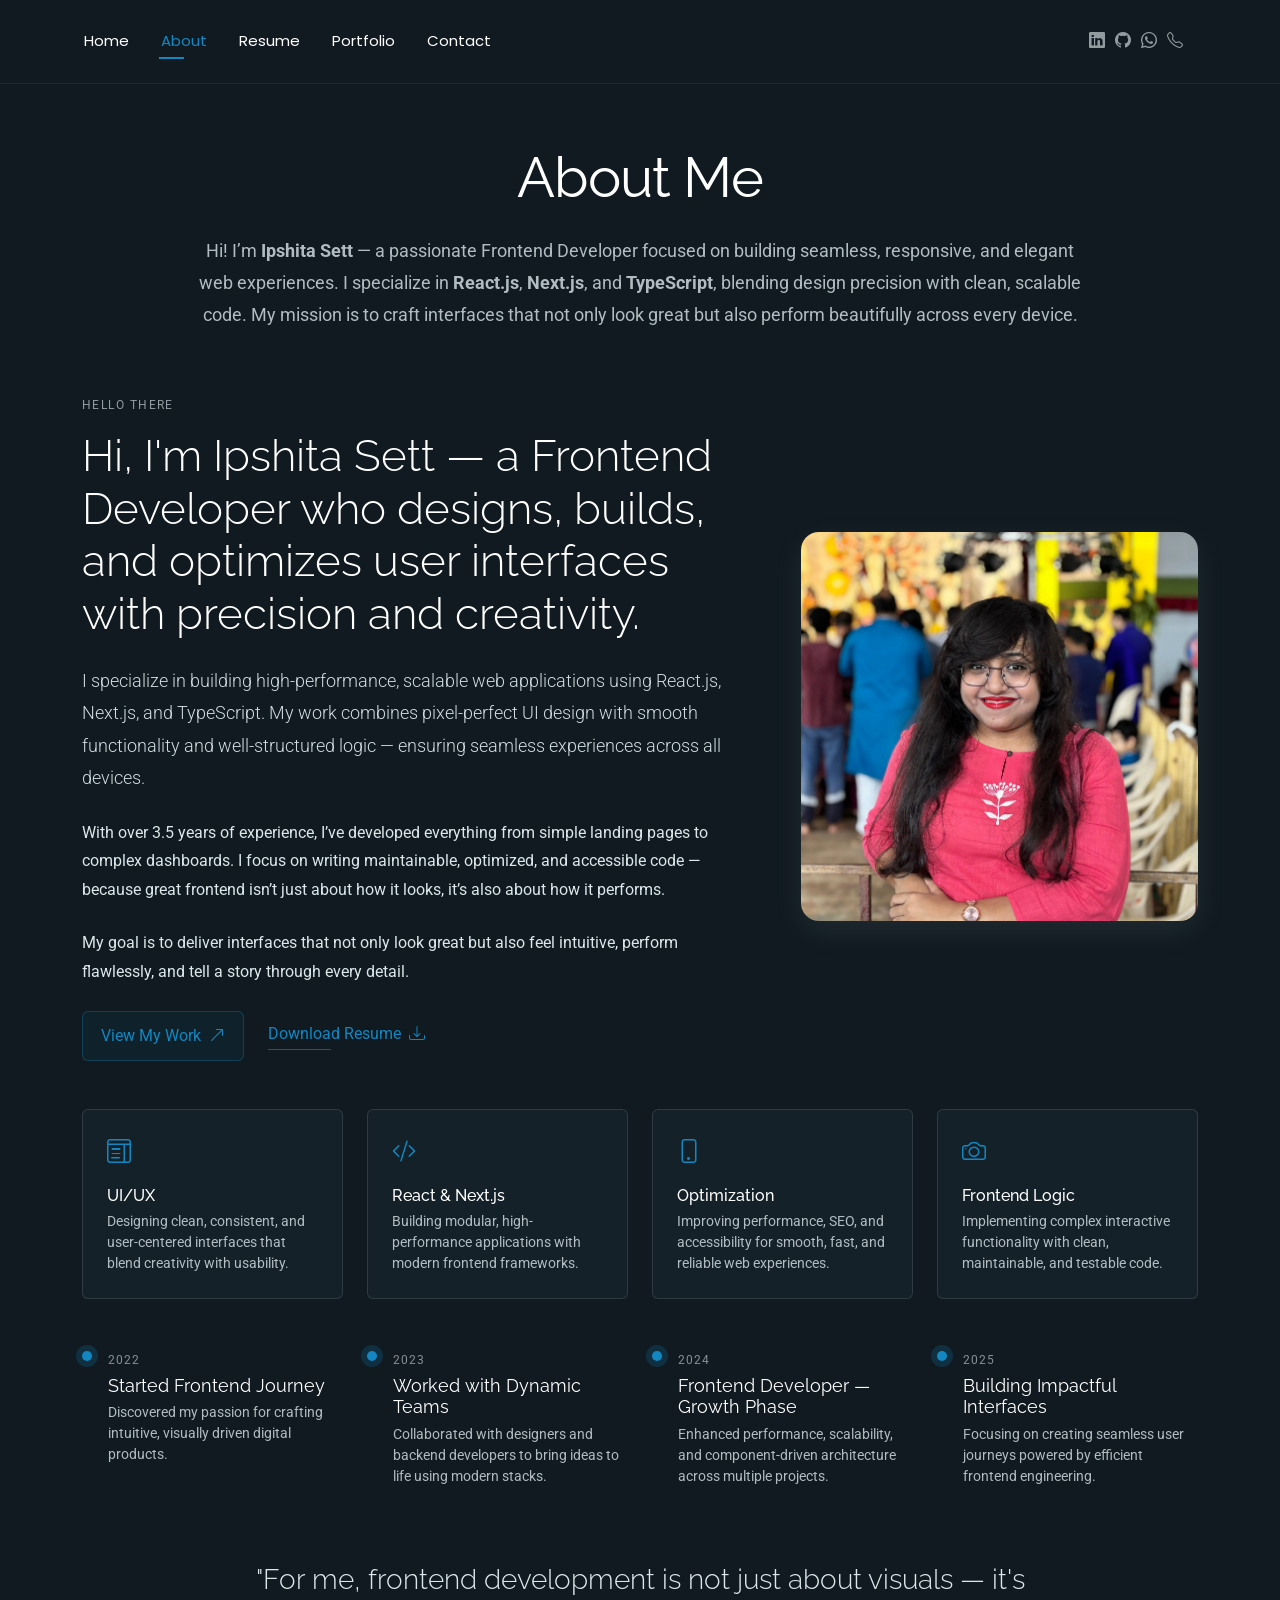
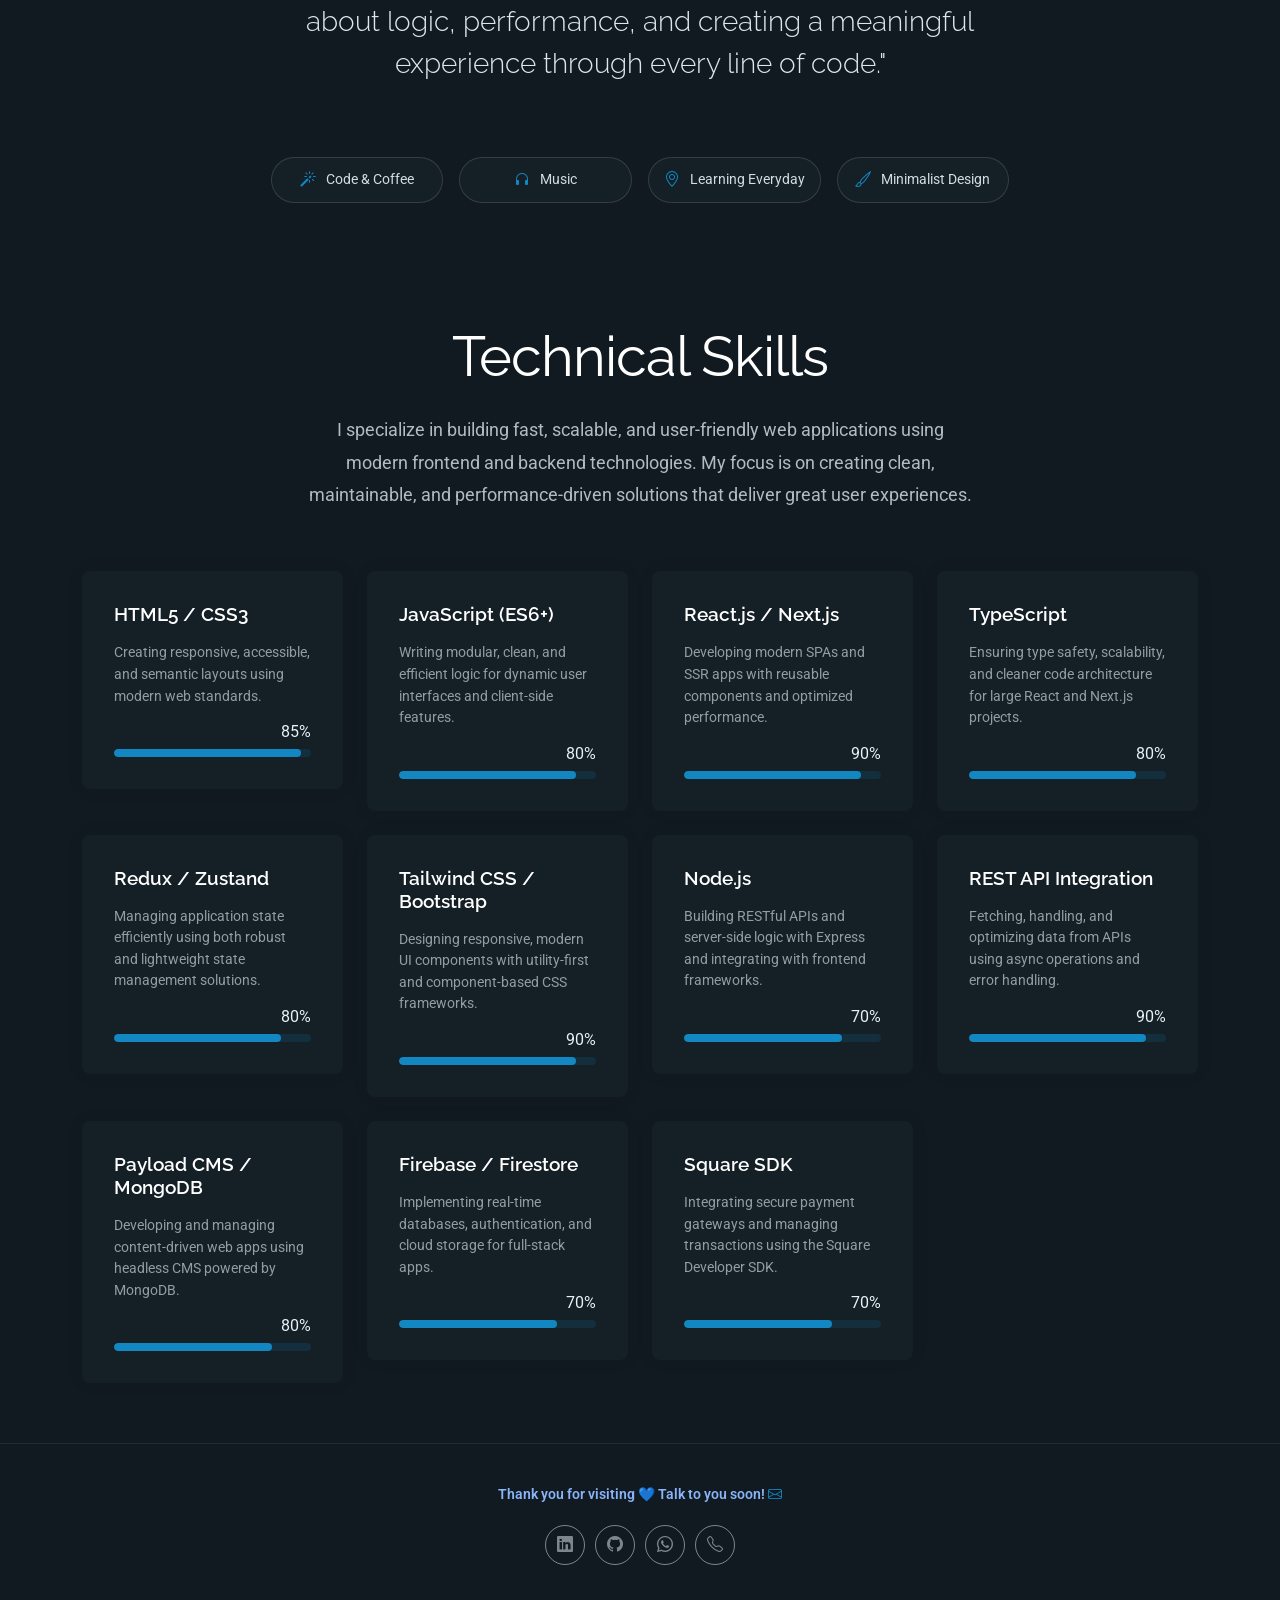
==== about.html @ 5881a830 "Initial commit" ====
<!DOCTYPE html>
<html lang="en">

<head>
  <meta charset="utf-8">
  <meta content="width=device-width, initial-scale=1.0" name="viewport">
  <title>About - Ipshita Sett | Frontend Developer</title>
  <meta name="description" content="I'm Ipshita Sett — a passionate Frontend Developer specializing in React, Next.js, and modern UI design. I build fast, accessible, and visually engaging web experiences.">
<meta name="keywords" content="Frontend Developer, React Developer, Next.js, Web Developer, UI Engineer, Ipshita Sett">
<meta name="author" content="Ipshita Sett">


  <!-- Favicons -->
  <link href="assets/img/favicon.ico" rel="icon">
  <link href="assets/img/apple-touch-icon.png" rel="apple-touch-icon">

  <!-- Fonts -->
  <link href="https://fonts.googleapis.com" rel="preconnect">
  <link href="https://fonts.gstatic.com" rel="preconnect" crossorigin>
  <link href="https://fonts.googleapis.com/css2?family=Roboto:ital,wght@0,100;0,300;0,400;0,500;0,700;0,900;1,100;1,300;1,400;1,500;1,700;1,900&family=Poppins:ital,wght@0,100;0,200;0,300;0,400;0,500;0,600;0,700;0,800;0,900;1,100;1,200;1,300;1,400;1,500;1,600;1,700;1,800;1,900&family=Raleway:ital,wght@0,100;0,200;0,300;0,400;0,500;0,600;0,700;0,800;0,900;1,100;1,200;1,300;1,400;1,500;1,600;1,700;1,800;1,900&display=swap" rel="stylesheet">

  <!-- Vendor CSS Files -->
  <link href="assets/vendor/bootstrap/css/bootstrap.min.css" rel="stylesheet">
  <link href="assets/vendor/bootstrap-icons/bootstrap-icons.css" rel="stylesheet">
  <link href="assets/vendor/aos/aos.css" rel="stylesheet">
  <link href="assets/vendor/swiper/swiper-bundle.min.css" rel="stylesheet">
  <link href="assets/vendor/glightbox/css/glightbox.min.css" rel="stylesheet">

  <!-- Main CSS File -->
  <link href="assets/css/main.css" rel="stylesheet">

  <!-- =======================================================
  * Template Name: FolioOne
  * Template URL: https://bootstrapmade.com/folioone-bootstrap-portfolio-website-template/
  * Updated: Aug 23 2025 with Bootstrap v5.3.7
  * Author: BootstrapMade.com
  * License: https://bootstrapmade.com/license/
  ======================================================== -->
</head>

<body class="about-page">

  <header id="header" class="header d-flex align-items-center light-background sticky-top">
    <div class="container position-relative d-flex align-items-center justify-content-between">

      <!-- <a href="index.html" class="logo d-flex align-items-center me-auto me-xl-0">
      <img src="assets/img/logo.webp" alt="">
      <h1 class="sitename">FolioOne</h1> 
    </a> -->

      <nav id="navmenu" class="navmenu">
        <ul>
          <li><a href="index.html">Home</a></li>
          <li><a href="about.html" class="active">About</a></li>
          <li><a href="resume.html">Resume</a></li>
          <!-- <li><a href="services.html">Services</a></li> -->
          <li><a href="portfolio.html">Portfolio</a></li>
          <!-- <li class="dropdown"><a href="#"><span>Dropdown</span> <i class="bi bi-chevron-down toggle-dropdown"></i></a>
            <ul>
              <li><a href="#">Dropdown 1</a></li>
              <li class="dropdown"><a href="#"><span>Deep Dropdown</span> <i class="bi bi-chevron-down toggle-dropdown"></i></a>
                <ul>
                  <li><a href="#">Deep Dropdown 1</a></li>
                  <li><a href="#">Deep Dropdown 2</a></li>
                  <li><a href="#">Deep Dropdown 3</a></li>
                  <li><a href="#">Deep Dropdown 4</a></li>
                  <li><a href="#">Deep Dropdown 5</a></li>
                </ul>
              </li>
              <li><a href="#">Dropdown 2</a></li>
              <li><a href="#">Dropdown 3</a></li>
              <li><a href="#">Dropdown 4</a></li>
            </ul>
          </li> -->
          <li><a href="contact.html">Contact</a></li>
        </ul>
        <i class="mobile-nav-toggle d-xl-none bi bi-list"></i>
      </nav>

      <div class="header-social-links">
        <a href="https://www.linkedin.com/in/ipshita-sett/" class="linkedin"><i class="bi bi-linkedin"></i></a>
        <a href="https://github.com/IPSHITASETT"><i class="bi bi-github"></i></a>
        <a href="https://wa.me/918961194757" target="_blank" aria-label="WhatsApp"><i class="bi bi-whatsapp"></i></a>
  <a href="tel:+918961194757" aria-label="Phone"><i class="bi bi-telephone"></i></a>
      </div>

    </div>
  </header>

  <main class="main">

    <!-- About Section -->
    <section id="about" class="about section">

      <!-- Section Title -->
      <div class="container section-title" data-aos="fade-up">
        <h2>About Me</h2>
       <p>
Hi! I’m <strong>Ipshita Sett</strong> — a passionate Frontend Developer focused on building seamless, responsive, and elegant web experiences. I specialize in <strong>React.js</strong>, <strong>Next.js</strong>, and <strong>TypeScript</strong>, blending design precision with clean, scalable code. My mission is to craft interfaces that not only look great but also perform beautifully across every device.
</p>

</div>
      </div><!-- End Section Title -->

      <div class="container" data-aos="fade-up" data-aos-delay="100">

        <!-- Intro + Photo -->
        <div class="row align-items-center justify-content-between gy-5 mb-5">
          <div class="col-lg-7" data-aos="fade-right" data-aos-delay="150">
            <div class="intro-content">
              <span class="eyebrow">Hello there</span>
             <h2 class="headline">
          Hi, I'm <span class="highlight">Ipshita Sett</span> — a Frontend Developer who designs, builds, and optimizes user interfaces with precision and creativity.
        </h2>
             <p class="lead">
          I specialize in building high-performance, scalable web applications using React.js, Next.js, and TypeScript. My work combines pixel-perfect UI design with smooth functionality and well-structured logic — ensuring seamless experiences across all devices.
        </p>

        <p>
          With over 3.5 years of experience, I’ve developed everything from simple landing pages to complex dashboards. I focus on writing maintainable, optimized, and accessible code — because great frontend isn’t just about how it looks, it’s also about how it performs.
        </p>

        <p>
          My goal is to deliver interfaces that not only look great but also feel intuitive, perform flawlessly, and tell a story through every detail.
        </p>

              <div class="cta-group">
                <a href="portfolio.html" class="btn-ghost">
                  View My Work <i class="bi bi-arrow-up-right"></i>
                </a>
                <a href="assets/docs/Ipshita_Sett_Resume.pdf" class="link-underline">
                  Download Resume <i class="bi bi-download"></i>
                </a>
              </div>
            </div>
          </div>

          <div class="col-lg-5" data-aos="zoom-in" data-aos-delay="250">
            <figure class="profile-figure text-center text-lg-end">
              <img src="assets/img/profile/Ipshita_sett.webp" alt="Portrait of Ipshita Sett, Frontend Developer" class="img-fluid profile-photo">
            </figure>
          </div>
        </div>
        <!-- End Intro + Photo -->

        <!-- Skills Grid -->
        <div class="mb-5">
          <div class="row g-4">
            <div class="col-6 col-md-4 col-lg-3" data-aos="fade-up" data-aos-delay="120">
              <div class="skill-item">
                <i class="bi bi-layout-text-window"></i>
                <h3>UI/UX</h3>
                <p>Designing clean, consistent, and user-centered interfaces that blend creativity with usability.</p>
              </div>
            </div>
            <div class="col-6 col-md-4 col-lg-3" data-aos="fade-up" data-aos-delay="180">
              <div class="skill-item">
                <i class="bi bi-code-slash"></i>
                <h3>React & Next.js</h3>
                <p>Building modular, high-performance applications with modern frontend frameworks.</p>
              </div>
            </div>
            <div class="col-6 col-md-4 col-lg-3" data-aos="fade-up" data-aos-delay="240">
              <div class="skill-item">
                <i class="bi bi-phone"></i>
                <h3>Optimization</h3>
          <p>Improving performance, SEO, and accessibility for smooth, fast, and reliable web experiences.</p>
              </div>
            </div>
            <div class="col-6 col-md-4 col-lg-3" data-aos="fade-up" data-aos-delay="300">
              <div class="skill-item">
                <i class="bi bi-camera"></i>
                <h3>Frontend Logic</h3>
          <p>Implementing complex interactive functionality with clean, maintainable, and testable code.</p>
              </div>
            </div>
          </div>
        </div>
        <!-- End Skills Grid -->

        <!-- Journey Timeline -->
        <div class="mb-5">
          <div class="row g-4">
            <div class="col-md-6 col-lg-3" data-aos="fade-up" data-aos-delay="120">
              <article class="timeline-item">
                <span class="dot"></span>
                <time>2022</time>
                <h4>Started Frontend Journey</h4>
          <p>Discovered my passion for crafting intuitive, visually driven digital products.</p>
              </article>
            </div>
            <div class="col-md-6 col-lg-3" data-aos="fade-up" data-aos-delay="180">
              <article class="timeline-item">
                <span class="dot"></span>
                <time>2023</time>
                <h4>Worked with Dynamic Teams</h4>
          <p>Collaborated with designers and backend developers to bring ideas to life using modern stacks.</p>
              </article>
            </div>
            <div class="col-md-6 col-lg-3" data-aos="fade-up" data-aos-delay="240">
              <article class="timeline-item">
                <span class="dot"></span>
                <time>2024</time>
          <h4>Frontend Developer — Growth Phase</h4>
          <p>Enhanced performance, scalability, and component-driven architecture across multiple projects.</p>
        </article>
              </article>
            </div>
            <div class="col-md-6 col-lg-3" data-aos="fade-up" data-aos-delay="300">
              <article class="timeline-item">
                <span class="dot"></span>
                <time>2025</time>
          <h4>Building Impactful Interfaces</h4>
          <p>Focusing on creating seamless user journeys powered by efficient frontend engineering.</p>
              </article>
            </div>
          </div>
        </div>
        <!-- End Journey Timeline -->

        <!-- Quote -->
        <blockquote class="personal-quote text-center mb-5" data-aos="fade-down" data-aos-delay="200">
           <p>"For me, frontend development is not just about visuals — it's about logic, performance, and creating a meaningful experience through every line of code."</p>
        </blockquote>
        <!-- End Quote -->

        <!-- Fun Facts -->
        <div class="row g-3 justify-content-center">
          <div class="col-6 col-md-3 col-lg-2" data-aos="zoom-in" data-aos-delay="120">
            <div class="fact-pill">
              <i class="bi bi-magic"></i>
              <span>Code & Coffee</span>
            </div>
          </div>
          <div class="col-6 col-md-3 col-lg-2" data-aos="zoom-in" data-aos-delay="160">
            <div class="fact-pill">
              <i class="bi bi-headphones"></i>
              <span>Music</span>
            </div>
          </div>
          <div class="col-6 col-md-3 col-lg-2" data-aos="zoom-in" data-aos-delay="200">
            <div class="fact-pill">
              <i class="bi bi-geo-alt"></i>
              <span>Learning Everyday</span>
            </div>
          </div>
          <div class="col-6 col-md-3 col-lg-2" data-aos="zoom-in" data-aos-delay="240">
            <div class="fact-pill">
              <i class="bi bi-brush"></i>
              <span>Minimalist Design</span>
            </div>
          </div>
        </div>
        <!-- End Fun Facts -->

      </div>

    </section><!-- /About Section -->

    <!-- Skills Section -->
<section id="skills" class="skills section">

  <div class="container section-title" data-aos="fade-up">
    <h2>Technical Skills</h2>
    <p>
      I specialize in building fast, scalable, and user-friendly web applications using modern frontend and backend technologies. 
      My focus is on creating clean, maintainable, and performance-driven solutions that deliver great user experiences.
    </p>
  </div>

  <div class="container" data-aos="fade-up" data-aos-delay="100">

    <div class="row g-4 skills-animation">

      <!-- Frontend Core -->
      <div class="col-md-6 col-lg-3" data-aos="fade-up" data-aos-delay="100">
        <div class="skill-box">
          <h3>HTML5 / CSS3</h3>
          <p>Creating responsive, accessible, and semantic layouts using modern web standards.</p>
          <span class="text-end d-block">85%</span>
          <div class="progress">
            <div class="progress-bar" role="progressbar" aria-valuenow="95" aria-valuemin="0" aria-valuemax="100"></div>
          </div>
        </div>
      </div>

      <div class="col-md-6 col-lg-3" data-aos="fade-up" data-aos-delay="200">
        <div class="skill-box">
          <h3>JavaScript (ES6+)</h3>
          <p>Writing modular, clean, and efficient logic for dynamic user interfaces and client-side features.</p>
          <span class="text-end d-block">80%</span>
          <div class="progress">
            <div class="progress-bar" role="progressbar" aria-valuenow="90" aria-valuemin="0" aria-valuemax="100"></div>
          </div>
        </div>
      </div>

      <div class="col-md-6 col-lg-3" data-aos="fade-up" data-aos-delay="300">
        <div class="skill-box">
          <h3>React.js / Next.js</h3>
          <p>Developing modern SPAs and SSR apps with reusable components and optimized performance.</p>
          <span class="text-end d-block">90%</span>
          <div class="progress">
            <div class="progress-bar" role="progressbar" aria-valuenow="90" aria-valuemin="0" aria-valuemax="100"></div>
          </div>
        </div>
      </div>

      <div class="col-md-6 col-lg-3" data-aos="fade-up" data-aos-delay="400">
        <div class="skill-box">
          <h3>TypeScript</h3>
          <p>Ensuring type safety, scalability, and cleaner code architecture for large React and Next.js projects.</p>
          <span class="text-end d-block">80%</span>
          <div class="progress">
            <div class="progress-bar" role="progressbar" aria-valuenow="85" aria-valuemin="0" aria-valuemax="100"></div>
          </div>
        </div>
      </div>

      <!-- State Management -->
      <div class="col-md-6 col-lg-3" data-aos="fade-up" data-aos-delay="500">
        <div class="skill-box">
          <h3>Redux / Zustand</h3>
          <p>Managing application state efficiently using both robust and lightweight state management solutions.</p>
          <span class="text-end d-block">80%</span>
          <div class="progress">
            <div class="progress-bar" role="progressbar" aria-valuenow="85" aria-valuemin="0" aria-valuemax="100"></div>
          </div>
        </div>
      </div>

      <!-- Styling -->
      <div class="col-md-6 col-lg-3" data-aos="fade-up" data-aos-delay="600">
        <div class="skill-box">
          <h3>Tailwind CSS / Bootstrap</h3>
          <p>Designing responsive, modern UI components with utility-first and component-based CSS frameworks.</p>
          <span class="text-end d-block">90%</span>
          <div class="progress">
            <div class="progress-bar" role="progressbar" aria-valuenow="90" aria-valuemin="0" aria-valuemax="100"></div>
          </div>
        </div>
      </div>

      <!-- Backend & API -->
      <div class="col-md-6 col-lg-3" data-aos="fade-up" data-aos-delay="700">
        <div class="skill-box">
          <h3>Node.js</h3>
          <p>Building RESTful APIs and server-side logic with Express and integrating with frontend frameworks.</p>
          <span class="text-end d-block">70%</span>
          <div class="progress">
            <div class="progress-bar" role="progressbar" aria-valuenow="80" aria-valuemin="0" aria-valuemax="100"></div>
          </div>
        </div>
      </div>

      <div class="col-md-6 col-lg-3" data-aos="fade-up" data-aos-delay="800">
        <div class="skill-box">
          <h3>REST API Integration</h3>
          <p>Fetching, handling, and optimizing data from APIs using async operations and error handling.</p>
          <span class="text-end d-block">90%</span>
          <div class="progress">
            <div class="progress-bar" role="progressbar" aria-valuenow="90" aria-valuemin="0" aria-valuemax="100"></div>
          </div>
        </div>
      </div>

      <!-- CMS & Database -->
      <div class="col-md-6 col-lg-3" data-aos="fade-up" data-aos-delay="900">
        <div class="skill-box">
          <h3>Payload CMS / MongoDB</h3>
          <p>Developing and managing content-driven web apps using headless CMS powered by MongoDB.</p>
          <span class="text-end d-block">80%</span>
          <div class="progress">
            <div class="progress-bar" role="progressbar" aria-valuenow="80" aria-valuemin="0" aria-valuemax="100"></div>
          </div>
        </div>
      </div>

      <!-- Firebase -->
      <div class="col-md-6 col-lg-3" data-aos="fade-up" data-aos-delay="950">
        <div class="skill-box">
          <h3>Firebase / Firestore</h3>
          <p>Implementing real-time databases, authentication, and cloud storage for full-stack apps.</p>
          <span class="text-end d-block">70%</span>
          <div class="progress"><div class="progress-bar" role="progressbar" aria-valuenow="80"></div></div>
        </div>
      </div>

      <!-- Integrations -->
      <div class="col-md-6 col-lg-3" data-aos="fade-up" data-aos-delay="1000">
        <div class="skill-box">
          <h3>Square SDK</h3>
          <p>Integrating secure payment gateways and managing transactions using the Square Developer SDK.</p>
          <span class="text-end d-block">70%</span>
          <div class="progress">
            <div class="progress-bar" role="progressbar" aria-valuenow="75" aria-valuemin="0" aria-valuemax="100"></div>
          </div>
        </div>
      </div>

    </div>
  </div>
</section>
    <!-- /Skills Section -->

    <!-- Stats Section -->
    <!-- <section id="stats" class="stats section dark-background">

      <div class="container" data-aos="fade-up" data-aos-delay="100">

        <div class="row align-items-center">
          <div class="col-lg-4" data-aos="fade-up" data-aos-delay="200">
            <div class="avatars d-flex align-items-center">
              <img src="assets/img/person/person-m-2.webp" alt="Avatar 1" class="rounded-circle" loading="lazy">
              <img src="assets/img/person/person-m-3.webp" alt="Avatar 2" class="rounded-circle" loading="lazy">
              <img src="assets/img/person/person-f-5.webp" alt="Avatar 3" class="rounded-circle" loading="lazy">
              <img src="assets/img/person/person-m-5.webp" alt="Avatar 4" class="rounded-circle" loading="lazy">
            </div>
          </div>

          <div class="col-lg-8">
            <div class="row counters">
              <div class="col-md-4" data-aos="fade-up" data-aos-delay="300">
                <h2><span data-purecounter-start="0" data-purecounter-end="185" data-purecounter-duration="1" class="purecounter"></span>+</h2>
                <p>Nemo enim ipsam</p>
              </div>

              <div class="col-md-4" data-aos="fade-up" data-aos-delay="400">
                <h2><span data-purecounter-start="0" data-purecounter-end="32" data-purecounter-duration="1" class="purecounter"></span>K</h2>
                <p>Voluptatem sequi</p>
              </div>

              <div class="col-md-4" data-aos="fade-up" data-aos-delay="500">
                <h2><span data-purecounter-start="0" data-purecounter-end="128" data-purecounter-duration="1" class="purecounter"></span>+</h2>
                <p>Dolor sit consectetur</p>
              </div>
            </div>
          </div>
        </div>
      </div>

    </section>/Stats Section -->

    <!-- Testimonials Section -->
    <!-- <section id="testimonials" class="testimonials section"> -->

      <!-- Section Title -->
      <!-- <div class="container section-title" data-aos="fade-up">
        <h2>Testimonials</h2>
        <p>Necessitatibus eius consequatur ex aliquid fuga eum quidem sint consectetur velit</p>
      </div> -->

      <!-- <div class="container" data-aos="fade-up" data-aos-delay="100">

        <div class="swiper init-swiper">
          <script type="application/json" class="swiper-config">
            {
              "loop": true,
              "speed": 600,
              "autoplay": {
                "delay": 5000
              },
              "slidesPerView": "auto",
              "pagination": {
                "el": ".swiper-pagination",
                "type": "bullets",
                "clickable": true
              }
            }
          </script>
          <div class="swiper-wrapper">

            <div class="swiper-slide">
              <div class="testimonial-item">
                <div class="row gy-4 justify-content-center">
                  <div class="col-lg-6">
                    <div class="testimonial-content">
                      <p>
                        <i class="bi bi-quote quote-icon-left"></i>
                        <span>Proin iaculis purus consequat sem cure digni ssim donec porttitora entum suscipit rhoncus. Accusantium quam, ultricies eget id, aliquam eget nibh et. Maecen aliquam, risus at semper.</span>
                        <i class="bi bi-quote quote-icon-right"></i>
                      </p>
                      <h3>Saul Goodman</h3>
                      <h4>Ceo &amp; Founder</h4>
                      <div class="stars">
                        <i class="bi bi-star-fill"></i><i class="bi bi-star-fill"></i><i class="bi bi-star-fill"></i><i class="bi bi-star-fill"></i><i class="bi bi-star-fill"></i>
                      </div>
                    </div>
                  </div>
                  <div class="col-lg-2 text-center">
                    <img src="assets/img/person/person-m-9.webp" class="img-fluid testimonial-img" alt="">
                  </div>
                </div>
              </div>
            </div>
            <div class="swiper-slide">
              <div class="testimonial-item">
                <div class="row gy-4 justify-content-center">
                  <div class="col-lg-6">
                    <div class="testimonial-content">
                      <p>
                        <i class="bi bi-quote quote-icon-left"></i>
                        <span>Export tempor illum tamen malis malis eram quae irure esse labore quem cillum quid cillum eram malis quorum velit fore eram velit sunt aliqua noster fugiat irure amet legam anim culpa.</span>
                        <i class="bi bi-quote quote-icon-right"></i>
                      </p>
                      <h3>Sara Wilsson</h3>
                      <h4>Designer</h4>
                      <div class="stars">
                        <i class="bi bi-star-fill"></i><i class="bi bi-star-fill"></i><i class="bi bi-star-fill"></i><i class="bi bi-star-fill"></i><i class="bi bi-star-fill"></i>
                      </div>
                    </div>
                  </div>
                  <div class="col-lg-2 text-center">
                    <img src="assets/img/person/person-f-5.webp" class="img-fluid testimonial-img" alt="">
                  </div>
                </div>
              </div>
            </div>

            <div class="swiper-slide">
              <div class="testimonial-item">
                <div class="row gy-4 justify-content-center">
                  <div class="col-lg-6">
                    <div class="testimonial-content">
                      <p>
                        <i class="bi bi-quote quote-icon-left"></i>
                        <span>Enim nisi quem export duis labore cillum quae magna enim sint quorum nulla quem veniam duis minim tempor labore quem eram duis noster aute amet eram fore quis sint minim.</span>
                        <i class="bi bi-quote quote-icon-right"></i>
                      </p>
                      <h3>Jena Karlis</h3>
                      <h4>Store Owner</h4>
                      <div class="stars">
                        <i class="bi bi-star-fill"></i><i class="bi bi-star-fill"></i><i class="bi bi-star-fill"></i><i class="bi bi-star-fill"></i><i class="bi bi-star-fill"></i>
                      </div>
                    </div>
                  </div>
                  <div class="col-lg-2 text-center">
                    <img src="assets/img/person/person-f-12.webp" class="img-fluid testimonial-img" alt="">
                  </div>
                </div>
              </div>
            </div>

            <div class="swiper-slide">
              <div class="testimonial-item">
                <div class="row gy-4 justify-content-center">
                  <div class="col-lg-6">
                    <div class="testimonial-content">
                      <p>
                        <i class="bi bi-quote quote-icon-left"></i>
                        <span>Fugiat enim eram quae cillum dolore dolor amet nulla culpa multos export minim fugiat minim velit minim dolor enim duis veniam ipsum anim magna sunt elit fore quem dolore labore illum veniam.</span>
                        <i class="bi bi-quote quote-icon-right"></i>
                      </p>
                      <h3>John Larson</h3>
                      <h4>Entrepreneur</h4>
                      <div class="stars">
                        <i class="bi bi-star-fill"></i><i class="bi bi-star-fill"></i><i class="bi bi-star-fill"></i><i class="bi bi-star-fill"></i><i class="bi bi-star-fill"></i>
                      </div>
                    </div>
                  </div>
                  <div class="col-lg-2 text-center">
                    <img src="assets/img/person/person-m-12.webp" class="img-fluid testimonial-img" alt="">
                  </div>
                </div>
              </div>
            </div>

          </div>
          <div class="swiper-pagination"></div>
        </div>

      </div> -->

    <!-- </section> -->
    <!-- /Testimonials Section -->

  </main>

  <footer id="footer" class="footer">

    <div class="container">
      <div class="copyright text-center ">
        <!-- <p>© <span>Copyright</span> <strong class="px-1 sitename">FolioOne</strong> <span>All Rights Reserved<br></span></p> -->
        <span style="color: #8ab4f8; font-weight: 600;">Thank you for visiting 💙 Talk to you soon!</span>
        <a href="settipshita28@gmail.com"><i class="bi bi-envelope"></i></a>
      </div>
      <div class="social-links d-flex justify-content-center">
       <a href="https://www.linkedin.com/in/ipshita-sett/" class="linkedin"><i class="bi bi-linkedin"></i></a>
        <a href="https://github.com/IPSHITASETT"><i class="bi bi-github"></i></a>
        <a href="https://wa.me/918961194757" target="_blank" aria-label="WhatsApp"><i class="bi bi-whatsapp"></i></a>
  <a href="tel:+918961194757" aria-label="Phone"><i class="bi bi-telephone"></i></a>
      </div>
      <div class="credits">
        <!-- All the links in the footer should remain intact. -->
        <!-- You can delete the links only if you've purchased the pro version. -->
        <!-- Licensing information: https://bootstrapmade.com/license/ -->
        <!-- Purchase the pro version with working PHP/AJAX contact form: [buy-url] -->
        <!-- Designed by <a href="https://bootstrapmade.com/">BootstrapMade</a> -->
      </div>
    </div>

  </footer>

  <!-- Scroll Top -->
  <a href="#" id="scroll-top" class="scroll-top d-flex align-items-center justify-content-center"><i class="bi bi-arrow-up-short"></i></a>

  <!-- Preloader -->
  <div id="preloader"></div>

  <!-- Vendor JS Files -->
  <script src="assets/vendor/bootstrap/js/bootstrap.bundle.min.js"></script>
  <script src="assets/vendor/php-email-form/validate.js"></script>
  <script src="assets/vendor/aos/aos.js"></script>
  <script src="assets/vendor/typed.js/typed.umd.js"></script>
  <script src="assets/vendor/waypoints/noframework.waypoints.js"></script>
  <script src="assets/vendor/purecounter/purecounter_vanilla.js"></script>
  <script src="assets/vendor/swiper/swiper-bundle.min.js"></script>
  <script src="assets/vendor/imagesloaded/imagesloaded.pkgd.min.js"></script>
  <script src="assets/vendor/isotope-layout/isotope.pkgd.min.js"></script>
  <script src="assets/vendor/glightbox/js/glightbox.min.js"></script>

  <!-- Main JS File -->
  <script src="assets/js/main.js"></script>

</body>

</html>
---- assets/css/main.css ----
/**
* Template Name: FolioOne
* Template URL: https://bootstrapmade.com/folioone-bootstrap-portfolio-website-template/
* Updated: Aug 23 2025 with Bootstrap v5.3.7
* Author: BootstrapMade.com
* License: https://bootstrapmade.com/license/
*/

/*--------------------------------------------------------------
# Font & Color Variables
# Help: https://bootstrapmade.com/color-system/
--------------------------------------------------------------*/
/* Fonts */
:root {
  --default-font: "Roboto",  system-ui, -apple-system, "Segoe UI", Roboto, "Helvetica Neue", Arial, "Noto Sans", "Liberation Sans", sans-serif, "Apple Color Emoji", "Segoe UI Emoji", "Segoe UI Symbol", "Noto Color Emoji";
  --heading-font: "Raleway",  sans-serif;
  --nav-font: "Poppins",  sans-serif;
}

/* Global Colors - The following color variables are used throughout the website. Updating them here will change the color scheme of the entire website */
:root { 
  --background-color: #101a20; /* Background color for the entire website, including individual sections */
  --default-color: #e7f2f7; /* Default color used for the majority of the text content across the entire website */
  --heading-color: #ffffff; /* Color for headings, subheadings and title throughout the website */
  --accent-color: #1387c1; /* Accent color that represents your brand on the website. It's used for buttons, links, and other elements that need to stand out */
  --surface-color: #141f26; /* The surface color is used as a background of boxed elements within sections, such as cards, icon boxes, or other elements that require a visual separation from the global background. */
  --contrast-color: #ffffff; /* Contrast color for text, ensuring readability against backgrounds of accent, heading, or default colors. */
}

/* Nav Menu Colors - The following color variables are used specifically for the navigation menu. They are separate from the global colors to allow for more customization options */
:root {
  --nav-color: #ffffff;  /* The default color of the main navmenu links */
  --nav-hover-color: #1387c1; /* Applied to main navmenu links when they are hovered over or active */
  --nav-mobile-background-color: #213642; /* Used as the background color for mobile navigation menu */
  --nav-dropdown-background-color: #051117; /* Used as the background color for dropdown items that appear when hovering over primary navigation items */
  --nav-dropdown-color: #e7f2f7; /* Used for navigation links of the dropdown items in the navigation menu. */
  --nav-dropdown-hover-color: #1387c1; /* Similar to --nav-hover-color, this color is applied to dropdown navigation links when they are hovered over. */
}

/* Color Presets - These classes override global colors when applied to any section or element, providing reuse of the sam color scheme. */

.light-background {
  --background-color: #142027;
  --surface-color: #325264;
}

.dark-background {
  --background-color: #0b1419;
  --default-color: #ffffff;
  --heading-color: #ffffff;
  --surface-color: #252525;
  --contrast-color: #ffffff;
}

/* Smooth scroll */
:root {
  scroll-behavior: smooth;
}

/*--------------------------------------------------------------
# General Styling & Shared Classes
--------------------------------------------------------------*/
body {
  color: var(--default-color);
  background-color: var(--background-color);
  font-family: var(--default-font);
}

a {
  color: var(--accent-color);
  text-decoration: none;
  transition: 0.3s;
}

a:hover {
  color: color-mix(in srgb, var(--accent-color), transparent 25%);
  text-decoration: none;
}

h1,
h2,
h3,
h4,
h5,
h6 {
  color: var(--heading-color);
  font-family: var(--heading-font);
}

/* PHP Email Form Messages
------------------------------*/
.php-email-form .error-message {
  display: none;
  background: #df1529;
  color: #ffffff;
  text-align: left;
  padding: 15px;
  margin-bottom: 24px;
  font-weight: 600;
}

.php-email-form .sent-message {
  display: none;
  color: #ffffff;
  background: #059652;
  text-align: center;
  padding: 15px;
  margin-bottom: 24px;
  font-weight: 600;
}

.php-email-form .loading {
  display: none;
  background: var(--surface-color);
  text-align: center;
  padding: 15px;
  margin-bottom: 24px;
}

.php-email-form .loading:before {
  content: "";
  display: inline-block;
  border-radius: 50%;
  width: 24px;
  height: 24px;
  margin: 0 10px -6px 0;
  border: 3px solid var(--accent-color);
  border-top-color: var(--surface-color);
  animation: php-email-form-loading 1s linear infinite;
}

@keyframes php-email-form-loading {
  0% {
    transform: rotate(0deg);
  }

  100% {
    transform: rotate(360deg);
  }
}

/*--------------------------------------------------------------
# Global Header
--------------------------------------------------------------*/
.header {
  --background-color: rgba(255, 255, 255, 0);
  color: var(--default-color);
  background-color: var(--background-color);
  padding: 15px 0;
  transition: all 0.5s;
  z-index: 997;
  border-bottom: 1px solid color-mix(in srgb, var(--default-color), transparent 92%);
}

.header .logo {
  line-height: 1;
}

.header .logo img {
  max-height: 36px;
  margin-right: 8px;
}

.header .logo h1 {
  font-size: 32px;
  margin: 0;
  font-weight: 400;
  color: var(--heading-color);
}

.header .header-social-links {
  padding-right: 15px;
}

.header .header-social-links a {
  color: color-mix(in srgb, var(--default-color), transparent 40%);
  padding-left: 6px;
  display: inline-block;
  transition: 0.3s;
  font-size: 16px;
}

.header .header-social-links a:hover {
  color: var(--default-color);
}

.header .header-social-links a i {
  line-height: 0px;
}

@media (max-width: 1200px) {
  .header .logo {
    order: 1;
  }

  .header .header-social-links {
    order: 2;
  }

  .header .navmenu {
    order: 3;
  }
}

/* Global Header on Scroll
------------------------------*/
.scrolled .header {
  --background-color: rgba(16, 26, 32, 0.9);
}

/*--------------------------------------------------------------
# Navigation Menu
--------------------------------------------------------------*/
/* Desktop Navigation */
@media (min-width: 1200px) {
  .navmenu {
    padding: 0;
  }

  .navmenu ul {
    margin: 0;
    padding: 0;
    display: flex;
    list-style: none;
    align-items: center;
  }

  .navmenu li {
    position: relative;
  }

  .navmenu>ul>li {
    white-space: nowrap;
    padding: 15px 28px 15px 0;
  }

  .navmenu>ul>li:last-child {
    padding-right: 0;
  }

  .navmenu a,
  .navmenu a:focus {
    color: var(--nav-color);
    font-size: 15px;
    padding: 0 2px;
    font-family: var(--nav-font);
    font-weight: 400;
    display: flex;
    align-items: center;
    justify-content: space-between;
    white-space: nowrap;
    transition: 0.3s;
    position: relative;
  }

  .navmenu a i,
  .navmenu a:focus i {
    font-size: 12px;
    line-height: 0;
    margin-left: 5px;
    transition: 0.3s;
  }

  .navmenu>ul>li>a:before {
    content: "";
    position: absolute;
    height: 2px;
    bottom: -6px;
    left: 0;
    background-color: var(--nav-hover-color);
    visibility: hidden;
    width: 0px;
    transition: all 0.3s ease-in-out 0s;
  }

  .navmenu a:hover:before,
  .navmenu li:hover>a:before,
  .navmenu .active:before {
    visibility: visible;
    width: 25px;
  }

  .navmenu li:hover>a,
  .navmenu .active,
  .navmenu .active:focus {
    color: var(--nav-hover-color);
  }

  .navmenu .dropdown ul {
    margin: 0;
    padding: 10px 0;
    background: var(--nav-dropdown-background-color);
    display: block;
    position: absolute;
    visibility: hidden;
    left: -5px;
    top: 130%;
    opacity: 0;
    transition: 0.3s;
    border-radius: 4px;
    z-index: 99;
    box-shadow: 0px 0px 30px rgba(0, 0, 0, 0.1);
  }

  .navmenu .dropdown ul li {
    min-width: 200px;
  }

  .navmenu .dropdown ul a {
    padding: 10px 20px;
    font-size: 15px;
    text-transform: none;
    color: var(--nav-dropdown-color);
  }

  .navmenu .dropdown ul a i {
    font-size: 12px;
  }

  .navmenu .dropdown ul a:hover,
  .navmenu .dropdown ul .active:hover,
  .navmenu .dropdown ul li:hover>a {
    color: var(--nav-dropdown-hover-color);
  }

  .navmenu .dropdown:hover>ul {
    opacity: 1;
    top: 100%;
    visibility: visible;
  }

  .navmenu .dropdown .dropdown ul {
    top: 0;
    left: -90%;
    visibility: hidden;
  }

  .navmenu .dropdown .dropdown:hover>ul {
    opacity: 1;
    top: 0;
    left: -100%;
    visibility: visible;
  }
}

/* Mobile Navigation */
@media (max-width: 1199px) {
  .mobile-nav-toggle {
    color: var(--nav-color);
    font-size: 28px;
    line-height: 0;
    margin-right: 10px;
    cursor: pointer;
    transition: color 0.3s;
  }

  .navmenu {
    padding: 0;
    z-index: 9997;
  }

  .navmenu ul {
    display: none;
    list-style: none;
    position: absolute;
    inset: 60px 20px 20px 20px;
    padding: 10px 0;
    margin: 0;
    border-radius: 6px;
    background-color: var(--nav-mobile-background-color);
    border: 1px solid color-mix(in srgb, var(--default-color), transparent 90%);
    box-shadow: none;
    overflow-y: auto;
    transition: 0.3s;
    z-index: 9998;
  }

  .navmenu a,
  .navmenu a:focus {
    color: var(--nav-dropdown-color);
    padding: 10px 20px;
    font-family: var(--nav-font);
    font-size: 17px;
    font-weight: 500;
    display: flex;
    align-items: center;
    justify-content: space-between;
    white-space: nowrap;
    transition: 0.3s;
  }

  .navmenu a i,
  .navmenu a:focus i {
    font-size: 12px;
    line-height: 0;
    margin-left: 5px;
    width: 30px;
    height: 30px;
    display: flex;
    align-items: center;
    justify-content: center;
    border-radius: 50%;
    transition: 0.3s;
    background-color: color-mix(in srgb, var(--accent-color), transparent 90%);
  }

  .navmenu a i:hover,
  .navmenu a:focus i:hover {
    background-color: var(--accent-color);
    color: var(--contrast-color);
  }

  .navmenu a:hover,
  .navmenu .active,
  .navmenu .active:focus {
    color: var(--nav-dropdown-hover-color);
  }

  .navmenu .active i,
  .navmenu .active:focus i {
    background-color: var(--accent-color);
    color: var(--contrast-color);
    transform: rotate(180deg);
  }

  .navmenu .dropdown ul {
    position: static;
    display: none;
    z-index: 99;
    padding: 10px 0;
    margin: 10px 20px;
    background-color: var(--nav-dropdown-background-color);
    transition: all 0.5s ease-in-out;
  }

  .navmenu .dropdown ul ul {
    background-color: rgba(33, 37, 41, 0.1);
  }

  .navmenu .dropdown>.dropdown-active {
    display: block;
    background-color: rgba(33, 37, 41, 0.03);
  }

  .mobile-nav-active {
    overflow: hidden;
  }

  .mobile-nav-active .mobile-nav-toggle {
    color: #fff;
    position: absolute;
    font-size: 32px;
    top: 15px;
    right: 15px;
    margin-right: 0;
    z-index: 9999;
  }

  .mobile-nav-active .navmenu {
    position: fixed;
    overflow: hidden;
    inset: 0;
    background: rgba(33, 37, 41, 0.8);
    transition: 0.3s;
  }

  .mobile-nav-active .navmenu>ul {
    display: block;
  }
}

/*--------------------------------------------------------------
# Global Footer
--------------------------------------------------------------*/
.footer {
  color: var(--default-color);
  background-color: var(--background-color);
  font-size: 14px;
  padding: 40px 0;
  position: relative;
  border-top: 1px solid color-mix(in srgb, var(--default-color), transparent 92%);
}

.footer .copyright p {
  margin-bottom: 0;
}

.footer .social-links {
  margin-top: 20px;
}

.footer .social-links a {
  display: flex;
  align-items: center;
  justify-content: center;
  width: 40px;
  height: 40px;
  border-radius: 50%;
  border: 1px solid color-mix(in srgb, var(--default-color), transparent 50%);
  font-size: 16px;
  color: color-mix(in srgb, var(--default-color), transparent 50%);
  margin: 0 5px;
  transition: 0.3s;
}

.footer .social-links a:hover {
  color: var(--accent-color);
  border-color: var(--accent-color);
}

.footer .credits {
  margin-top: 10px;
  font-size: 13px;
  text-align: center;
}

/*--------------------------------------------------------------
# Preloader
--------------------------------------------------------------*/
#preloader {
  position: fixed;
  inset: 0;
  z-index: 9999;
  overflow: hidden;
  background-color: var(--background-color);
  transition: all 0.6s ease-out;
  width: 100%;
  height: 100vh;
}

#preloader:before,
#preloader:after {
  content: "";
  position: absolute;
  border: 4px solid var(--accent-color);
  border-radius: 50%;
  animation: animate-preloader 2s cubic-bezier(0, 0.2, 0.8, 1) infinite;
}

#preloader:after {
  animation-delay: -0.5s;
}

@keyframes animate-preloader {
  0% {
    width: 10px;
    height: 10px;
    top: calc(50% - 5px);
    left: calc(50% - 5px);
    opacity: 1;
  }

  100% {
    width: 72px;
    height: 72px;
    top: calc(50% - 36px);
    left: calc(50% - 36px);
    opacity: 0;
  }
}

/*--------------------------------------------------------------
# Scroll Top Button
--------------------------------------------------------------*/
.scroll-top {
  position: fixed;
  visibility: hidden;
  opacity: 0;
  right: 15px;
  bottom: -15px;
  z-index: 99999;
  background-color: var(--accent-color);
  width: 44px;
  height: 44px;
  border-radius: 50px;
  transition: all 0.4s;
}

.scroll-top i {
  font-size: 24px;
  color: var(--contrast-color);
  line-height: 0;
}

.scroll-top:hover {
  background-color: color-mix(in srgb, var(--accent-color), transparent 20%);
  color: var(--contrast-color);
}

.scroll-top.active {
  visibility: visible;
  opacity: 1;
  bottom: 15px;
}

/*--------------------------------------------------------------
# Disable aos animation delay on mobile devices
--------------------------------------------------------------*/
@media screen and (max-width: 768px) {
  [data-aos-delay] {
    transition-delay: 0 !important;
  }
}

/*--------------------------------------------------------------
# Global Page Titles & Breadcrumbs
--------------------------------------------------------------*/
.page-title {
  color: var(--default-color);
  background-color: var(--background-color);
  position: relative;
}

.page-title .heading {
  padding: 80px 0;
  border-top: 1px solid color-mix(in srgb, var(--default-color), transparent 90%);
}

.page-title .heading h1 {
  font-size: 38px;
  font-weight: 700;
}

.page-title nav {
  background-color: color-mix(in srgb, var(--default-color), transparent 96%);
  padding: 20px 0;
}

.page-title nav ol {
  display: flex;
  flex-wrap: wrap;
  list-style: none;
  padding: 0;
  margin: 0;
  font-size: 16px;
  font-weight: 400;
}

.page-title nav ol li+li {
  padding-left: 10px;
}

.page-title nav ol li+li::before {
  content: "/";
  display: inline-block;
  padding-right: 10px;
  color: color-mix(in srgb, var(--default-color), transparent 70%);
}

/*--------------------------------------------------------------
# Global Sections
--------------------------------------------------------------*/
section,
.section {
  color: var(--default-color);
  background-color: var(--background-color);
  padding: 60px 0;
  scroll-margin-top: 100px;
  overflow: clip;
}

@media (max-width: 1199px) {

  section,
  .section {
    scroll-margin-top: 66px;
  }
}

/*--------------------------------------------------------------
# Global Section Titles
--------------------------------------------------------------*/
.section-title {
  text-align: center;
  padding-bottom: 60px;
  position: relative;
}

.section-title h2 {
  font-size: 3.5rem;
  font-weight: 400;
  line-height: 1.2;
  color: var(--heading-color);
  margin-bottom: 1.5rem;
  letter-spacing: -1px;
}

@media (max-width: 768px) {
  .section-title h2 {
    font-size: 2.5rem;
  }
}

.section-title p {
  font-size: 1.125rem;
  line-height: 1.8;
  color: color-mix(in srgb, var(--default-color), transparent 25%);
  max-width: 900px;
  margin: 0 auto;
  text-wrap: balance;
}

/*--------------------------------------------------------------
# Hero Section
--------------------------------------------------------------*/
.hero {
  padding: 80px 0;
  min-height: 100vh;
  display: flex;
  align-items: center;
}

.hero .hero-content h1 {
  font-size: 3.5rem;
  font-weight: 700;
  margin-bottom: 1rem;
  line-height: 1.2;
}

.hero .hero-content h1 .highlight {
  color: var(--accent-color);
  position: relative;
}

.hero .hero-content h1 .highlight::after {
  content: "";
  position: absolute;
  bottom: 0;
  left: 0;
  width: 100%;
  height: 3px;
  background: linear-gradient(90deg, var(--accent-color), color-mix(in srgb, var(--accent-color), transparent 50%));
  border-radius: 2px;
}

@media (max-width: 768px) {
  .hero .hero-content h1 {
    font-size: 2.5rem;
  }
}

.hero .hero-content h2 {
  font-size: 1.5rem;
  font-weight: 400;
  margin-bottom: 2rem;
  color: color-mix(in srgb, var(--default-color), transparent 20%);
}

.hero .hero-content h2 .typed {
  color: var(--accent-color);
  font-weight: 600;
}

@media (max-width: 768px) {
  .hero .hero-content h2 {
    font-size: 1.25rem;
  }
}

.hero .hero-content p {
  font-size: 1.1rem;
  line-height: 1.6;
  margin-bottom: 2.5rem;
  color: color-mix(in srgb, var(--default-color), transparent 30%);
}

.hero .hero-actions {
  display: flex;
  gap: 1rem;
  margin-bottom: 3rem;
}

.hero .hero-actions .btn {
  padding: 12px 30px;
  border-radius: 50px;
  font-weight: 600;
  text-decoration: none;
  transition: all 0.3s ease;
  border: 2px solid;
}

.hero .hero-actions .btn.btn-primary {
  background: var(--accent-color);
  color: var(--contrast-color);
  border-color: var(--accent-color);
}

.hero .hero-actions .btn.btn-primary:hover {
  background: color-mix(in srgb, var(--accent-color), black 15%);
  border-color: color-mix(in srgb, var(--accent-color), black 15%);
  transform: translateY(-2px);
}

.hero .hero-actions .btn.btn-outline {
  background: transparent;
  color: var(--accent-color);
  border-color: var(--accent-color);
}

.hero .hero-actions .btn.btn-outline:hover {
  transform: translateY(-2px);
}

@media (max-width: 576px) {
  .hero .hero-actions {
    flex-direction: column;
  }

  .hero .hero-actions .btn {
    text-align: center;
  }
}

.hero .social-links {
  display: flex;
  gap: 1rem;
}

.hero .social-links a {
  width: 45px;
  height: 45px;
  background: var(--surface-color);
  border-radius: 50%;
  display: flex;
  align-items: center;
  justify-content: center;
  color: var(--default-color);
  font-size: 1.2rem;
  transition: all 0.3s ease;
}

.hero .social-links a:hover {
  background: var(--accent-color);
  color: var(--contrast-color);
  transform: translateY(-3px);
  box-shadow: 0 8px 25px color-mix(in srgb, var(--accent-color), transparent 70%);
}

.hero .hero-image {
  position: relative;
}

.hero .hero-image .image-wrapper {
  position: relative;
  max-width: 450px;
  margin: 0 auto;
}

.hero .hero-image .image-wrapper img {
  border-radius: 20px;
  box-shadow: 0 5px 15px color-mix(in srgb, var(--default-color), transparent 95%);
  transition: transform 0.3s ease;
}

.hero .hero-image .image-wrapper img:hover {
  transform: scale(1.02);
}

.hero .hero-image .floating-elements {
  position: absolute;
  top: 0;
  left: 0;
  right: 0;
  bottom: 0;
  pointer-events: none;
}

.hero .hero-image .floating-elements .floating-card {
  position: absolute;
  background: var(--surface-color);
  padding: 15px 20px;
  border-radius: 15px;
  box-shadow: 0 10px 30px color-mix(in srgb, var(--default-color), transparent 90%);
  display: flex;
  align-items: center;
  gap: 10px;
  font-weight: 600;
  animation: float 3s ease-in-out infinite;
}

.hero .hero-image .floating-elements .floating-card i {
  font-size: 1.5rem;
  color: var(--accent-color);
}

.hero .hero-image .floating-elements .floating-card.design {
  top: 10%;
  right: -10%;
  animation-delay: 0s;
}

.hero .hero-image .floating-elements .floating-card.code {
  bottom: 30%;
  left: -15%;
  animation-delay: 1s;
}

.hero .hero-image .floating-elements .floating-card.creativity {
  top: 60%;
  right: -5%;
  animation-delay: 2s;
}

@media (max-width: 992px) {
  .hero .hero-image .floating-elements .floating-card {
    display: none;
  }
}

@keyframes float {

  0%,
  100% {
    transform: translateY(0px);
  }

  50% {
    transform: translateY(-10px);
  }
}

@media (max-width: 992px) {
  .hero .hero-content {
    text-align: center;
    margin-bottom: 3rem;
  }
}

/*--------------------------------------------------------------
# About Section
--------------------------------------------------------------*/
.about .intro-content .eyebrow {
  display: inline-block;
  letter-spacing: 0.12em;
  text-transform: uppercase;
  font-size: 12px;
  color: color-mix(in srgb, var(--default-color), transparent 40%);
  margin-bottom: 16px;
}

.about .intro-content .headline {
  font-family: var(--heading-font);
  font-weight: 300;
  line-height: 1.2;
  font-size: clamp(28px, 4vw, 44px);
  margin: 0 0 24px 0;
}

.about .intro-content .lead {
  font-size: 18px;
  line-height: 1.8;
  color: color-mix(in srgb, var(--default-color), transparent 10%);
  margin-bottom: 24px;
}

.about .intro-content p {
  line-height: 1.8;
  margin-bottom: 24px;
  color: color-mix(in srgb, var(--default-color), transparent 5%);
}

.about .intro-content .cta-group {
  display: flex;
  gap: 24px;
  align-items: center;
  margin-top: 24px;
}

.about .intro-content .cta-group .btn-ghost {
  display: inline-flex;
  align-items: center;
  gap: 8px;
  padding: 12px 18px;
  border-radius: 6px;
  color: var(--accent-color);
  background: color-mix(in srgb, var(--accent-color), transparent 92%);
  border: 1px solid color-mix(in srgb, var(--accent-color), transparent 70%);
  transition: 0.3s ease-in-out;
}

.about .intro-content .cta-group .btn-ghost:hover,
.about .intro-content .cta-group .btn-ghost:focus {
  color: var(--contrast-color);
  background: var(--accent-color);
  border-color: var(--accent-color);
  outline: none;
  box-shadow: 0 0 0 3px color-mix(in srgb, var(--accent-color), transparent 70%);
}

.about .intro-content .cta-group .link-underline {
  display: inline-flex;
  align-items: center;
  gap: 8px;
  position: relative;
  color: var(--accent-color);
  padding-bottom: 4px;
  transition: 0.3s ease-in-out;
}

.about .intro-content .cta-group .link-underline::after {
  content: "";
  position: absolute;
  left: 0;
  right: 0;
  bottom: 0;
  height: 1px;
  background: color-mix(in srgb, var(--accent-color), transparent 40%);
  transform: scaleX(0.4);
  transform-origin: left;
  transition: 0.3s ease-in-out;
}

.about .intro-content .cta-group .link-underline:hover,
.about .intro-content .cta-group .link-underline:focus {
  color: color-mix(in srgb, var(--accent-color), transparent 10%);
  outline: none;
}

.about .intro-content .cta-group .link-underline:hover::after,
.about .intro-content .cta-group .link-underline:focus::after {
  transform: scaleX(1);
}

.about .profile-figure {
  margin: 0;
}

.about .profile-figure .profile-photo {
  width: 88%;
  max-width: 440px;
  border-radius: 18px;
  box-shadow: 0 10px 30px color-mix(in srgb, var(--default-color), transparent 92%);
  transform: translateY(0);
  transition: transform 0.3s ease-in-out;
}

.about .profile-figure .profile-caption {
  margin-top: 24px;
  display: flex;
  align-items: center;
  justify-content: center;
}

.about .profile-figure .profile-caption .meta {
  font-size: 14px;
  color: color-mix(in srgb, var(--default-color), transparent 20%);
}

.about .profile-figure .profile-caption .meta .funfact {
  font-size: 13px;
  margin-top: 4px;
  color: color-mix(in srgb, var(--default-color), transparent 35%);
}

.about .profile-figure:hover .profile-photo {
  transform: translateY(-4px);
}

.about .skill-item {
  padding: 24px;
  border-radius: 6px;
  transition: 0.3s ease-in-out;
  background: color-mix(in srgb, var(--surface-color), var(--accent-color) 2%);
  border: 1px solid color-mix(in srgb, var(--default-color), transparent 88%);
  height: 100%;
}

.about .skill-item i {
  font-size: 24px;
  color: var(--accent-color);
  margin-bottom: 16px;
  display: inline-block;
}

.about .skill-item h3 {
  font-size: 16px;
  margin-bottom: 6px;
  font-weight: 500;
}

.about .skill-item p {
  margin: 0;
  font-size: 14px;
  color: color-mix(in srgb, var(--default-color), transparent 25%);
}

.about .skill-item:hover {
  transform: translateY(-3px);
  border-color: color-mix(in srgb, var(--accent-color), transparent 60%);
  box-shadow: 0 10px 30px color-mix(in srgb, var(--default-color), transparent 92%);
}

.about .timeline-item {
  position: relative;
  padding-left: 26px;
}

.about .timeline-item time {
  display: inline-block;
  font-size: 12px;
  letter-spacing: 0.08em;
  text-transform: uppercase;
  color: color-mix(in srgb, var(--default-color), transparent 45%);
  margin-bottom: 6px;
}

.about .timeline-item h4 {
  font-size: 18px;
  font-weight: 400;
  margin: 0 0 6px;
}

.about .timeline-item p {
  font-size: 14px;
  color: color-mix(in srgb, var(--default-color), transparent 25%);
  margin: 0;
}

.about .timeline-item .dot {
  position: absolute;
  left: 0;
  top: 4px;
  width: 10px;
  height: 10px;
  border-radius: 50%;
  background: var(--accent-color);
  box-shadow: 0 0 0 6px color-mix(in srgb, var(--accent-color), transparent 80%);
}

.about .personal-quote {
  padding: 24px 0;
}

.about .personal-quote p {
  font-family: var(--heading-font);
  font-weight: 300;
  font-size: clamp(20px, 3vw, 28px);
  line-height: 1.5;
  color: color-mix(in srgb, var(--default-color), transparent 5%);
  margin: 0 auto;
  max-width: 800px;
}

.about .fact-pill {
  display: flex;
  align-items: center;
  justify-content: center;
  gap: 10px;
  padding: 10px 14px;
  border-radius: 999px;
  border: 1px solid color-mix(in srgb, var(--default-color), transparent 85%);
  background: var(--surface-color);
  color: color-mix(in srgb, var(--default-color), transparent 10%);
  transition: 0.3s ease-in-out;
}

.about .fact-pill i {
  color: var(--accent-color);
}

.about .fact-pill span {
  font-size: 14px;
}

.about .fact-pill:hover {
  transform: translateY(-2px);
  border-color: color-mix(in srgb, var(--accent-color), transparent 60%);
  box-shadow: 0 10px 30px color-mix(in srgb, var(--default-color), transparent 92%);
}

.about .fact-pill:focus-within {
  box-shadow: 0 0 0 3px color-mix(in srgb, var(--accent-color), transparent 70%);
}

@media (max-width: 992px) {
  .about .profile-figure {
    text-align: center !important;
  }

  .about .profile-figure .profile-photo {
    width: 72%;
  }

  .about .intro-content .cta-group {
    flex-wrap: wrap;
  }
}

@media (max-width: 576px) {
  .about .profile-figure .profile-photo {
    width: 100%;
  }
}

/*--------------------------------------------------------------
# Skills Section
--------------------------------------------------------------*/
.skills .skill-box {
  background-color: var(--surface-color);
  padding: 2rem;
  border-radius: 8px;
  box-shadow: 0 0 20px rgba(0, 0, 0, 0.05);
}

.skills .skill-box h3 {
  font-size: 1.2rem;
  margin-bottom: 1rem;
  font-weight: 600;
}

.skills .skill-box p {
  font-size: 0.9rem;
  margin-bottom: 0.8rem;
  opacity: 0.6;
}

.skills .skill-box .progress {
  background-color: color-mix(in srgb, var(--accent-color), transparent 85%);
  border-radius: 50px;
  height: 8px;
  margin-top: 5px;
  overflow: hidden;
}

.skills .skill-box .progress .progress-bar {
  background-color: var(--accent-color);
  height: 100%;
  position: relative;
  border-radius: 50px;
  transition: 0.9s;
  width: 1px;
}

/*--------------------------------------------------------------
# Stats Section
--------------------------------------------------------------*/
.stats .avatars {
  position: relative;
}

.stats .avatars img {
  width: 60px;
  height: 60px;
  border: 3px solid var(--accent-color);
  margin-right: -15px;
  transition: transform 0.3s ease;
}

.stats .avatars img:hover {
  transform: translateY(-5px);
  z-index: 2;
}

.stats .counters h2 {
  color: var(--heading-color);
  font-size: 48px;
  font-weight: 700;
  margin-bottom: 10px;
}

.stats .counters h2 span {
  display: inline-block;
}

.stats .counters p {
  color: var(--default-color);
  font-size: 18px;
  margin: 0;
  opacity: 0.9;
}

@media (max-width: 991px) {
  .stats .row {
    text-align: center;
  }

  .stats .avatars {
    justify-content: center;
    margin-bottom: 40px;
  }

  .stats .counters h2 {
    font-size: 36px;
  }

  .stats .counters p {
    font-size: 16px;
  }

  .stats .counters .col-md-4 {
    margin-bottom: 30px;
  }

  .stats .counters .col-md-4:last-child {
    margin-bottom: 0;
  }
}

@media (max-width: 576px) {
  .stats {
    padding: 60px 0;
  }

  .stats .avatars {
    flex-wrap: wrap;
    justify-content: center;
  }

  .stats .avatars img {
    margin: 0 -8px;
  }
}

/*--------------------------------------------------------------
# Testimonials Section
--------------------------------------------------------------*/
.testimonials .testimonials-carousel,
.testimonials .testimonials-slider {
  overflow: hidden;
}

.testimonials .testimonial-item .testimonial-content {
  border-left: 3px solid var(--accent-color);
  padding-left: 30px;
}

.testimonials .testimonial-item .testimonial-img {
  border-radius: 50%;
  border: 4px solid var(--background-color);
  margin: 0 auto;
}

.testimonials .testimonial-item h3 {
  font-size: 20px;
  font-weight: bold;
  margin: 10px 0 5px 0;
}

.testimonials .testimonial-item h4 {
  font-size: 14px;
  color: color-mix(in srgb, var(--default-color), transparent 40%);
  margin: 0 0 10px 0;
}

.testimonials .testimonial-item .stars i {
  color: #ffc107;
  margin: 0 1px;
}

.testimonials .testimonial-item .quote-icon-left,
.testimonials .testimonial-item .quote-icon-right {
  color: color-mix(in srgb, var(--accent-color), transparent 50%);
  font-size: 26px;
  line-height: 0;
}

.testimonials .testimonial-item .quote-icon-left {
  display: inline-block;
  left: -5px;
  position: relative;
}

.testimonials .testimonial-item .quote-icon-right {
  display: inline-block;
  right: -5px;
  position: relative;
  top: 10px;
  transform: scale(-1, -1);
}

.testimonials .testimonial-item p {
  font-style: italic;
}

.testimonials .swiper-wrapper {
  height: auto;
}

.testimonials .swiper-pagination {
  margin-top: 30px;
  position: relative;
}

.testimonials .swiper-pagination .swiper-pagination-bullet {
  width: 12px;
  height: 12px;
  background-color: color-mix(in srgb, var(--default-color), transparent 85%);
  opacity: 1;
}

.testimonials .swiper-pagination .swiper-pagination-bullet-active {
  background-color: var(--accent-color);
}

/*--------------------------------------------------------------
# Resume Section
--------------------------------------------------------------*/
.resume .resume-item {
  margin-bottom: 3rem;
}

.resume .resume-item .resume-title {
  font-size: 1.75rem;
  font-weight: 700;
  margin-bottom: 1.5rem;
  padding-bottom: 1.5rem;
  position: relative;
  color: var(--heading-color);
}

.resume .resume-item .resume-title::after {
  content: "";
  position: absolute;
  display: block;
  width: 50px;
  height: 3px;
  background: var(--accent-color);
  bottom: 0;
  left: 0;
}

.resume .resume-item .resume-content {
  padding-left: 1.25rem;
  border-left: 2px solid color-mix(in srgb, var(--accent-color), transparent 85%);
}

.resume .resume-item article {
  position: relative;
  margin-bottom: 2.5rem;
}

.resume .resume-item article::before {
  content: "";
  position: absolute;
  width: 16px;
  height: 16px;
  border-radius: 50%;
  left: -1.8rem;
  top: 0.25rem;
  background: var(--background-color);
  border: 2px solid var(--accent-color);
}

.resume .resume-item article h4 {
  font-size: 1.25rem;
  font-weight: 600;
  margin-bottom: 0.5rem;
  color: var(--heading-color);
}

.resume .resume-item article h5 {
  font-size: 1rem;
  background: color-mix(in srgb, var(--accent-color), transparent 92%);
  padding: 0.375rem 0.75rem;
  display: inline-block;
  font-weight: 600;
  margin: 0.5rem 0;
  color: var(--accent-color);
  border-radius: 4px;
}

.resume .resume-item article .institution,
.resume .resume-item article .company {
  font-size: 1rem;
  margin-bottom: 1rem;
  color: color-mix(in srgb, var(--default-color), transparent 25%);
}

.resume .resume-item article p {
  margin-bottom: 1rem;
}

.resume .resume-item article ul {
  padding-left: 1.25rem;
  margin-bottom: 0;
}

.resume .resume-item article ul li {
  padding-bottom: 0.75rem;
  position: relative;
}

.resume .resume-item article ul li:last-child {
  padding-bottom: 0;
}

.resume .skill-item {
  margin-bottom: 2rem;
}

.resume .skill-item h4 {
  font-size: 1rem;
  font-weight: 600;
  margin-bottom: 0.75rem;
  color: var(--heading-color);
}

.resume .skill-item .progress {
  height: 0.75rem;
  background-color: color-mix(in srgb, var(--accent-color), transparent 92%);
  border-radius: 1rem;
  overflow: visible;
}

.resume .skill-item .progress .progress-bar {
  background-color: var(--accent-color);
  position: relative;
  border-radius: 1rem;
  width: 0;
  transition: width 1s ease;
}

.resume .skill-item .progress .progress-bar::after {
  content: attr(aria-valuenow) "%";
  position: absolute;
  right: 0;
  top: -1.75rem;
  font-size: 0.875rem;
  font-weight: 600;
  color: var(--accent-color);
}

@media (max-width: 991.98px) {
  .resume .resume-item {
    margin-bottom: 2rem;
  }
}

@media (max-width: 767.98px) {
  .resume .resume-content {
    padding-left: 1rem !important;
  }

  .resume article::before {
    left: -2rem !important;
  }
}

/*--------------------------------------------------------------
# Services Section
--------------------------------------------------------------*/
.services .service-item {
  display: flex;
  background-color: var(--surface-color);
  border-radius: 12px;
  padding: 2rem;
  height: 100%;
  position: relative;
  overflow: hidden;
  box-shadow: 0 5px 20px rgba(0, 0, 0, 0.03);
  transition: all 0.4s ease;
}

.services .service-item::before {
  content: "";
  position: absolute;
  left: 0;
  top: 0;
  height: 100%;
  width: 4px;
  background-color: var(--accent-color);
  transform: scaleY(0);
  transform-origin: bottom;
  transition: transform 0.4s cubic-bezier(0.65, 0, 0.35, 1);
}

.services .service-item:hover {
  box-shadow: 0 10px 30px rgba(0, 0, 0, 0.08);
  transform: translateY(-5px);
}

.services .service-item:hover::before {
  transform: scaleY(1);
}

.services .service-item:hover .service-icon {
  background-color: var(--accent-color);
  color: var(--contrast-color);
  transform: rotateY(180deg);
}

.services .service-item:hover .service-icon i {
  transform: rotateY(180deg);
}

.services .service-item:hover .service-link i {
  transform: translateX(5px);
}

.services .service-icon {
  flex-shrink: 0;
  width: 70px;
  height: 70px;
  border-radius: 12px;
  background-color: color-mix(in srgb, var(--accent-color), transparent 90%);
  color: var(--accent-color);
  display: flex;
  align-items: center;
  justify-content: center;
  margin-right: 1.5rem;
  transition: all 0.5s ease;
}

.services .service-icon i {
  font-size: 2rem;
  transition: transform 0.5s ease;
}

.services .service-content {
  flex-grow: 1;
}

.services .service-content h3 {
  font-size: 1.4rem;
  margin-bottom: 1rem;
  font-weight: 700;
  color: var(--heading-color);
}

.services .service-content p {
  margin-bottom: 1.25rem;
  color: color-mix(in srgb, var(--default-color), transparent 20%);
}

.services .service-link {
  display: inline-flex;
  align-items: center;
  color: var(--accent-color);
  font-weight: 600;
  text-decoration: none;
  transition: color 0.3s ease;
}

.services .service-link span {
  margin-right: 0.5rem;
}

.services .service-link i {
  transition: transform 0.3s ease;
}

.services .service-link:hover {
  color: color-mix(in srgb, var(--accent-color), transparent 25%);
}

@media (max-width: 767.98px) {
  .services .service-item {
    padding: 1.5rem;
    margin-bottom: 1rem;
  }

  .services .service-icon {
    width: 60px;
    height: 60px;
    margin-right: 1rem;
  }

  .services .service-icon i {
    font-size: 1.5rem;
  }

  .services .service-content h3 {
    font-size: 1.2rem;
    margin-bottom: 0.75rem;
  }

  .services .service-content p {
    margin-bottom: 1rem;
    font-size: 0.95rem;
  }
}

@media (max-width: 575.98px) {
  .services .service-item {
    flex-direction: column;
    text-align: center;
  }

  .services .service-item::before {
    width: 100%;
    height: 4px;
    transform: scaleX(0);
    transform-origin: left;
  }

  .services .service-item:hover::before {
    transform: scaleX(1);
  }

  .services .service-icon {
    margin-right: 0;
    margin-bottom: 1.25rem;
  }

  .services .service-link {
    justify-content: center;
  }
}

/*--------------------------------------------------------------
# Service Details Section
--------------------------------------------------------------*/
.service-details .service-hero {
  margin-bottom: 4rem;
}

.service-details .service-hero .service-meta {
  display: flex;
  align-items: center;
  gap: 1rem;
  margin-bottom: 1.5rem;
}

.service-details .service-hero .service-meta .service-category {
  background: color-mix(in srgb, var(--accent-color), transparent 85%);
  color: var(--accent-color);
  padding: 0.5rem 1rem;
  border-radius: 20px;
  font-size: 0.85rem;
  font-weight: 500;
  letter-spacing: 0.5px;
}

.service-details .service-hero .service-meta .reading-time {
  color: color-mix(in srgb, var(--default-color), transparent 50%);
  font-size: 0.9rem;
  font-weight: 300;
}

.service-details .service-hero h1 {
  font-size: 3.5rem;
  font-weight: 300;
  line-height: 1.2;
  margin-bottom: 1.5rem;
  color: var(--heading-color);
  letter-spacing: -0.02em;
}

.service-details .service-hero .service-description {
  font-size: 1.25rem;
  line-height: 1.7;
  color: color-mix(in srgb, var(--default-color), transparent 25%);
  font-weight: 300;
  margin: 0;
}

.service-details .service-visual {
  margin-bottom: 4rem;
  overflow: hidden;
  border-radius: 4px;
}

.service-details .service-visual img {
  width: 100%;
  height: 400px;
  object-fit: cover;
  transition: transform 0.5s ease;
}

.service-details .service-visual img:hover {
  transform: scale(1.02);
}

.service-details .service-narrative {
  margin-bottom: 5rem;
}

.service-details .service-narrative h3 {
  font-size: 2rem;
  font-weight: 300;
  margin-bottom: 2rem;
  color: var(--heading-color);
  letter-spacing: -0.01em;
}

.service-details .service-narrative p {
  font-size: 1.1rem;
  line-height: 1.8;
  margin-bottom: 2rem;
  color: var(--default-color);
  font-weight: 300;
}

.service-details .benefits-grid {
  display: grid;
  grid-template-columns: repeat(auto-fit, minmax(280px, 1fr));
  gap: 2.5rem;
  margin-top: 3rem;
}

.service-details .benefits-grid .benefit-card {
  text-align: center;
  padding: 0;
}

.service-details .benefits-grid .benefit-card .benefit-icon {
  width: 60px;
  height: 60px;
  background: color-mix(in srgb, var(--accent-color), transparent 90%);
  border-radius: 50%;
  display: flex;
  align-items: center;
  justify-content: center;
  margin: 0 auto 1.5rem;
  transition: all 0.3s ease;
}

.service-details .benefits-grid .benefit-card .benefit-icon i {
  font-size: 1.5rem;
  color: var(--accent-color);
}

.service-details .benefits-grid .benefit-card:hover .benefit-icon {
  background: var(--accent-color);
  transform: translateY(-2px);
}

.service-details .benefits-grid .benefit-card:hover .benefit-icon i {
  color: var(--contrast-color);
}

.service-details .benefits-grid .benefit-card h4 {
  font-size: 1.2rem;
  font-weight: 400;
  margin-bottom: 1rem;
  color: var(--heading-color);
}

.service-details .benefits-grid .benefit-card p {
  font-size: 1rem;
  line-height: 1.6;
  color: color-mix(in srgb, var(--default-color), transparent 30%);
  margin: 0;
}

.service-details .timeline-section {
  margin-bottom: 4rem;
}

.service-details .timeline-section h3 {
  font-size: 2rem;
  font-weight: 300;
  margin-bottom: 3rem;
  color: var(--heading-color);
  letter-spacing: -0.01em;
}

.service-details .timeline-section .timeline {
  position: relative;
}

.service-details .timeline-section .timeline::before {
  content: "";
  position: absolute;
  left: 30px;
  top: 0;
  bottom: 0;
  width: 1px;
  background: color-mix(in srgb, var(--default-color), transparent 85%);
}

.service-details .timeline-section .timeline .timeline-item {
  position: relative;
  padding-left: 80px;
  margin-bottom: 3rem;
}

.service-details .timeline-section .timeline .timeline-item:last-child {
  margin-bottom: 0;
}

.service-details .timeline-section .timeline .timeline-item .timeline-marker {
  position: absolute;
  left: 0;
  top: 0;
  width: 60px;
  height: 60px;
  background: var(--surface-color);
  border: 2px solid color-mix(in srgb, var(--accent-color), transparent 70%);
  border-radius: 50%;
  display: flex;
  align-items: center;
  justify-content: center;
  z-index: 1;
}

.service-details .timeline-section .timeline .timeline-item .timeline-marker span {
  font-size: 1.2rem;
  font-weight: 500;
  color: var(--accent-color);
}

.service-details .timeline-section .timeline .timeline-item .timeline-content h4 {
  font-size: 1.3rem;
  font-weight: 400;
  margin-bottom: 0.75rem;
  color: var(--heading-color);
}

.service-details .timeline-section .timeline .timeline-item .timeline-content p {
  font-size: 1rem;
  line-height: 1.6;
  margin-bottom: 0.5rem;
  color: var(--default-color);
}

.service-details .timeline-section .timeline .timeline-item .timeline-content small {
  color: color-mix(in srgb, var(--default-color), transparent 40%);
  font-size: 0.9rem;
  font-weight: 500;
}

.service-details .service-sidebar {
  padding-left: 2rem;
}

@media (max-width: 992px) {
  .service-details .service-sidebar {
    padding-left: 0;
    margin-top: 4rem;
  }
}

.service-details .overview-card,
.service-details .success-story,
.service-details .consultation-form {
  background: var(--surface-color);
  border-radius: 8px;
  padding: 2.5rem;
  margin-bottom: 2.5rem;
  border: 1px solid color-mix(in srgb, var(--default-color), transparent 93%);
  transition: all 0.3s ease;
}

.service-details .overview-card:hover,
.service-details .success-story:hover,
.service-details .consultation-form:hover {
  border-color: color-mix(in srgb, var(--accent-color), transparent 80%);
}

.service-details .overview-card .overview-header h4 {
  font-size: 1.4rem;
  font-weight: 400;
  margin-bottom: 2rem;
  color: var(--heading-color);
}

.service-details .overview-card .overview-stats {
  display: grid;
  grid-template-columns: repeat(3, 1fr);
  gap: 1.5rem;
  margin-bottom: 2rem;
}

.service-details .overview-card .overview-stats .stat-item {
  text-align: center;
}

.service-details .overview-card .overview-stats .stat-item .stat-number {
  font-size: 2rem;
  font-weight: 300;
  color: var(--accent-color);
  line-height: 1;
  margin-bottom: 0.5rem;
}

.service-details .overview-card .overview-stats .stat-item .stat-label {
  font-size: 0.85rem;
  color: color-mix(in srgb, var(--default-color), transparent 40%);
  font-weight: 500;
  text-transform: uppercase;
  letter-spacing: 0.5px;
}

.service-details .overview-card .overview-details {
  border-top: 1px solid color-mix(in srgb, var(--default-color), transparent 90%);
  padding-top: 1.5rem;
}

.service-details .overview-card .overview-details .detail-row {
  display: flex;
  justify-content: space-between;
  align-items: center;
  margin-bottom: 1rem;
}

.service-details .overview-card .overview-details .detail-row:last-child {
  margin-bottom: 0;
}

.service-details .overview-card .overview-details .detail-row .detail-label {
  font-size: 0.95rem;
  color: color-mix(in srgb, var(--default-color), transparent 30%);
  font-weight: 400;
}

.service-details .overview-card .overview-details .detail-row .detail-value {
  font-size: 0.95rem;
  color: var(--heading-color);
  font-weight: 500;
}

.service-details .success-story .story-quote p {
  font-size: 1.1rem;
  line-height: 1.7;
  color: color-mix(in srgb, var(--default-color), transparent 20%);
  font-style: italic;
  margin-bottom: 2rem;
}

.service-details .success-story .story-author {
  display: flex;
  align-items: center;
  gap: 1rem;
  margin-bottom: 1.5rem;
}

.service-details .success-story .story-author .author-avatar {
  width: 50px;
  height: 50px;
  border-radius: 50%;
  object-fit: cover;
}

.service-details .success-story .story-author .author-details h5 {
  font-size: 1rem;
  font-weight: 500;
  margin-bottom: 0.25rem;
  color: var(--heading-color);
}

.service-details .success-story .story-author .author-details span {
  display: block;
  font-size: 0.9rem;
  color: color-mix(in srgb, var(--default-color), transparent 40%);
  margin-bottom: 0.25rem;
}

.service-details .success-story .story-author .author-details small {
  font-size: 0.8rem;
  color: color-mix(in srgb, var(--default-color), transparent 50%);
}

.service-details .success-story .story-metrics {
  display: grid;
  grid-template-columns: repeat(2, 1fr);
  gap: 1rem;
  padding-top: 1.5rem;
  border-top: 1px solid color-mix(in srgb, var(--default-color), transparent 90%);
}

.service-details .success-story .story-metrics .metric {
  text-align: center;
}

.service-details .success-story .story-metrics .metric .metric-value {
  font-size: 1.5rem;
  font-weight: 500;
  color: var(--accent-color);
  display: block;
  margin-bottom: 0.25rem;
}

.service-details .success-story .story-metrics .metric .metric-label {
  font-size: 0.8rem;
  color: color-mix(in srgb, var(--default-color), transparent 40%);
  text-transform: uppercase;
  letter-spacing: 0.5px;
}

.service-details .consultation-form .form-header {
  margin-bottom: 2rem;
}

.service-details .consultation-form .form-header h4 {
  font-size: 1.4rem;
  font-weight: 400;
  margin-bottom: 0.75rem;
  color: var(--heading-color);
}

.service-details .consultation-form .form-header p {
  font-size: 0.95rem;
  line-height: 1.6;
  color: color-mix(in srgb, var(--default-color), transparent 30%);
  margin: 0;
}

.service-details .consultation-form .form-group {
  margin-bottom: 1.5rem;
}

.service-details .consultation-form .form-input {
  width: 100%;
  padding: 1rem;
  border: 1px solid color-mix(in srgb, var(--default-color), transparent 85%);
  border-radius: 4px;
  font-size: 0.95rem;
  transition: all 0.3s ease;
  background: transparent;
}

.service-details .consultation-form .form-input:focus {
  outline: none;
  border-color: var(--accent-color);
  box-shadow: 0 0 0 3px color-mix(in srgb, var(--accent-color), transparent 90%);
}

.service-details .consultation-form input[type=text],
.service-details .consultation-form input[type=email],
.service-details .consultation-form input[type=tel],
.service-details .consultation-form select,
.service-details .consultation-form textarea {
  color: var(--default-color);
  background-color: var(--surface-color);
  font-size: 14px;
  border-color: color-mix(in srgb, var(--default-color), transparent 80%);
}

.service-details .consultation-form input[type=text]:focus,
.service-details .consultation-form input[type=email]:focus,
.service-details .consultation-form input[type=tel]:focus,
.service-details .consultation-form select:focus,
.service-details .consultation-form textarea:focus {
  border-color: var(--accent-color);
}

.service-details .consultation-form input[type=text]::placeholder,
.service-details .consultation-form input[type=email]::placeholder,
.service-details .consultation-form input[type=tel]::placeholder,
.service-details .consultation-form select::placeholder,
.service-details .consultation-form textarea::placeholder {
  color: color-mix(in srgb, var(--default-color), transparent 70%);
}

.service-details .consultation-form .btn-consultation {
  background: var(--accent-color);
  color: var(--contrast-color);
  border: none;
  padding: 1rem 2rem;
  border-radius: 4px;
  font-size: 0.95rem;
  font-weight: 500;
  width: 100%;
  display: flex;
  align-items: center;
  justify-content: center;
  gap: 0.5rem;
  transition: all 0.3s ease;
  text-transform: none;
}

.service-details .consultation-form .btn-consultation:hover {
  background: color-mix(in srgb, var(--accent-color), transparent 10%);
  transform: translateY(-1px);
}

.service-details .consultation-form .btn-consultation i {
  font-size: 0.9rem;
}

@media (max-width: 768px) {
  .service-details .service-hero h1 {
    font-size: 2.5rem;
  }

  .service-details .service-hero .service-description {
    font-size: 1.1rem;
  }

  .service-details .service-visual img {
    height: 250px;
  }

  .service-details .benefits-grid {
    grid-template-columns: 1fr;
    gap: 2rem;
  }

  .service-details .timeline-section .timeline::before {
    left: 20px;
  }

  .service-details .timeline-section .timeline .timeline-item {
    padding-left: 60px;
  }

  .service-details .timeline-section .timeline .timeline-item .timeline-marker {
    width: 40px;
    height: 40px;
  }

  .service-details .timeline-section .timeline .timeline-item .timeline-marker span {
    font-size: 1rem;
  }

  .service-details .overview-card .overview-stats {
    grid-template-columns: 1fr;
    gap: 1rem;
  }
}

/*--------------------------------------------------------------
# Portfolio Section
--------------------------------------------------------------*/
.portfolio .portfolio-filters {
  display: flex;
  justify-content: center;
  flex-wrap: wrap;
  gap: 10px;
  margin-bottom: 30px;
  padding: 0;
  list-style: none;
}

.portfolio .portfolio-filters li {
  padding: 8px 20px;
  font-size: 0.95rem;
  font-weight: 500;
  border-radius: 30px;
  cursor: pointer;
  transition: all 0.3s ease;
  background-color: color-mix(in srgb, var(--accent-color), transparent 90%);
  color: var(--accent-color);
}

.portfolio .portfolio-filters li:hover {
  background-color: color-mix(in srgb, var(--accent-color), transparent 80%);
}

.portfolio .portfolio-filters li.filter-active {
  background-color: var(--accent-color);
  color: var(--contrast-color);
}

.portfolio .portfolio-card {
  background-color: var(--surface-color);
  border-radius: 10px;
  overflow: hidden;
  box-shadow: 0 5px 15px rgba(0, 0, 0, 0.05);
  margin-bottom: 30px;
  transition: all 0.3s ease;
}

.portfolio .portfolio-card:hover {
  transform: translateY(-10px);
  box-shadow: 0 10px 30px rgba(0, 0, 0, 0.1);
}

.portfolio .portfolio-card:hover .portfolio-img .portfolio-overlay {
  opacity: 1;
}

.portfolio .portfolio-card:hover .portfolio-img img {
  transform: scale(1.1);
}

.portfolio .portfolio-card .portfolio-img {
  position: relative;
  overflow: hidden;
  /* Make all image boxes a consistent height so thumbnails align.
     Adjust the height value below to your preferred thumbnail height. */
  height: 220px;
  display: flex;
  align-items: center;
  justify-content: center;
  background-color: color-mix(in srgb, var(--default-color), transparent 96%);
}

.portfolio .portfolio-card .portfolio-img img {
  /* Keep image aspect ratio, center it, and avoid cropping */
  width: auto;
  max-width: 100%;
  max-height: 100%;
  object-fit: contain;
  display: block;
  transition: transform 0.45s ease;
}

.portfolio .portfolio-card .portfolio-img .portfolio-overlay {
  position: absolute;
  top: 0;
  left: 0;
  width: 100%;
  height: 100%;
  background: rgba(0, 0, 0, 0.6);
  display: flex;
  align-items: center;
  justify-content: center;
  gap: 15px;
  opacity: 0;
  transition: all 0.3s ease;
}

.portfolio .portfolio-card .portfolio-img .portfolio-overlay a {
  width: 45px;
  height: 45px;
  background-color: var(--accent-color);
  color: var(--contrast-color);
  border-radius: 50%;
  display: flex;
  align-items: center;
  justify-content: center;
  font-size: 1.2rem;
  transition: all 0.3s ease;
}

.portfolio .portfolio-card .portfolio-img .portfolio-overlay a:hover {
  background-color: color-mix(in srgb, var(--accent-color), #fff 20%);
  transform: translateY(-5px);
}

.portfolio .portfolio-card .portfolio-info {
  padding: 20px;
}

.portfolio .portfolio-card .portfolio-info h4 {
  font-size: 1.2rem;
  font-weight: 700;
  margin-bottom: 5px;
  color: var(--heading-color);
}

.portfolio .portfolio-card .portfolio-info p {
  font-size: 0.9rem;
  color: var(--default-color);
  margin-bottom: 10px;
}

.portfolio .portfolio-card .portfolio-info .portfolio-tags {
  display: flex;
  flex-wrap: wrap;
  gap: 8px;
}

.portfolio .portfolio-card .portfolio-info .portfolio-tags span {
  font-size: 0.8rem;
  padding: 4px 12px;
  border-radius: 20px;
  background-color: color-mix(in srgb, var(--accent-color), transparent 90%);
  color: var(--accent-color);
}

.portfolio .btn-primary {
  background-color: var(--accent-color);
  border-color: var(--accent-color);
  color: var(--contrast-color);
  padding: 12px 30px;
  font-weight: 600;
  border-radius: 5px;
  transition: all 0.3s ease;
}

.portfolio .btn-primary:hover {
  background-color: color-mix(in srgb, var(--accent-color), #000 10%);
  border-color: color-mix(in srgb, var(--accent-color), #000 10%);
  transform: translateY(-3px);
  box-shadow: 0 5px 15px rgba(0, 0, 0, 0.1);
}

/*--------------------------------------------------------------
# Portfolio Details Section
--------------------------------------------------------------*/
.portfolio-details {
  --section-spacing: 2.5rem;
}

.portfolio-details .portfolio-details-media {
  position: relative;
}

.portfolio-details .portfolio-details-media .main-image {
  margin-bottom: 1rem;
  border-radius: 20px;
  overflow: hidden;
  box-shadow: 0 10px 30px rgba(0, 0, 0, 0.08);
}

.portfolio-details .portfolio-details-media .main-image .portfolio-details-slider {
  position: relative;
}

.portfolio-details .portfolio-details-media .main-image .portfolio-details-slider .swiper-wrapper {
  height: auto !important;
}

.portfolio-details .portfolio-details-media .main-image .portfolio-details-slider .swiper-slide img {
  aspect-ratio: 16/9;
  object-fit: contain;
  width: 100%;
}

.portfolio-details .portfolio-details-media .main-image .portfolio-details-slider .swiper-button-next,
.portfolio-details .portfolio-details-media .main-image .portfolio-details-slider .swiper-button-prev {
  background-color: var(--contrast-color);
  width: 40px;
  height: 40px;
  border-radius: 50%;
  transition: all 0.3s ease;
}

.portfolio-details .portfolio-details-media .main-image .portfolio-details-slider .swiper-button-next:after,
.portfolio-details .portfolio-details-media .main-image .portfolio-details-slider .swiper-button-prev:after {
  font-size: 16px;
  color: var(--accent-color);
  font-weight: bold;
}

.portfolio-details .portfolio-details-media .main-image .portfolio-details-slider .swiper-button-next:hover,
.portfolio-details .portfolio-details-media .main-image .portfolio-details-slider .swiper-button-prev:hover {
  background-color: var(--accent-color);
}

.portfolio-details .portfolio-details-media .main-image .portfolio-details-slider .swiper-button-next:hover:after,
.portfolio-details .portfolio-details-media .main-image .portfolio-details-slider .swiper-button-prev:hover:after {
  color: var(--contrast-color);
}

.portfolio-details .portfolio-details-media .thumbnail-grid img {
  height: 80px;
  object-fit: cover;
  border-radius: 8px;
  cursor: pointer;
  transition: all 0.3s ease;
  box-shadow: 0 4px 10px rgba(0, 0, 0, 0.05);
}

.portfolio-details .portfolio-details-media .thumbnail-grid img:hover {
  transform: translateY(-5px);
  box-shadow: 0 8px 15px rgba(0, 0, 0, 0.1);
}

.portfolio-details .portfolio-details-media .tech-stack-badges {
  display: flex;
  flex-wrap: wrap;
  gap: 10px;
  margin-top: 1.5rem;
}

.portfolio-details .portfolio-details-media .tech-stack-badges span {
  display: inline-block;
  padding: 6px 12px;
  font-size: 13px;
  font-weight: 500;
  border-radius: 20px;
  background-color: color-mix(in srgb, var(--heading-color), transparent 85%);
  color: var(--heading-color);
  transition: all 0.3s ease;
}

.portfolio-details .portfolio-details-media .tech-stack-badges span:hover {
  background-color: color-mix(in srgb, var(--heading-color), transparent 70%);
  transform: translateY(-2px);
}

.portfolio-details .portfolio-details-content {
  padding: 0 0 0 2rem;
  height: 100%;
  display: flex;
  flex-direction: column;
}

.portfolio-details .portfolio-details-content .project-meta {
  display: flex;
  flex-wrap: wrap;
  justify-content: space-between;
  margin-bottom: 1.5rem;
}

.portfolio-details .portfolio-details-content .project-meta .badge-wrapper .project-badge {
  display: inline-block;
  padding: 8px 16px;
  background-color: color-mix(in srgb, var(--accent-color), transparent 90%);
  color: var(--accent-color);
  border-radius: 30px;
  font-weight: 600;
  font-size: 14px;
}

.portfolio-details .portfolio-details-content .project-meta .date-client {
  display: flex;
  gap: 1.5rem;
}

.portfolio-details .portfolio-details-content .project-meta .date-client .meta-item {
  display: flex;
  align-items: center;
  font-size: 14px;
  color: color-mix(in srgb, var(--default-color), transparent 30%);
}

.portfolio-details .portfolio-details-content .project-meta .date-client .meta-item i {
  margin-right: 6px;
  color: var(--accent-color);
}

.portfolio-details .portfolio-details-content .project-title {
  font-size: 2.2rem;
  margin-bottom: 1rem;
  font-weight: 700;
  line-height: 1.2;
  color: var(--heading-color);
}

.portfolio-details .portfolio-details-content .project-website {
  display: flex;
  align-items: center;
  margin-bottom: 1.5rem;
}

.portfolio-details .portfolio-details-content .project-website i {
  font-size: 22px;
  color: var(--accent-color);
  margin-right: 8px;
}

.portfolio-details .portfolio-details-content .project-website a {
  font-weight: 500;
  transition: all 0.3s;
}

.portfolio-details .portfolio-details-content .project-website a:hover {
  letter-spacing: 0.5px;
}

.portfolio-details .portfolio-details-content .project-overview {
  margin-bottom: var(--section-spacing);
}

.portfolio-details .portfolio-details-content .project-overview .lead {
  font-size: 1.1rem;
  line-height: 1.7;
  color: color-mix(in srgb, var(--default-color), transparent 15%);
  margin-bottom: 1.5rem;
}

.portfolio-details .portfolio-details-content .project-overview .project-accordion .accordion-item {
  border: none;
  background: none;
  margin-bottom: 10px;
}

.portfolio-details .portfolio-details-content .project-overview .project-accordion .accordion-item .accordion-header .accordion-button {
  padding: 1rem;
  font-weight: 600;
  font-size: 1rem;
  color: var(--heading-color);
  background-color: color-mix(in srgb, var(--surface-color), transparent 70%);
  border-radius: 8px !important;
  box-shadow: none;
}

.portfolio-details .portfolio-details-content .project-overview .project-accordion .accordion-item .accordion-header .accordion-button:not(.collapsed) {
  background-color: var(--surface-color);
  color: var(--accent-color);
  border-bottom-left-radius: 0 !important;
  border-bottom-right-radius: 0 !important;
  box-shadow: 0 4px 10px rgba(0, 0, 0, 0.03);
}

.portfolio-details .portfolio-details-content .project-overview .project-accordion .accordion-item .accordion-header .accordion-button:not(.collapsed) i {
  color: var(--accent-color);
}

.portfolio-details .portfolio-details-content .project-overview .project-accordion .accordion-item .accordion-header .accordion-button::after {
  background-size: 14px;
  width: 14px;
  height: 14px;
}

.portfolio-details .portfolio-details-content .project-overview .project-accordion .accordion-item .accordion-header .accordion-button i {
  font-size: 1.1rem;
}

.portfolio-details .portfolio-details-content .project-overview .project-accordion .accordion-item .accordion-body {
  padding: 1rem;
  background-color: var(--surface-color);
  border-bottom-left-radius: 8px;
  border-bottom-right-radius: 8px;
}

.portfolio-details .portfolio-details-content .project-overview .project-accordion .accordion-item .accordion-body p {
  margin-bottom: 0;
  color: color-mix(in srgb, var(--default-color), transparent 25%);
  line-height: 1.6;
}

.portfolio-details .portfolio-details-content .project-features {
  margin-bottom: var(--section-spacing);
}

.portfolio-details .portfolio-details-content .project-features h3 {
  display: flex;
  align-items: center;
  font-size: 1.25rem;
  margin-bottom: 1.2rem;
}

.portfolio-details .portfolio-details-content .project-features h3 i {
  margin-right: 10px;
  color: var(--accent-color);
  font-size: 1.1em;
}

.portfolio-details .portfolio-details-content .project-features .feature-list {
  list-style: none;
  padding-left: 0;
}

.portfolio-details .portfolio-details-content .project-features .feature-list li {
  display: flex;
  align-items: center;
  padding: 8px 0;
  font-size: 15px;
  color: color-mix(in srgb, var(--default-color), transparent 15%);
}

.portfolio-details .portfolio-details-content .project-features .feature-list li i {
  color: var(--accent-color);
  margin-right: 10px;
  font-size: 1.1em;
}

.portfolio-details .portfolio-details-content .cta-buttons {
  display: flex;
  flex-wrap: wrap;
  gap: 1rem;
  margin-top: auto;
}

.portfolio-details .portfolio-details-content .cta-buttons .btn-view-project {
  padding: 12px 28px;
  background-color: var(--accent-color);
  color: var(--contrast-color);
  border-radius: 30px;
  font-weight: 500;
  transition: all 0.3s ease;
}

.portfolio-details .portfolio-details-content .cta-buttons .btn-view-project:hover {
  background-color: color-mix(in srgb, var(--accent-color), black 15%);
  transform: translateY(-3px);
  box-shadow: 0 8px 15px rgba(0, 0, 0, 0.1);
}

.portfolio-details .portfolio-details-content .cta-buttons .btn-next-project {
  padding: 12px 28px;
  background-color: color-mix(in srgb, var(--heading-color), transparent 90%);
  color: var(--heading-color);
  border-radius: 30px;
  font-weight: 500;
  transition: all 0.3s ease;
  display: flex;
  align-items: center;
  gap: 8px;
}

.portfolio-details .portfolio-details-content .cta-buttons .btn-next-project i {
  transition: transform 0.3s ease;
}

.portfolio-details .portfolio-details-content .cta-buttons .btn-next-project:hover {
  background-color: color-mix(in srgb, var(--heading-color), transparent 80%);
}

.portfolio-details .portfolio-details-content .cta-buttons .btn-next-project:hover i {
  transform: translateX(3px);
}

@media (max-width: 1199.98px) {
  .portfolio-details .portfolio-details-content {
    padding-left: 1rem;
  }
}

@media (max-width: 991.98px) {
  .portfolio-details .portfolio-details-content {
    padding: 2rem 0 0 0;
  }

  .portfolio-details .portfolio-details-content .cta-buttons {
    margin-top: 2rem;
  }
}

@media (max-width: 767.98px) {
  .portfolio-details .project-meta {
    flex-direction: column;
    gap: 1rem;
  }

  .portfolio-details .project-meta .date-client {
    flex-direction: column;
    gap: 0.5rem;
  }

  .portfolio-details .cta-buttons {
    flex-direction: column;
    width: 100%;
  }

  .portfolio-details .cta-buttons a {
    width: 100%;
    text-align: center;
  }
}

/*--------------------------------------------------------------
# Contact Section
--------------------------------------------------------------*/
.contact .info-box {
  background-color: var(--surface-color);
  padding: 3rem;
  border-radius: 1rem;
  height: 100%;
}

.contact .info-box h3 {
  color: var(--contrast-color);
  font-size: 2rem;
  margin-bottom: 1rem;
}

@media (max-width: 767.98px) {
  .contact .info-box h3 {
    font-size: 1.75rem;
  }
}

.contact .info-box p {
  opacity: 0.8;
  margin-bottom: 2rem;
}

.contact .info-box a {
  color: var(--contrast-color);
}

@media (max-width: 992px) {
  .contact .info-box {
    padding: 1.5rem;
  }
}

.contact .info-item {
  display: flex;
  gap: 1.5rem;
  margin-bottom: 2rem;
}

.contact .info-item:last-child {
  margin-bottom: 0;
}

.contact .info-item .icon-box {
  width: 3.5rem;
  height: 3.5rem;
  background-color: var(--surface-color);
  border-radius: 50%;
  display: flex;
  align-items: center;
  justify-content: center;
  flex-shrink: 0;
  transition: 0.3s;
}

.contact .info-item .icon-box i {
  font-size: 1.5rem;
  color: var(--contrast-color);
}

.contact .info-item:hover .icon-box {
  background-color: var(--accent-color);
}

.contact .info-item .content h4 {
  color: var(--contrast-color);
  font-size: 1.25rem;
  margin-bottom: 0.5rem;
  font-weight: 700;
}

.contact .info-item .content p {
  margin-bottom: 0.25rem;
  font-size: 0.95rem;
}

.contact .info-item .content p:last-child {
  margin-bottom: 0;
}

.contact .contact-form {
  background-color: var(--surface-color);
  padding: 3rem;
  border-radius: 1rem;
  height: 100%;
  box-shadow: 0 0 25px rgba(0, 0, 0, 0.05);
}

@media (max-width: 992px) {
  .contact .contact-form {
    padding: 1.5rem;
  }
}

.contact .contact-form h3 {
  font-size: 2rem;
  margin-bottom: 1rem;
}

@media (max-width: 768px) {
  .contact .contact-form h3 {
    font-size: 1.75rem;
  }
}

.contact .contact-form p {
  color: color-mix(in srgb, var(--default-color), transparent 25%);
  margin-bottom: 2rem;
}

.contact .contact-form .form-control,
.contact .contact-form .form-select {
  padding: 0.875rem 1.25rem;
  border-color: color-mix(in srgb, var(--default-color), transparent 90%);
  border-radius: 0.5rem;
  background-color: transparent;
  color: var(--default-color);
}

.contact .contact-form .form-control:focus,
.contact .contact-form .form-select:focus {
  box-shadow: none;
  border-color: var(--accent-color);
}

.contact .contact-form .form-control::placeholder,
.contact .contact-form .form-select::placeholder {
  color: color-mix(in srgb, var(--default-color), transparent 50%);
}

.contact .contact-form .btn {
  background-color: color-mix(in srgb, var(--surface-color), transparent 80%);
  color: var(--contrast-color);
  padding: 1rem 2rem;
  border-radius: 2rem;
  display: inline-flex;
  align-items: center;
  gap: 0.5rem;
  transition: 0.3s;
}

.contact .contact-form .btn i {
  font-size: 1.25rem;
}

.contact .contact-form .btn:hover {
  background-color: color-mix(in srgb, var(--surface-color), transparent 70%);
}

/*--------------------------------------------------------------
# Starter Section Section
--------------------------------------------------------------*/
.starter-section {
  /* Add your styles here */
}
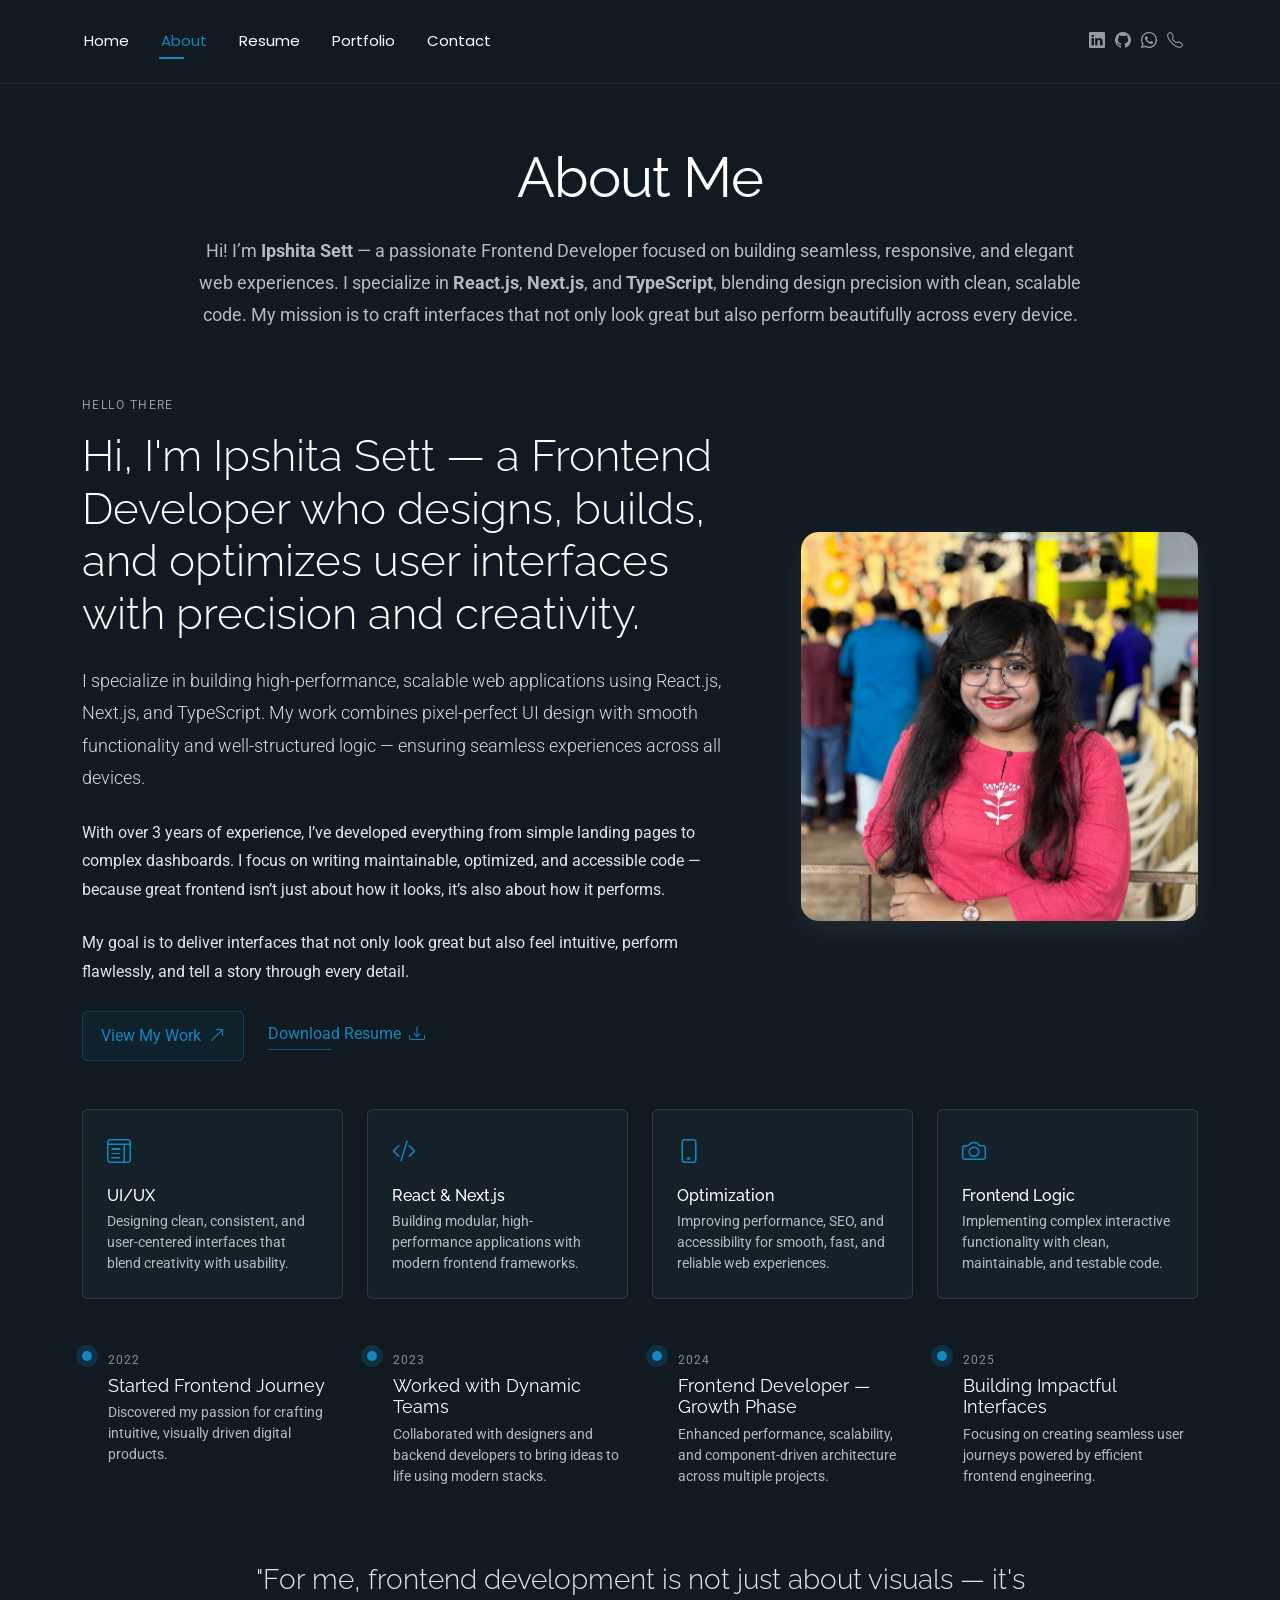
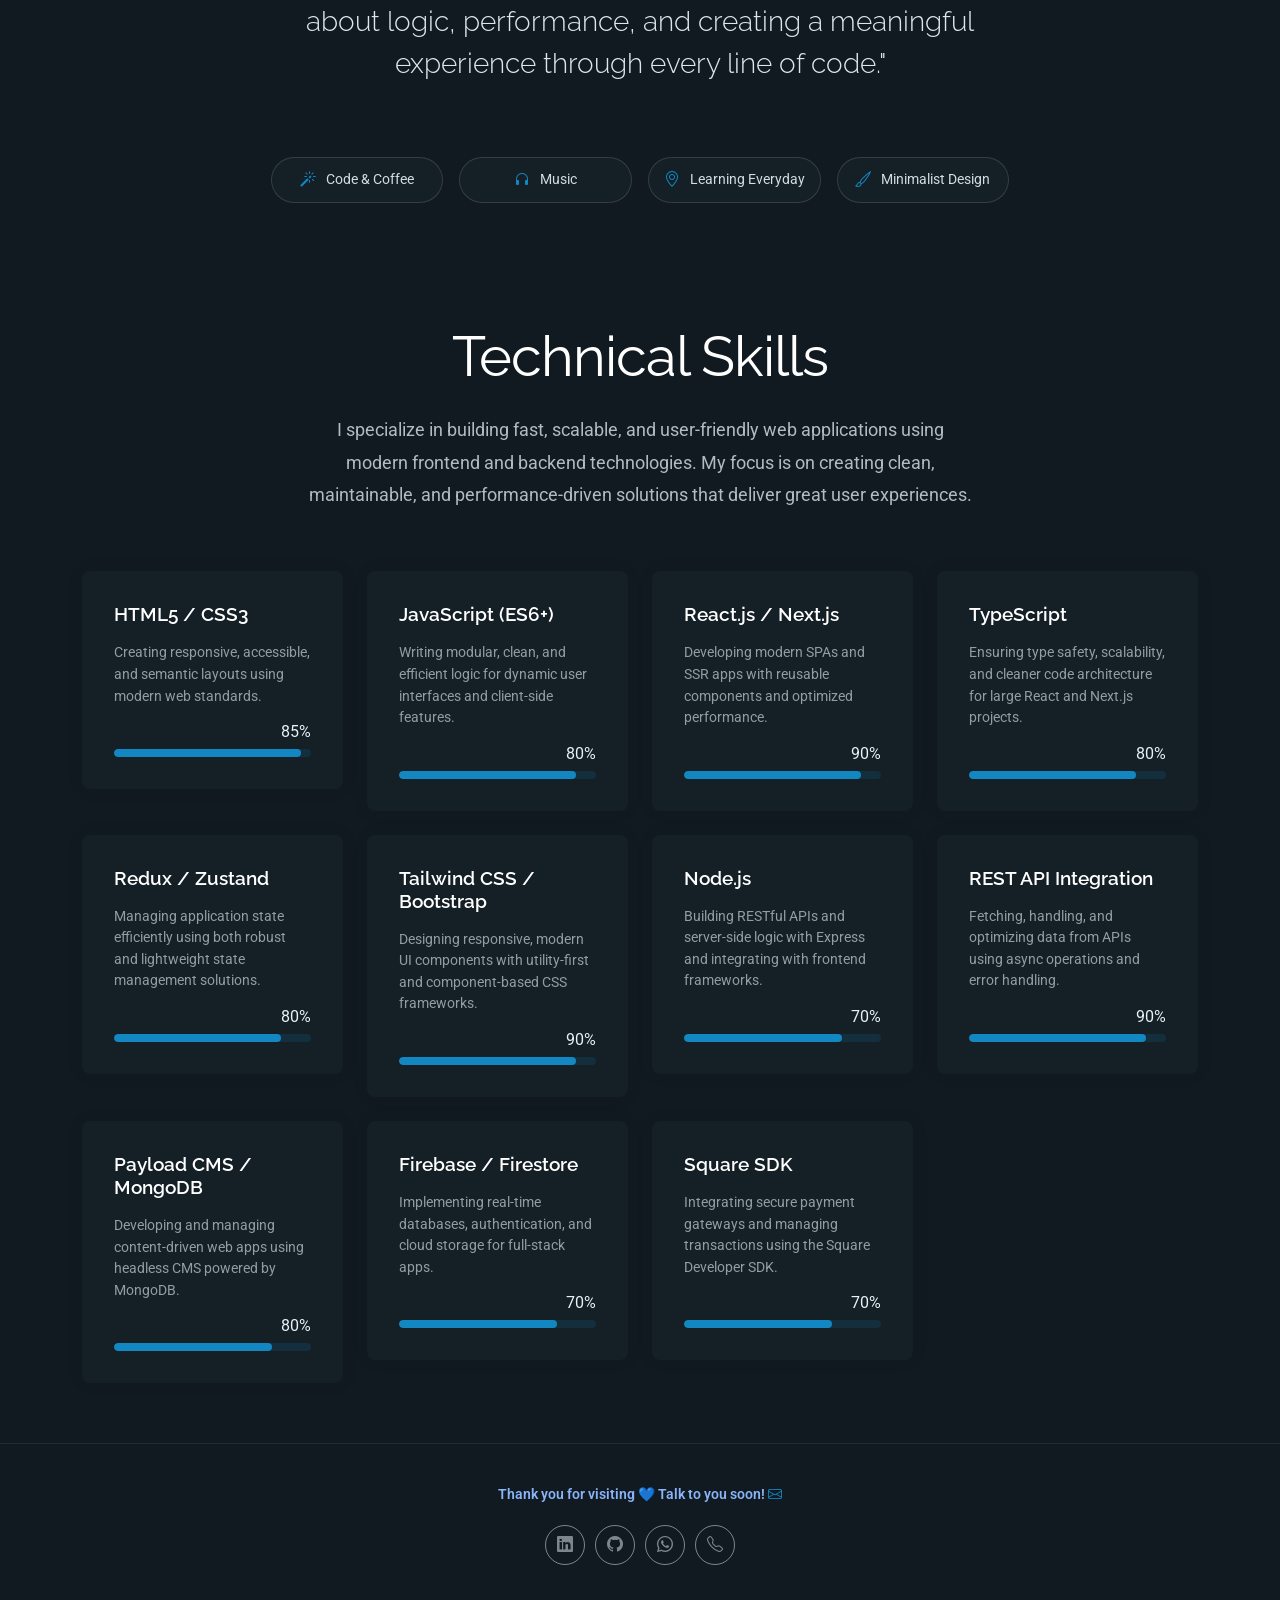
==== commit c97d6a12: "portfolio updated" ====
--- a/about.html
+++ b/about.html
@@ -117,7 +117,7 @@
         </p>
 
         <p>
-          With over 3.5 years of experience, I’ve developed everything from simple landing pages to complex dashboards. I focus on writing maintainable, optimized, and accessible code — because great frontend isn’t just about how it looks, it’s also about how it performs.
+          With over 3 years of experience, I’ve developed everything from simple landing pages to complex dashboards. I focus on writing maintainable, optimized, and accessible code — because great frontend isn’t just about how it looks, it’s also about how it performs.
         </p>
 
         <p>
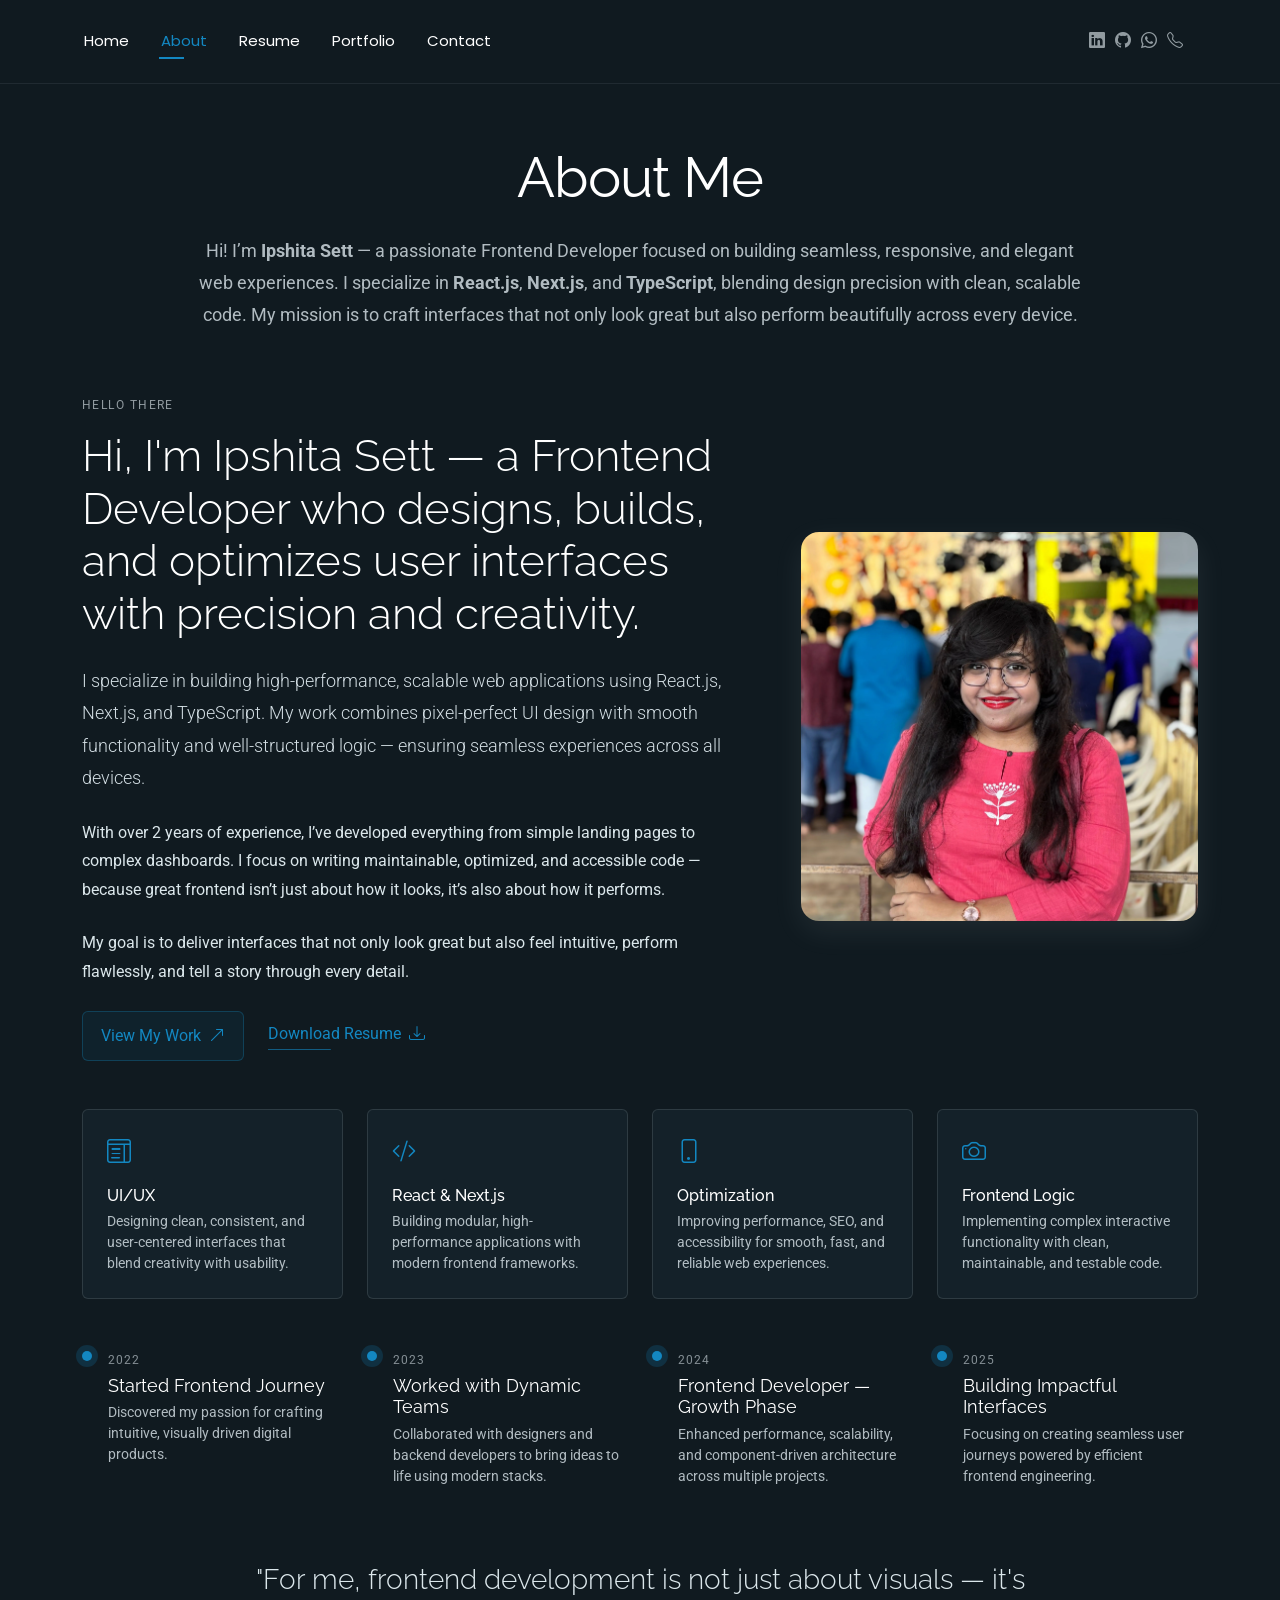
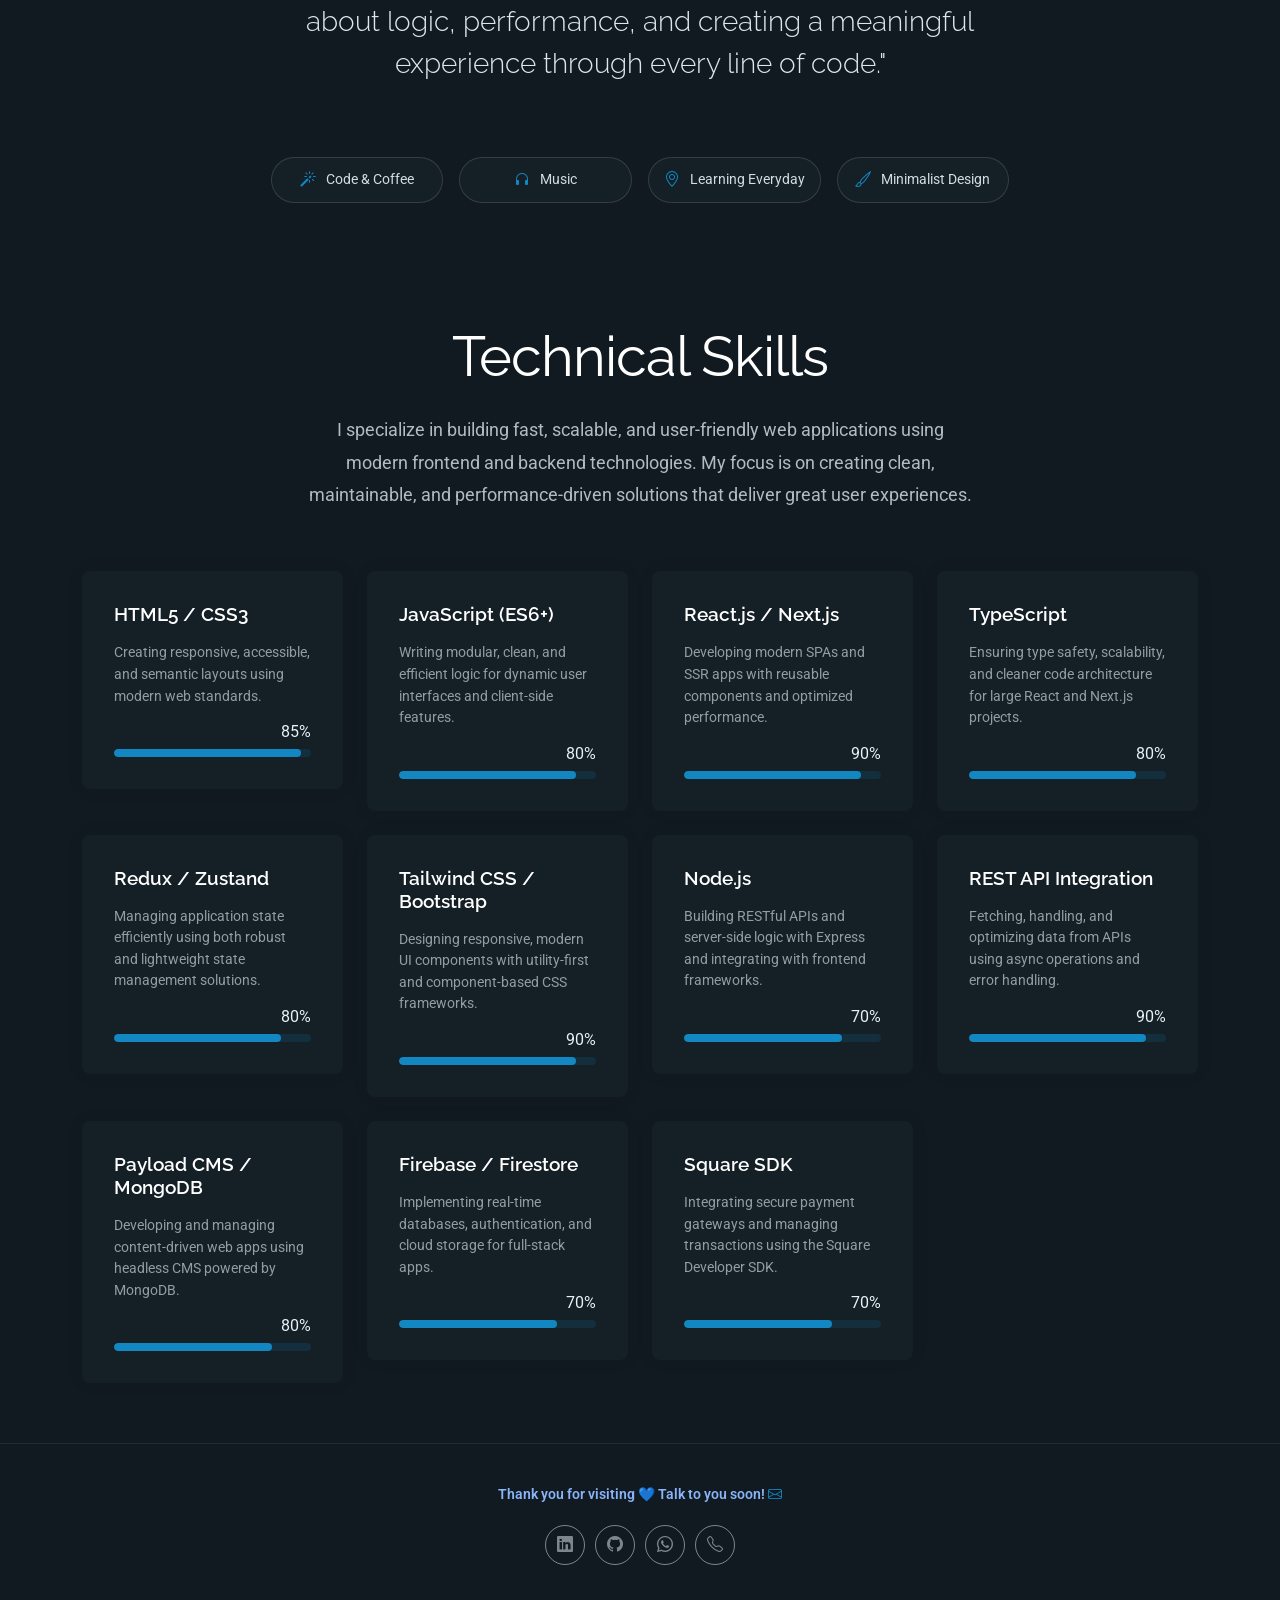
==== commit 544d2f5f: "changed year from 3 to 2 year of experience" ====
--- a/about.html
+++ b/about.html
@@ -117,7 +117,7 @@
         </p>
 
         <p>
-          With over 3 years of experience, I’ve developed everything from simple landing pages to complex dashboards. I focus on writing maintainable, optimized, and accessible code — because great frontend isn’t just about how it looks, it’s also about how it performs.
+          With over 2 years of experience, I’ve developed everything from simple landing pages to complex dashboards. I focus on writing maintainable, optimized, and accessible code — because great frontend isn’t just about how it looks, it’s also about how it performs.
         </p>
 
         <p>
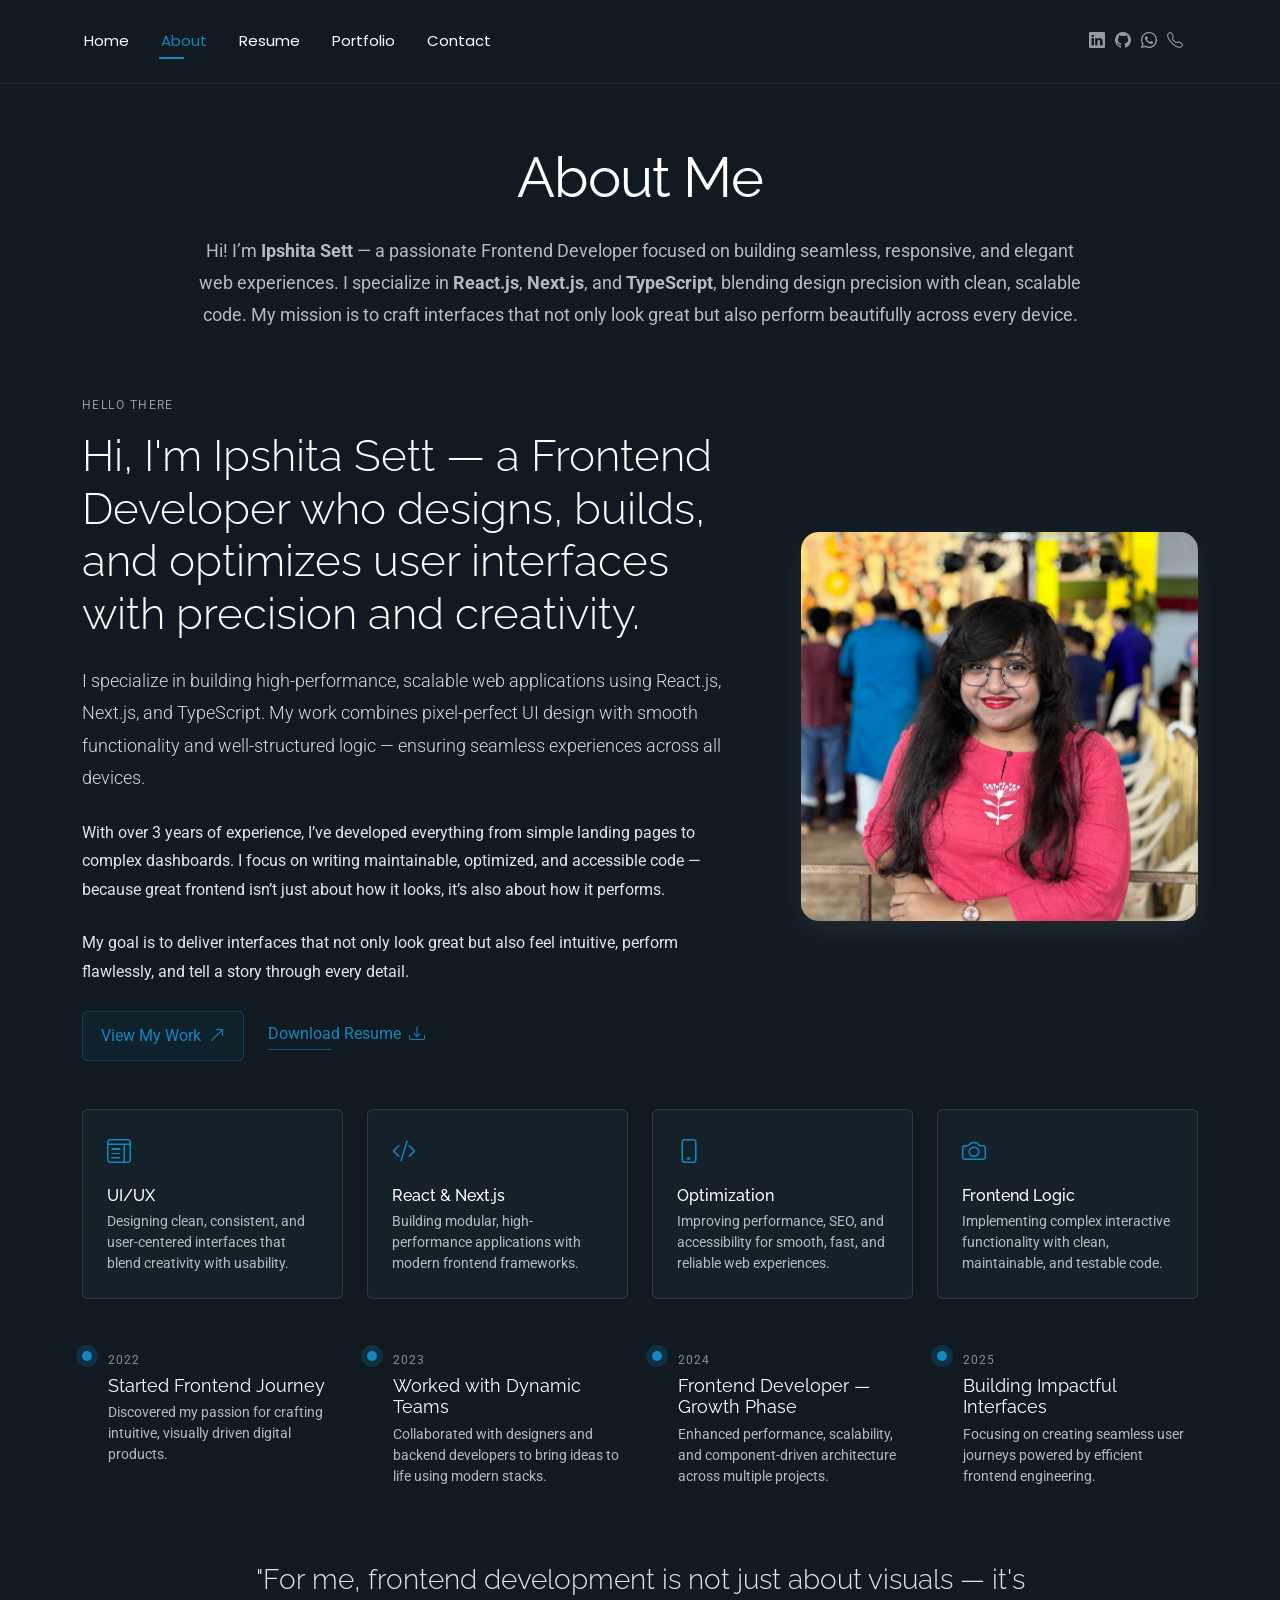
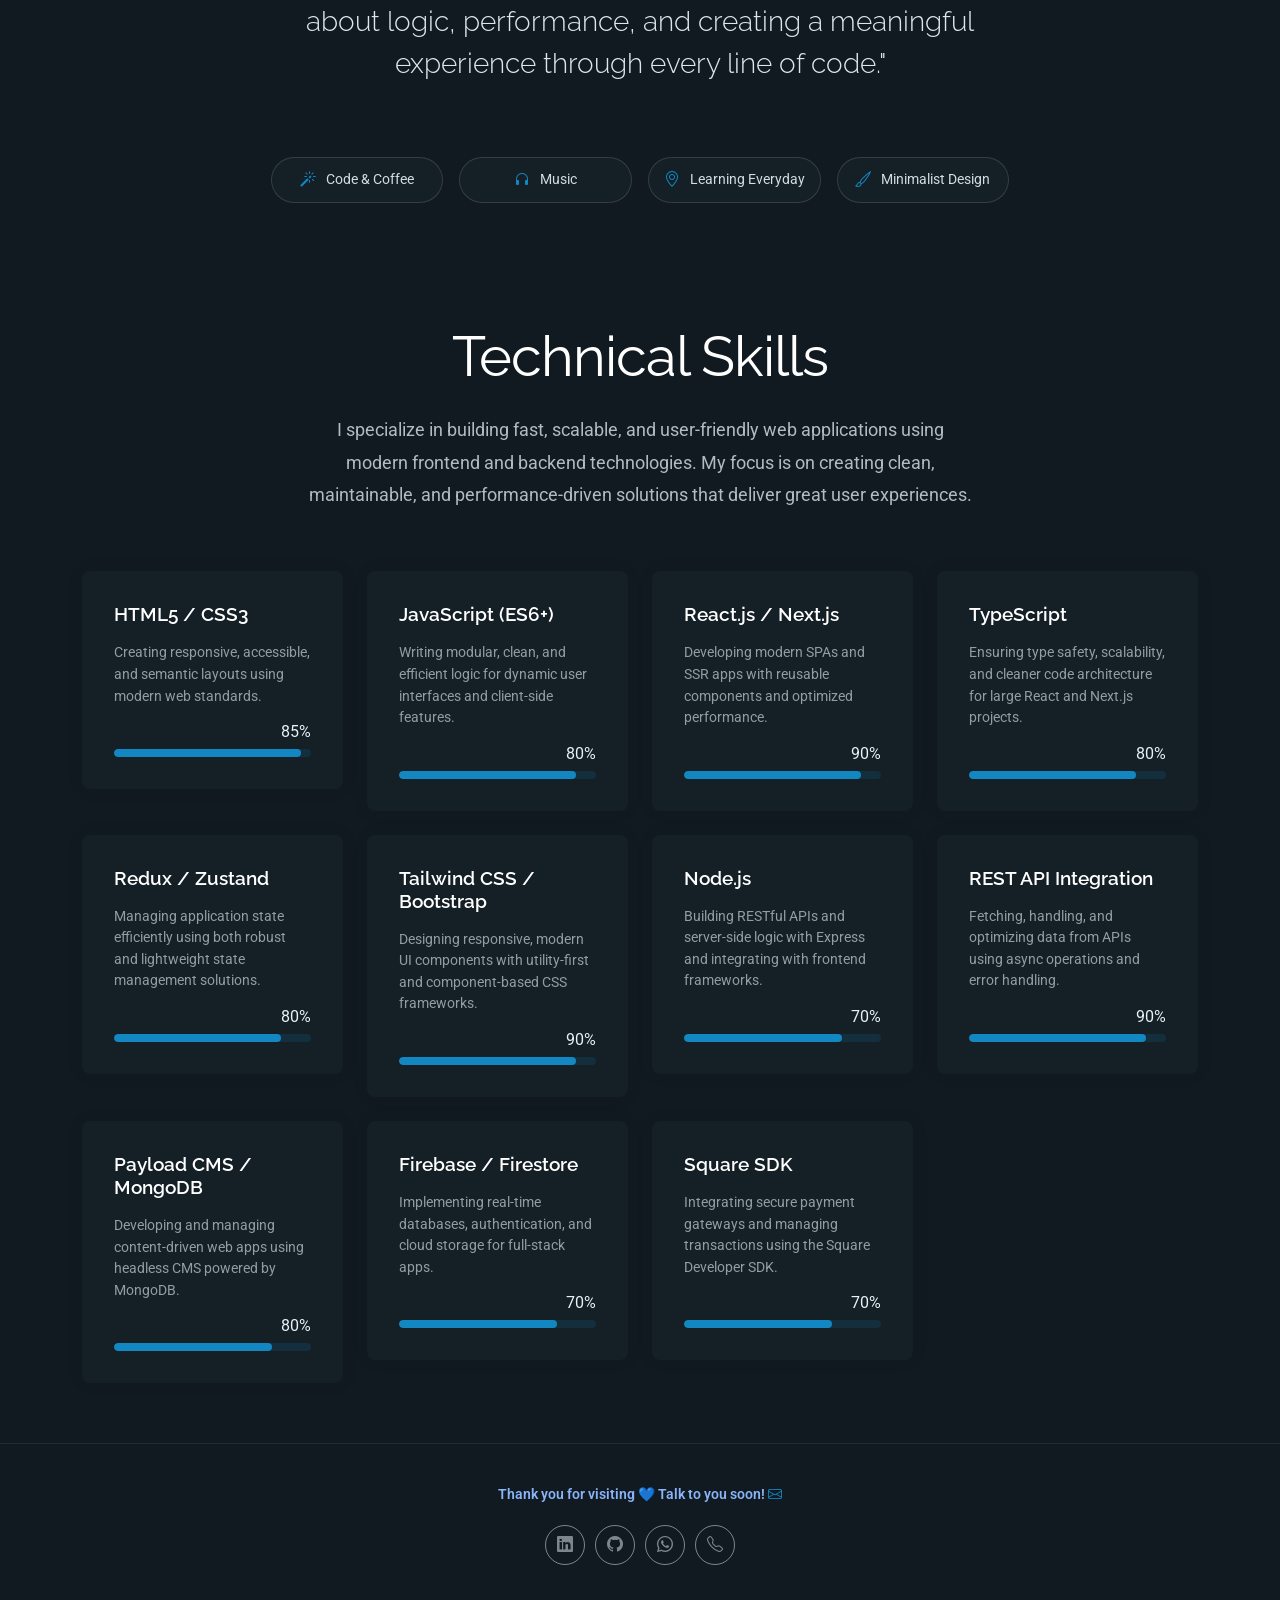
==== commit 695e2dfa: "changed experience into 3 years" ====
--- a/about.html
+++ b/about.html
@@ -117,7 +117,7 @@
         </p>
 
         <p>
-          With over 2 years of experience, I’ve developed everything from simple landing pages to complex dashboards. I focus on writing maintainable, optimized, and accessible code — because great frontend isn’t just about how it looks, it’s also about how it performs.
+          With over 3 years of experience, I’ve developed everything from simple landing pages to complex dashboards. I focus on writing maintainable, optimized, and accessible code — because great frontend isn’t just about how it looks, it’s also about how it performs.
         </p>
 
         <p>
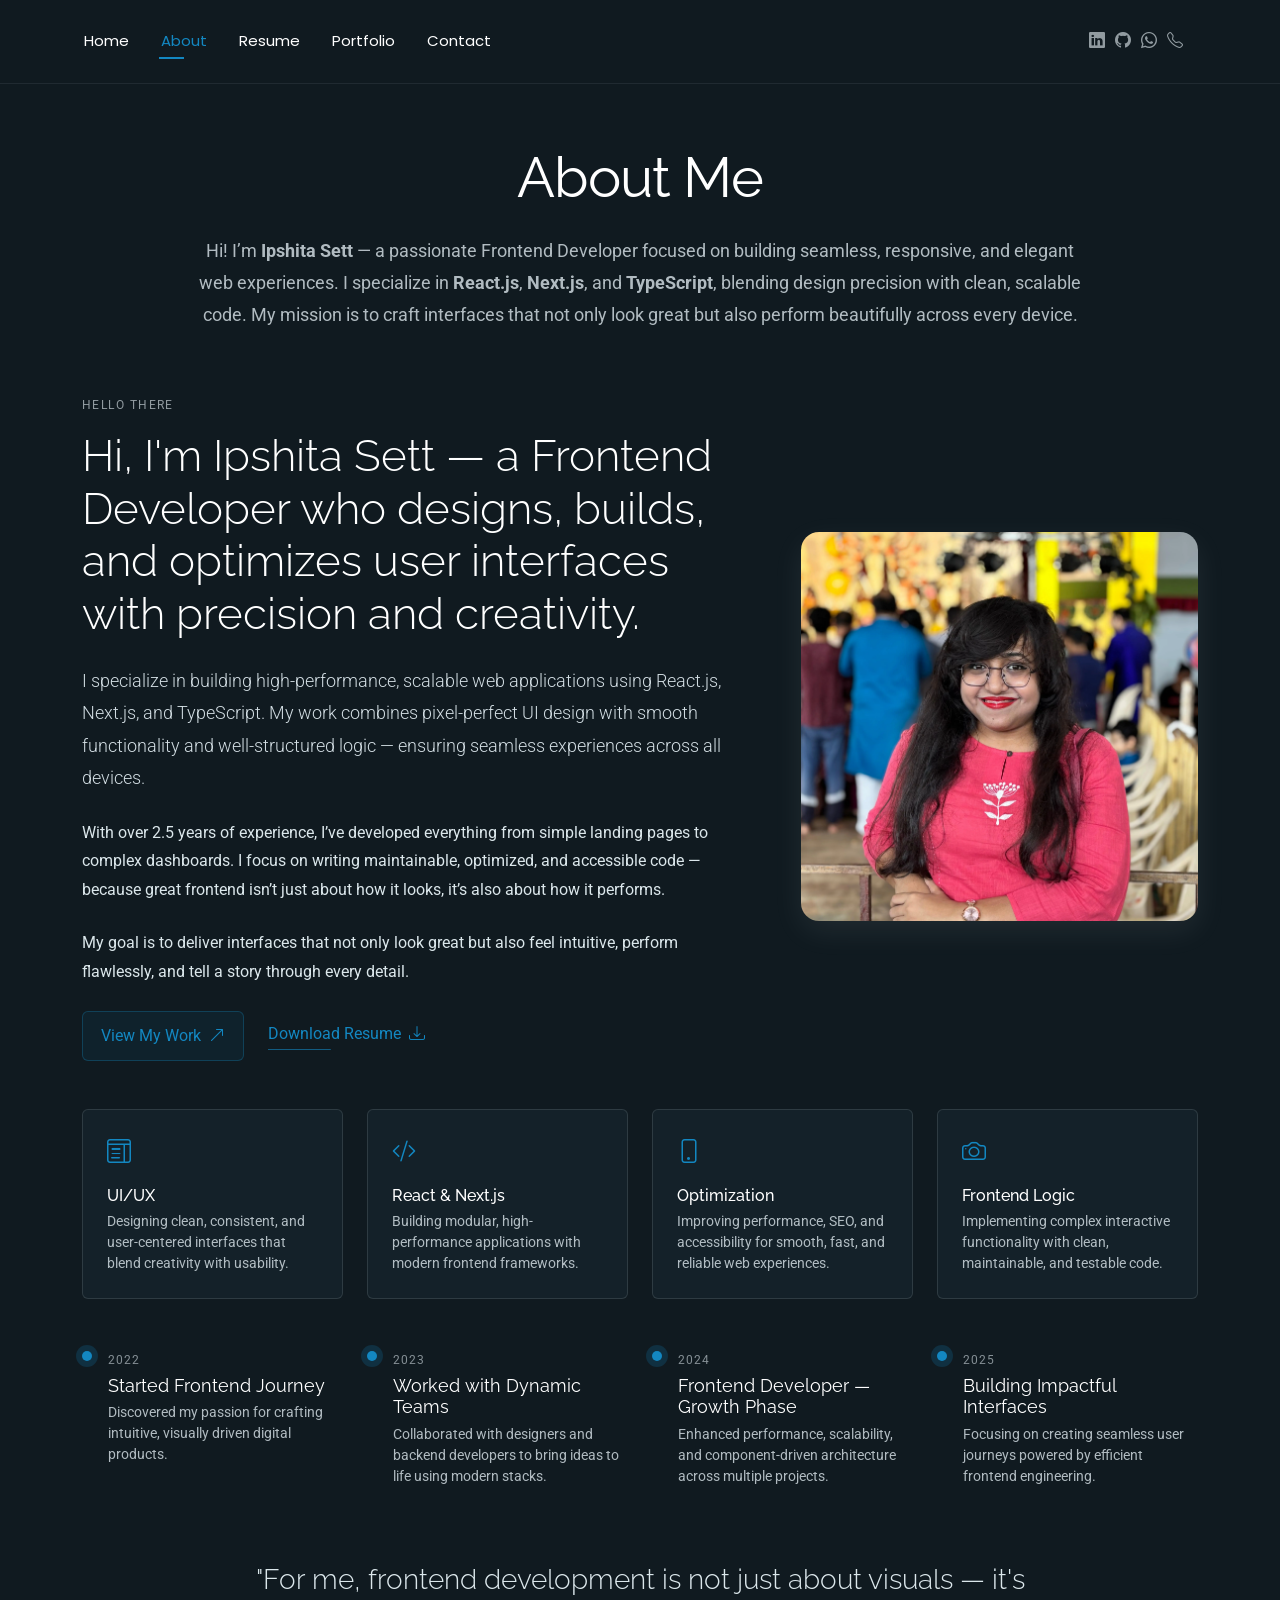
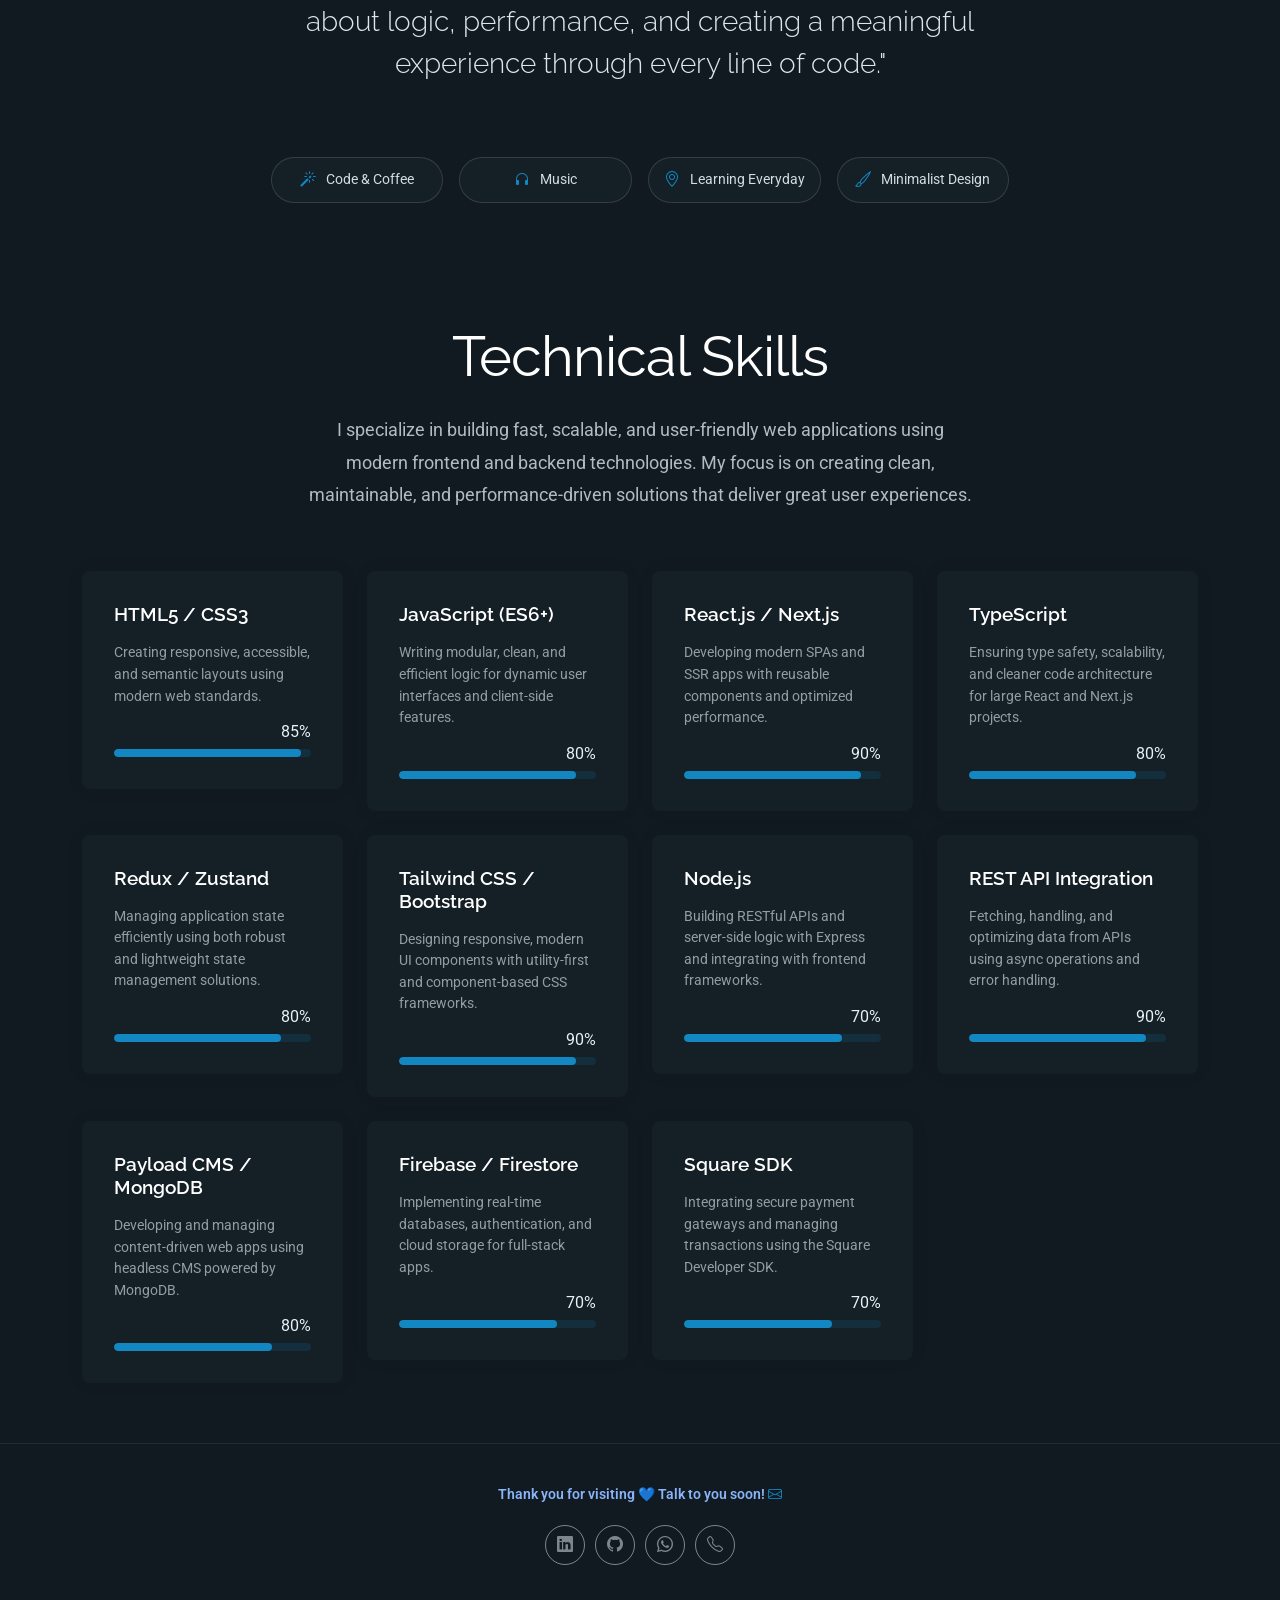
==== commit 70a6c19a: "updated year pf experience and cv" ====
--- a/about.html
+++ b/about.html
@@ -117,7 +117,7 @@
         </p>
 
         <p>
-          With over 3 years of experience, I’ve developed everything from simple landing pages to complex dashboards. I focus on writing maintainable, optimized, and accessible code — because great frontend isn’t just about how it looks, it’s also about how it performs.
+          With over 2.5 years of experience, I’ve developed everything from simple landing pages to complex dashboards. I focus on writing maintainable, optimized, and accessible code — because great frontend isn’t just about how it looks, it’s also about how it performs.
         </p>
 
         <p>
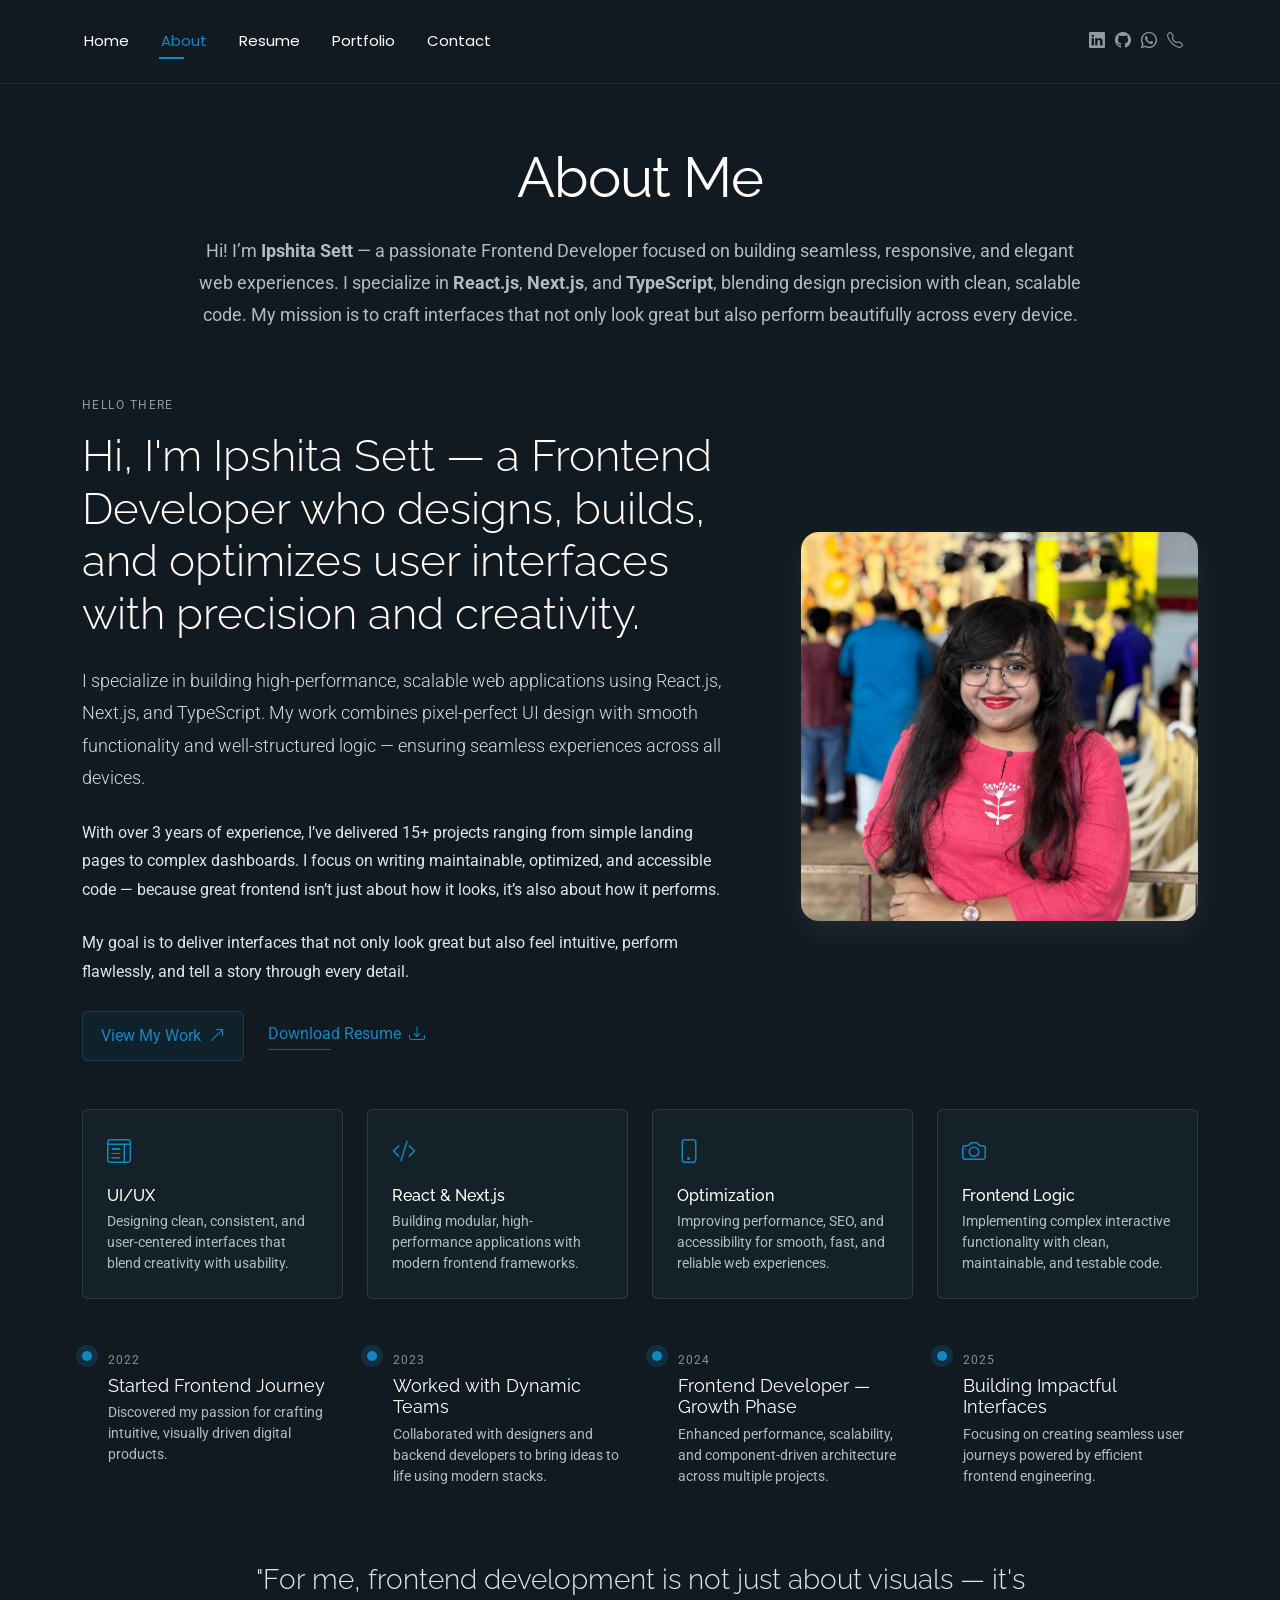
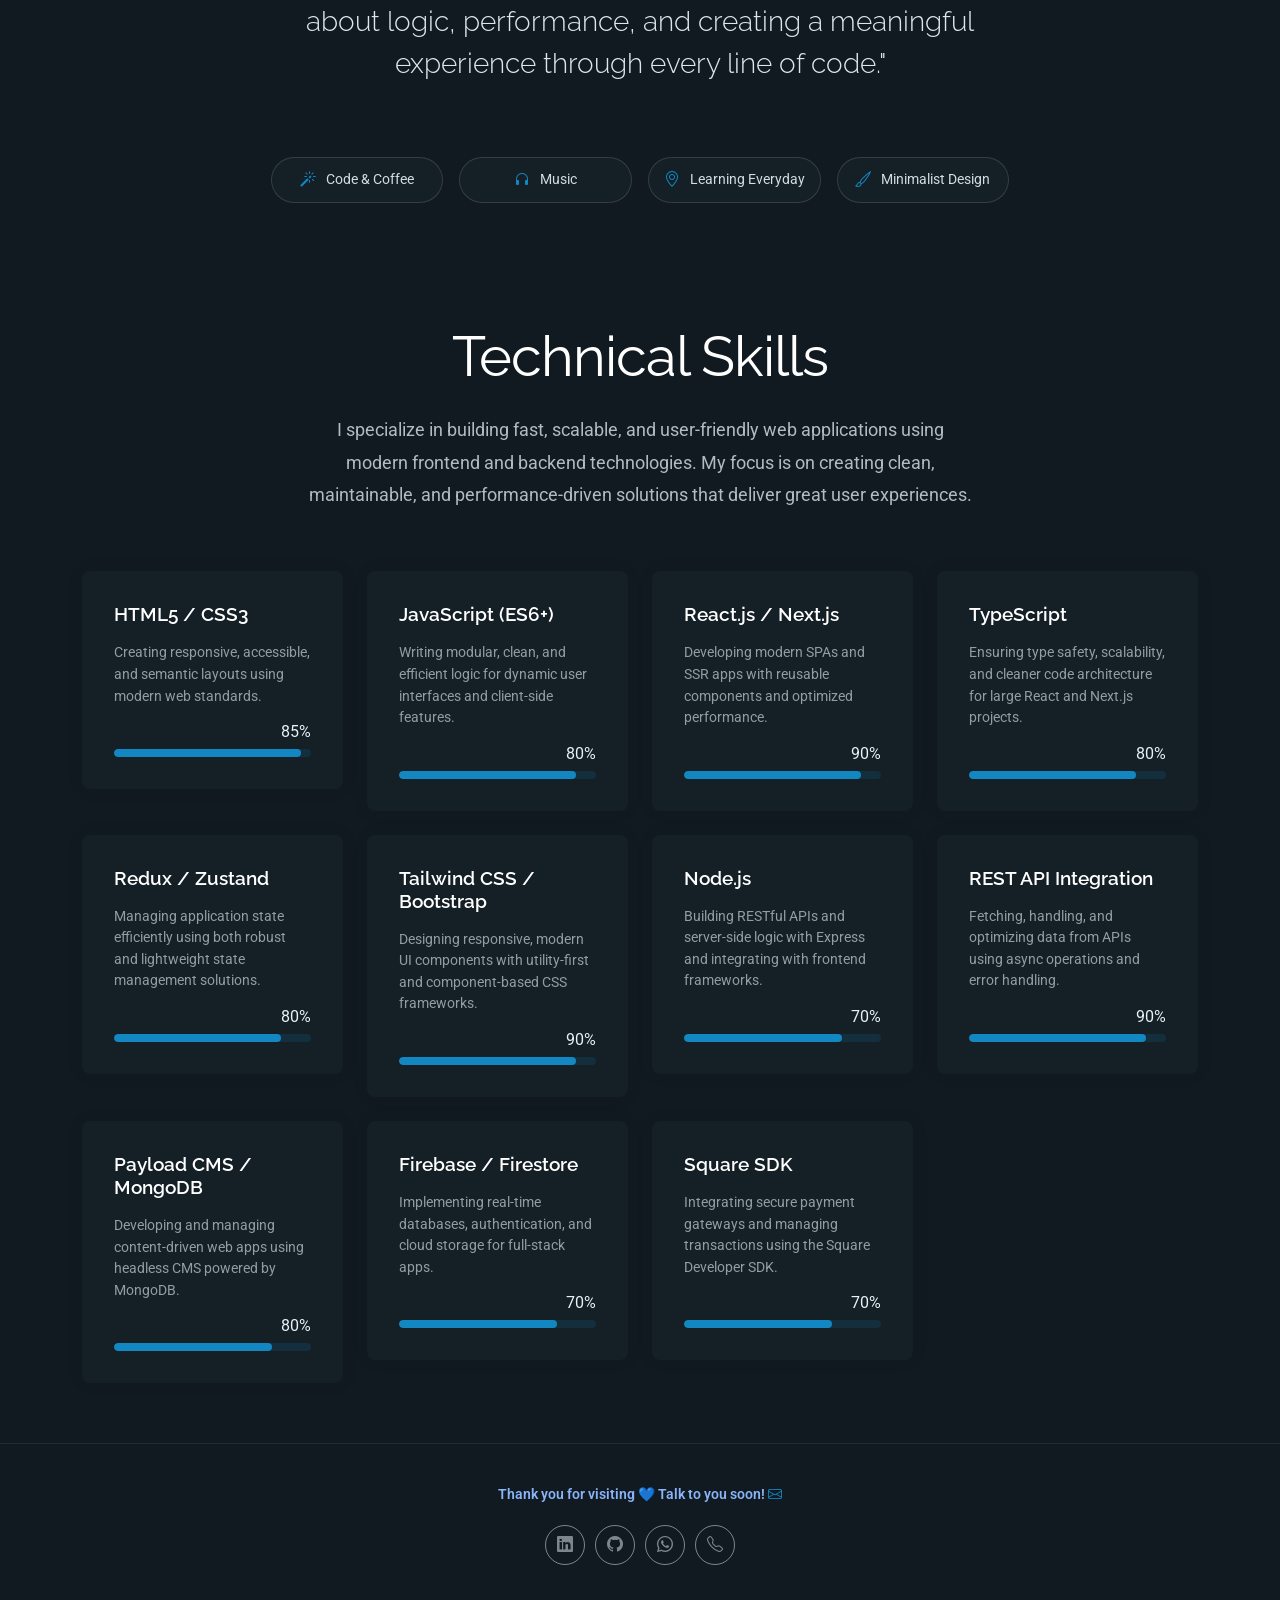
==== commit 97458b64: "updated portfolio" ====
--- a/about.html
+++ b/about.html
@@ -117,7 +117,7 @@
         </p>
 
         <p>
-          With over 2.5 years of experience, I’ve developed everything from simple landing pages to complex dashboards. I focus on writing maintainable, optimized, and accessible code — because great frontend isn’t just about how it looks, it’s also about how it performs.
+          With over 3 years of experience, I’ve delivered 15+ projects ranging from simple landing pages to complex dashboards. I focus on writing maintainable, optimized, and accessible code — because great frontend isn’t just about how it looks, it’s also about how it performs.
         </p>
 
         <p>
--- a/assets/css/main.css
+++ b/assets/css/main.css
@@ -739,6 +739,99 @@
   }
 }
 
+.hero .hero-eyebrow {
+  display: inline-flex;
+  align-items: center;
+  gap: 10px;
+  padding: 6px 16px;
+  margin-bottom: 1.25rem;
+  border-radius: 50px;
+  background: color-mix(in srgb, var(--accent-color), transparent 88%);
+  border: 1px solid color-mix(in srgb, var(--accent-color), transparent 65%);
+  font-size: 0.95rem;
+  color: color-mix(in srgb, var(--default-color), transparent 10%);
+}
+
+.hero .hero-eyebrow strong {
+  color: var(--heading-color);
+  font-weight: 600;
+}
+
+.hero .hero-eyebrow .status-dot {
+  width: 8px;
+  height: 8px;
+  border-radius: 50%;
+  background: #3ddc97;
+  box-shadow: 0 0 0 0 rgba(61, 220, 151, 0.6);
+  animation: hero-pulse 2.2s ease-out infinite;
+}
+
+@keyframes hero-pulse {
+  0% {
+    box-shadow: 0 0 0 0 rgba(61, 220, 151, 0.6);
+  }
+
+  70%,
+  100% {
+    box-shadow: 0 0 0 8px rgba(61, 220, 151, 0);
+  }
+}
+
+.hero .hero-content h1.hero-title {
+  font-size: clamp(2.1rem, 3.6vw, 3.1rem);
+  line-height: 1.18;
+  letter-spacing: -0.01em;
+  margin-bottom: 1.1rem;
+}
+
+.hero .hero-content h1.hero-title .highlight {
+  white-space: nowrap;
+}
+
+.hero .hero-stack {
+  list-style: none;
+  padding: 0;
+  margin: 0 0 2.25rem;
+  display: flex;
+  flex-wrap: wrap;
+  gap: 8px;
+}
+
+.hero .hero-stack li {
+  display: inline-flex;
+  align-items: center;
+  gap: 6px;
+  padding: 5px 13px;
+  border-radius: 8px;
+  font-size: 0.85rem;
+  font-weight: 500;
+  background: var(--surface-color);
+  border: 1px solid color-mix(in srgb, var(--default-color), transparent 88%);
+  color: color-mix(in srgb, var(--default-color), transparent 10%);
+  transition: border-color 0.3s ease, transform 0.3s ease;
+}
+
+.hero .hero-stack li:hover {
+  border-color: var(--accent-color);
+  transform: translateY(-2px);
+}
+
+.hero .hero-stack li.is-ai {
+  background: color-mix(in srgb, var(--accent-color), transparent 85%);
+  border-color: color-mix(in srgb, var(--accent-color), transparent 55%);
+  color: var(--heading-color);
+}
+
+.hero .hero-stack li.is-ai i {
+  color: var(--accent-color);
+}
+
+@media (max-width: 992px) {
+  .hero .hero-stack {
+    justify-content: center;
+  }
+}
+
 .hero .hero-content h2 {
   font-size: 1.5rem;
   font-weight: 400;
@@ -760,7 +853,7 @@
 .hero .hero-content p {
   font-size: 1.1rem;
   line-height: 1.6;
-  margin-bottom: 2.5rem;
+  margin-bottom: 1.5rem;
   color: color-mix(in srgb, var(--default-color), transparent 30%);
 }
 
@@ -801,6 +894,39 @@
   transform: translateY(-2px);
 }
 
+.hero .hero-actions .btn.btn-link-arrow {
+  background: transparent;
+  border-color: transparent;
+  color: var(--heading-color);
+  padding-left: 12px;
+  padding-right: 12px;
+}
+
+.hero .hero-actions .btn.btn-link-arrow i {
+  display: inline-block;
+  margin-left: 4px;
+  transition: transform 0.3s ease;
+}
+
+.hero .hero-actions .btn.btn-link-arrow:hover {
+  color: var(--accent-color);
+}
+
+.hero .hero-actions .btn.btn-link-arrow:hover i {
+  transform: translateX(4px);
+}
+
+@media (max-width: 992px) {
+  .hero .hero-actions {
+    justify-content: center;
+    flex-wrap: wrap;
+  }
+
+  .hero .social-links {
+    justify-content: center;
+  }
+}
+
 @media (max-width: 576px) {
   .hero .hero-actions {
     flex-direction: column;
@@ -875,6 +1001,7 @@
   align-items: center;
   gap: 10px;
   font-weight: 600;
+  white-space: nowrap;
   animation: float 3s ease-in-out infinite;
 }
 
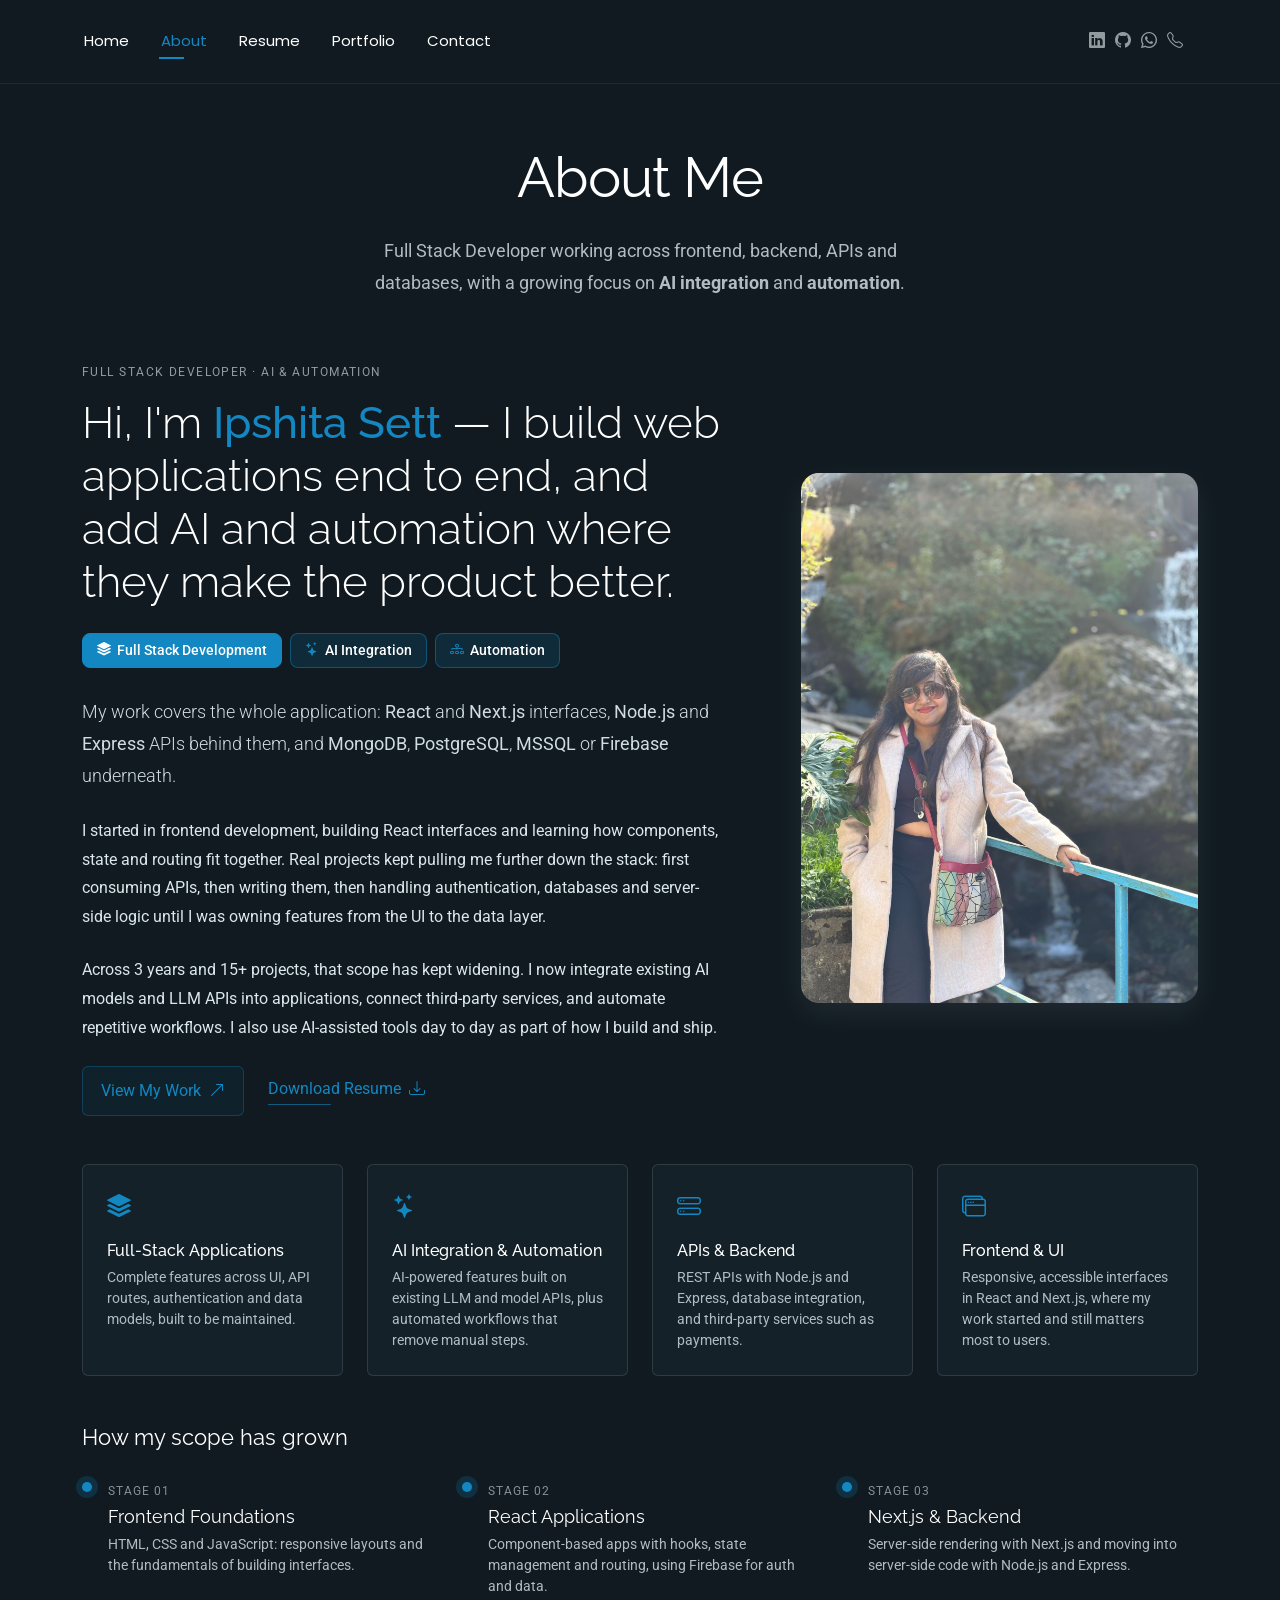
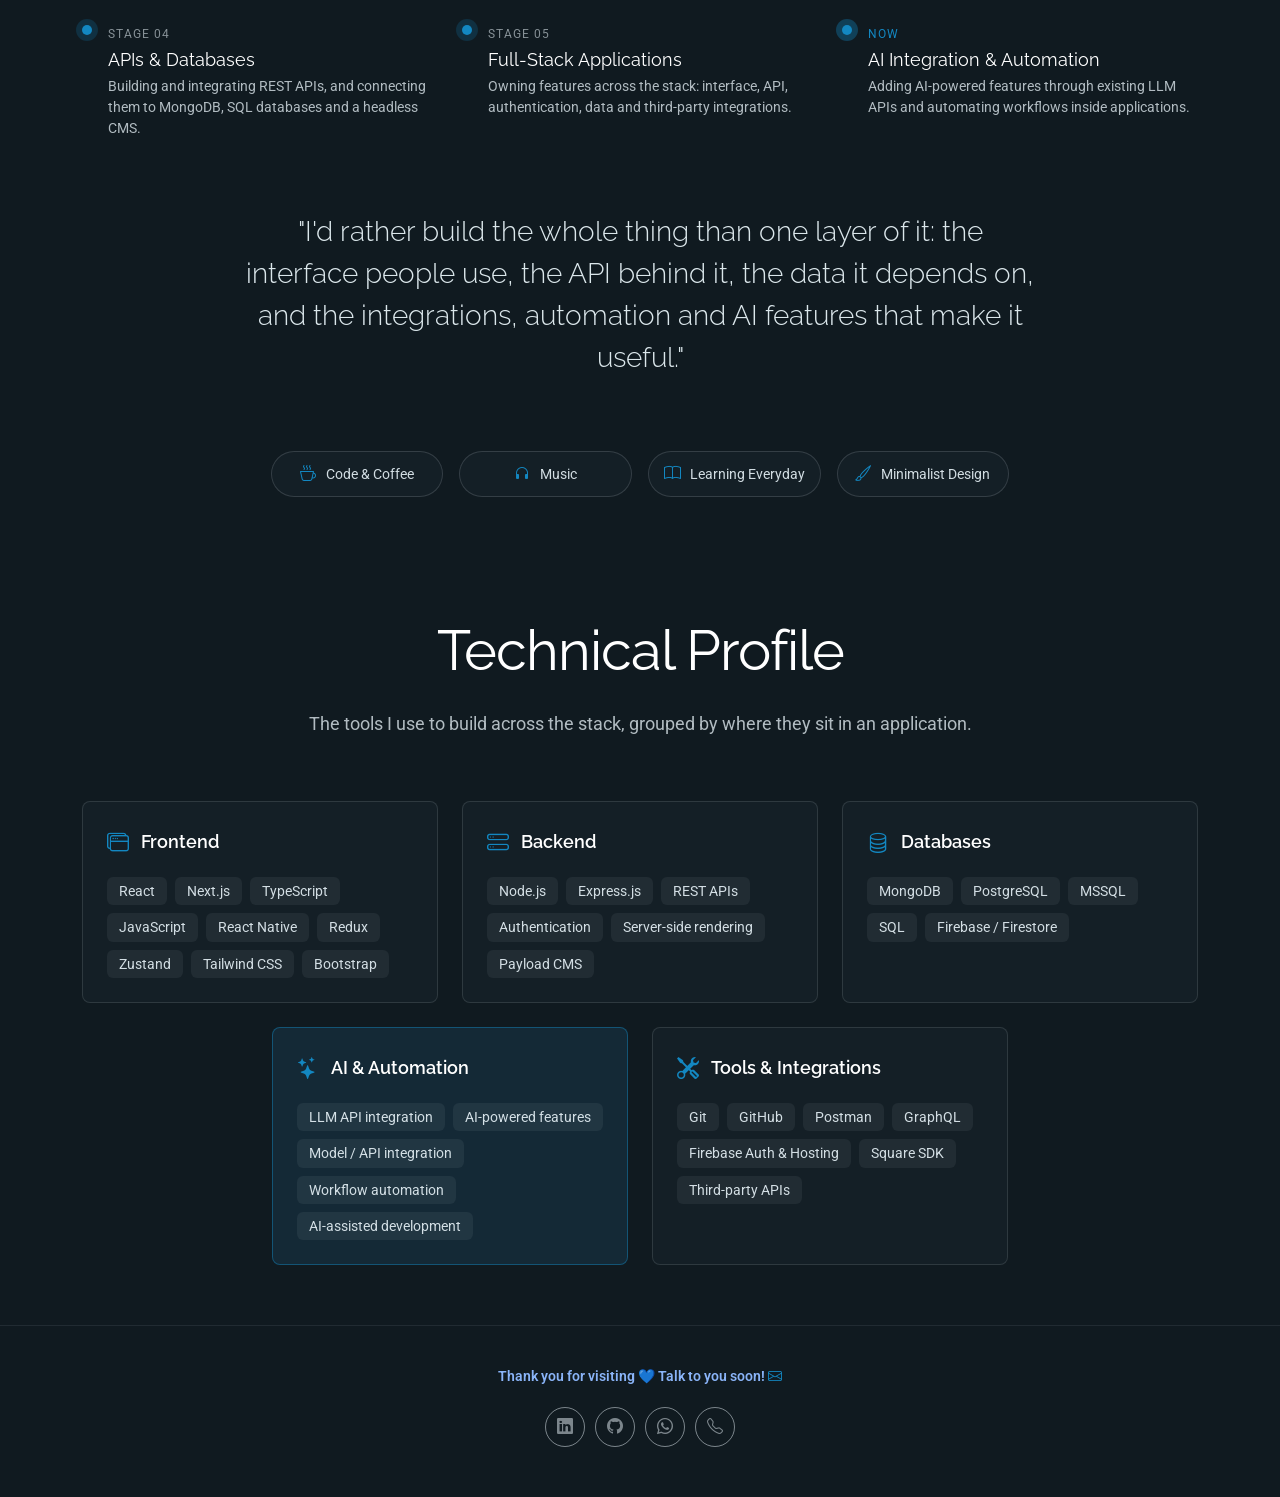
==== commit 7eba4198: "update about page" ====
--- a/about.html
+++ b/about.html
@@ -4,9 +4,9 @@
 <head>
   <meta charset="utf-8">
   <meta content="width=device-width, initial-scale=1.0" name="viewport">
-  <title>About - Ipshita Sett | Frontend Developer</title>
-  <meta name="description" content="I'm Ipshita Sett — a passionate Frontend Developer specializing in React, Next.js, and modern UI design. I build fast, accessible, and visually engaging web experiences.">
-<meta name="keywords" content="Frontend Developer, React Developer, Next.js, Web Developer, UI Engineer, Ipshita Sett">
+  <title>About - Ipshita Sett | Full Stack Developer | AI &amp; Automation</title>
+  <meta name="description" content="About Ipshita Sett, a Full Stack Developer building web applications with React, Next.js, Node.js, REST APIs and SQL/NoSQL databases, with AI integration and workflow automation.">
+<meta name="keywords" content="Ipshita Sett, Full Stack Developer, AI Integration, Automation, React, Next.js, TypeScript, Node.js, Express.js, REST APIs, MongoDB, PostgreSQL, MSSQL, Firebase">
 <meta name="author" content="Ipshita Sett">
 
 
@@ -95,11 +95,7 @@
       <!-- Section Title -->
       <div class="container section-title" data-aos="fade-up">
         <h2>About Me</h2>
-       <p>
-Hi! I’m <strong>Ipshita Sett</strong> — a passionate Frontend Developer focused on building seamless, responsive, and elegant web experiences. I specialize in <strong>React.js</strong>, <strong>Next.js</strong>, and <strong>TypeScript</strong>, blending design precision with clean, scalable code. My mission is to craft interfaces that not only look great but also perform beautifully across every device.
-</p>
-
-</div>
+        <p>Full Stack Developer working across frontend, backend, APIs and databases, with a growing focus on <strong>AI integration</strong> and <strong>automation</strong>.</p>
       </div><!-- End Section Title -->
 
       <div class="container" data-aos="fade-up" data-aos-delay="100">
@@ -108,28 +104,35 @@
         <div class="row align-items-center justify-content-between gy-5 mb-5">
           <div class="col-lg-7" data-aos="fade-right" data-aos-delay="150">
             <div class="intro-content">
-              <span class="eyebrow">Hello there</span>
-             <h2 class="headline">
-          Hi, I'm <span class="highlight">Ipshita Sett</span> — a Frontend Developer who designs, builds, and optimizes user interfaces with precision and creativity.
-        </h2>
-             <p class="lead">
-          I specialize in building high-performance, scalable web applications using React.js, Next.js, and TypeScript. My work combines pixel-perfect UI design with smooth functionality and well-structured logic — ensuring seamless experiences across all devices.
-        </p>
-
-        <p>
-          With over 3 years of experience, I’ve delivered 15+ projects ranging from simple landing pages to complex dashboards. I focus on writing maintainable, optimized, and accessible code — because great frontend isn’t just about how it looks, it’s also about how it performs.
-        </p>
-
-        <p>
-          My goal is to deliver interfaces that not only look great but also feel intuitive, perform flawlessly, and tell a story through every detail.
-        </p>
+              <span class="eyebrow">Full Stack Developer &middot; AI &amp; Automation</span>
+              <h2 class="headline">
+                Hi, I'm <span class="highlight">Ipshita Sett</span> — I build web applications end to end, and add AI and automation where they make the product better.
+              </h2>
+
+              <ul class="role-tags" aria-label="Focus areas">
+                <li class="is-primary"><i class="bi bi-stack" aria-hidden="true"></i>Full Stack Development</li>
+                <li class="is-ai"><i class="bi bi-stars" aria-hidden="true"></i>AI Integration</li>
+                <li class="is-ai"><i class="bi bi-diagram-3" aria-hidden="true"></i>Automation</li>
+              </ul>
+
+              <p class="lead">
+                My work covers the whole application: <strong>React</strong> and <strong>Next.js</strong> interfaces, <strong>Node.js</strong> and <strong>Express</strong> APIs behind them, and <strong>MongoDB</strong>, <strong>PostgreSQL</strong>, <strong>MSSQL</strong> or <strong>Firebase</strong> underneath.
+              </p>
+
+              <p>
+                I started in frontend development, building React interfaces and learning how components, state and routing fit together. Real projects kept pulling me further down the stack: first consuming APIs, then writing them, then handling authentication, databases and server-side logic until I was owning features from the UI to the data layer.
+              </p>
+
+              <p>
+                Across 3 years and 15+ projects, that scope has kept widening. I now integrate existing AI models and LLM APIs into applications, connect third-party services, and automate repetitive workflows. I also use AI-assisted tools day to day as part of how I build and ship.
+              </p>
 
               <div class="cta-group">
                 <a href="portfolio.html" class="btn-ghost">
-                  View My Work <i class="bi bi-arrow-up-right"></i>
+                  View My Work <i class="bi bi-arrow-up-right" aria-hidden="true"></i>
                 </a>
                 <a href="assets/docs/Ipshita_Sett_Resume.pdf" class="link-underline">
-                  Download Resume <i class="bi bi-download"></i>
+                  Download Resume <i class="bi bi-download" aria-hidden="true"></i>
                 </a>
               </div>
             </div>
@@ -137,116 +140,132 @@
 
           <div class="col-lg-5" data-aos="zoom-in" data-aos-delay="250">
             <figure class="profile-figure text-center text-lg-end">
-              <img src="assets/img/profile/Ipshita_sett.webp" alt="Portrait of Ipshita Sett, Frontend Developer" class="img-fluid profile-photo">
+              <img src="assets/img/profile/Ipshita_Sett.jpg" alt="Portrait of Ipshita Sett, Full Stack Developer" class="img-fluid profile-photo">
             </figure>
           </div>
         </div>
         <!-- End Intro + Photo -->
 
-        <!-- Skills Grid -->
+        <!-- Focus Areas -->
         <div class="mb-5">
           <div class="row g-4">
-            <div class="col-6 col-md-4 col-lg-3" data-aos="fade-up" data-aos-delay="120">
+            <div class="col-sm-6 col-lg-3" data-aos="fade-up" data-aos-delay="120">
               <div class="skill-item">
-                <i class="bi bi-layout-text-window"></i>
-                <h3>UI/UX</h3>
-                <p>Designing clean, consistent, and user-centered interfaces that blend creativity with usability.</p>
-              </div>
-            </div>
-            <div class="col-6 col-md-4 col-lg-3" data-aos="fade-up" data-aos-delay="180">
+                <i class="bi bi-stack" aria-hidden="true"></i>
+                <h3>Full-Stack Applications</h3>
+                <p>Complete features across UI, API routes, authentication and data models, built to be maintained.</p>
+              </div>
+            </div>
+            <div class="col-sm-6 col-lg-3" data-aos="fade-up" data-aos-delay="180">
               <div class="skill-item">
-                <i class="bi bi-code-slash"></i>
-                <h3>React & Next.js</h3>
-                <p>Building modular, high-performance applications with modern frontend frameworks.</p>
-              </div>
-            </div>
-            <div class="col-6 col-md-4 col-lg-3" data-aos="fade-up" data-aos-delay="240">
+                <i class="bi bi-stars" aria-hidden="true"></i>
+                <h3>AI Integration &amp; Automation</h3>
+                <p>AI-powered features built on existing LLM and model APIs, plus automated workflows that remove manual steps.</p>
+              </div>
+            </div>
+            <div class="col-sm-6 col-lg-3" data-aos="fade-up" data-aos-delay="240">
               <div class="skill-item">
-                <i class="bi bi-phone"></i>
-                <h3>Optimization</h3>
-          <p>Improving performance, SEO, and accessibility for smooth, fast, and reliable web experiences.</p>
-              </div>
-            </div>
-            <div class="col-6 col-md-4 col-lg-3" data-aos="fade-up" data-aos-delay="300">
+                <i class="bi bi-hdd-stack" aria-hidden="true"></i>
+                <h3>APIs &amp; Backend</h3>
+                <p>REST APIs with Node.js and Express, database integration, and third-party services such as payments.</p>
+              </div>
+            </div>
+            <div class="col-sm-6 col-lg-3" data-aos="fade-up" data-aos-delay="300">
               <div class="skill-item">
-                <i class="bi bi-camera"></i>
-                <h3>Frontend Logic</h3>
-          <p>Implementing complex interactive functionality with clean, maintainable, and testable code.</p>
+                <i class="bi bi-window-stack" aria-hidden="true"></i>
+                <h3>Frontend &amp; UI</h3>
+                <p>Responsive, accessible interfaces in React and Next.js, where my work started and still matters most to users.</p>
               </div>
             </div>
           </div>
         </div>
-        <!-- End Skills Grid -->
-
-        <!-- Journey Timeline -->
-        <div class="mb-5">
-          <div class="row g-4">
-            <div class="col-md-6 col-lg-3" data-aos="fade-up" data-aos-delay="120">
+        <!-- End Focus Areas -->
+
+        <!-- Development Journey -->
+        <div class="journey mb-5">
+          <h3 class="block-title" data-aos="fade-up">How my scope has grown</h3>
+          <ol class="row g-4 list-unstyled journey-list">
+            <li class="col-md-6 col-lg-4" data-aos="fade-up" data-aos-delay="100">
               <article class="timeline-item">
-                <span class="dot"></span>
-                <time>2022</time>
-                <h4>Started Frontend Journey</h4>
-          <p>Discovered my passion for crafting intuitive, visually driven digital products.</p>
+                <span class="dot" aria-hidden="true"></span>
+                <span class="stage">Stage 01</span>
+                <h4>Frontend Foundations</h4>
+                <p>HTML, CSS and JavaScript: responsive layouts and the fundamentals of building interfaces.</p>
               </article>
-            </div>
-            <div class="col-md-6 col-lg-3" data-aos="fade-up" data-aos-delay="180">
+            </li>
+            <li class="col-md-6 col-lg-4" data-aos="fade-up" data-aos-delay="150">
               <article class="timeline-item">
-                <span class="dot"></span>
-                <time>2023</time>
-                <h4>Worked with Dynamic Teams</h4>
-          <p>Collaborated with designers and backend developers to bring ideas to life using modern stacks.</p>
+                <span class="dot" aria-hidden="true"></span>
+                <span class="stage">Stage 02</span>
+                <h4>React Applications</h4>
+                <p>Component-based apps with hooks, state management and routing, using Firebase for auth and data.</p>
               </article>
-            </div>
-            <div class="col-md-6 col-lg-3" data-aos="fade-up" data-aos-delay="240">
+            </li>
+            <li class="col-md-6 col-lg-4" data-aos="fade-up" data-aos-delay="200">
               <article class="timeline-item">
-                <span class="dot"></span>
-                <time>2024</time>
-          <h4>Frontend Developer — Growth Phase</h4>
-          <p>Enhanced performance, scalability, and component-driven architecture across multiple projects.</p>
-        </article>
+                <span class="dot" aria-hidden="true"></span>
+                <span class="stage">Stage 03</span>
+                <h4>Next.js &amp; Backend</h4>
+                <p>Server-side rendering with Next.js and moving into server-side code with Node.js and Express.</p>
               </article>
-            </div>
-            <div class="col-md-6 col-lg-3" data-aos="fade-up" data-aos-delay="300">
+            </li>
+            <li class="col-md-6 col-lg-4" data-aos="fade-up" data-aos-delay="100">
               <article class="timeline-item">
-                <span class="dot"></span>
-                <time>2025</time>
-          <h4>Building Impactful Interfaces</h4>
-          <p>Focusing on creating seamless user journeys powered by efficient frontend engineering.</p>
+                <span class="dot" aria-hidden="true"></span>
+                <span class="stage">Stage 04</span>
+                <h4>APIs &amp; Databases</h4>
+                <p>Building and integrating REST APIs, and connecting them to MongoDB, SQL databases and a headless CMS.</p>
               </article>
-            </div>
-          </div>
+            </li>
+            <li class="col-md-6 col-lg-4" data-aos="fade-up" data-aos-delay="150">
+              <article class="timeline-item">
+                <span class="dot" aria-hidden="true"></span>
+                <span class="stage">Stage 05</span>
+                <h4>Full-Stack Applications</h4>
+                <p>Owning features across the stack: interface, API, authentication, data and third-party integrations.</p>
+              </article>
+            </li>
+            <li class="col-md-6 col-lg-4" data-aos="fade-up" data-aos-delay="200">
+              <article class="timeline-item is-current">
+                <span class="dot" aria-hidden="true"></span>
+                <span class="stage">Now</span>
+                <h4>AI Integration &amp; Automation</h4>
+                <p>Adding AI-powered features through existing LLM APIs and automating workflows inside applications.</p>
+              </article>
+            </li>
+          </ol>
         </div>
-        <!-- End Journey Timeline -->
-
-        <!-- Quote -->
-        <blockquote class="personal-quote text-center mb-5" data-aos="fade-down" data-aos-delay="200">
-           <p>"For me, frontend development is not just about visuals — it's about logic, performance, and creating a meaningful experience through every line of code."</p>
+        <!-- End Development Journey -->
+
+        <!-- Developer Statement -->
+        <blockquote class="personal-quote text-center mb-5" data-aos="fade-up" data-aos-delay="150">
+          <p>"I'd rather build the whole thing than one layer of it: the interface people use, the API behind it, the data it depends on, and the integrations, automation and AI features that make it useful."</p>
         </blockquote>
-        <!-- End Quote -->
+        <!-- End Developer Statement -->
 
         <!-- Fun Facts -->
         <div class="row g-3 justify-content-center">
           <div class="col-6 col-md-3 col-lg-2" data-aos="zoom-in" data-aos-delay="120">
             <div class="fact-pill">
-              <i class="bi bi-magic"></i>
-              <span>Code & Coffee</span>
+              <i class="bi bi-cup-hot" aria-hidden="true"></i>
+              <span>Code &amp; Coffee</span>
             </div>
           </div>
           <div class="col-6 col-md-3 col-lg-2" data-aos="zoom-in" data-aos-delay="160">
             <div class="fact-pill">
-              <i class="bi bi-headphones"></i>
+              <i class="bi bi-headphones" aria-hidden="true"></i>
               <span>Music</span>
             </div>
           </div>
           <div class="col-6 col-md-3 col-lg-2" data-aos="zoom-in" data-aos-delay="200">
             <div class="fact-pill">
-              <i class="bi bi-geo-alt"></i>
+              <i class="bi bi-book" aria-hidden="true"></i>
               <span>Learning Everyday</span>
             </div>
           </div>
           <div class="col-6 col-md-3 col-lg-2" data-aos="zoom-in" data-aos-delay="240">
             <div class="fact-pill">
-              <i class="bi bi-brush"></i>
+              <i class="bi bi-brush" aria-hidden="true"></i>
               <span>Minimalist Design</span>
             </div>
           </div>
@@ -257,151 +276,109 @@
 
     </section><!-- /About Section -->
 
-    <!-- Skills Section -->
-<section id="skills" class="skills section">
-
-  <div class="container section-title" data-aos="fade-up">
-    <h2>Technical Skills</h2>
-    <p>
-      I specialize in building fast, scalable, and user-friendly web applications using modern frontend and backend technologies. 
-      My focus is on creating clean, maintainable, and performance-driven solutions that deliver great user experiences.
-    </p>
-  </div>
-
-  <div class="container" data-aos="fade-up" data-aos-delay="100">
-
-    <div class="row g-4 skills-animation">
-
-      <!-- Frontend Core -->
-      <div class="col-md-6 col-lg-3" data-aos="fade-up" data-aos-delay="100">
-        <div class="skill-box">
-          <h3>HTML5 / CSS3</h3>
-          <p>Creating responsive, accessible, and semantic layouts using modern web standards.</p>
-          <span class="text-end d-block">85%</span>
-          <div class="progress">
-            <div class="progress-bar" role="progressbar" aria-valuenow="95" aria-valuemin="0" aria-valuemax="100"></div>
-          </div>
+    <!-- Technical Profile Section -->
+    <section id="skills" class="skills section">
+
+      <div class="container section-title" data-aos="fade-up">
+        <h2>Technical Profile</h2>
+        <p>The tools I use to build across the stack, grouped by where they sit in an application.</p>
+      </div>
+
+      <div class="container" data-aos="fade-up" data-aos-delay="100">
+        <div class="row g-4 justify-content-center">
+
+          <div class="col-md-6 col-lg-4" data-aos="fade-up" data-aos-delay="100">
+            <div class="tech-group">
+              <div class="tech-group-head">
+                <i class="bi bi-window-stack" aria-hidden="true"></i>
+                <h3>Frontend</h3>
+              </div>
+              <ul class="tech-tags">
+                <li>React</li>
+                <li>Next.js</li>
+                <li>TypeScript</li>
+                <li>JavaScript</li>
+                <li>React Native</li>
+                <li>Redux</li>
+                <li>Zustand</li>
+                <li>Tailwind CSS</li>
+                <li>Bootstrap</li>
+              </ul>
+            </div>
+          </div>
+
+          <div class="col-md-6 col-lg-4" data-aos="fade-up" data-aos-delay="150">
+            <div class="tech-group">
+              <div class="tech-group-head">
+                <i class="bi bi-hdd-stack" aria-hidden="true"></i>
+                <h3>Backend</h3>
+              </div>
+              <ul class="tech-tags">
+                <li>Node.js</li>
+                <li>Express.js</li>
+                <li>REST APIs</li>
+                <li>Authentication</li>
+                <li>Server-side rendering</li>
+                <li>Payload CMS</li>
+              </ul>
+            </div>
+          </div>
+
+          <div class="col-md-6 col-lg-4" data-aos="fade-up" data-aos-delay="200">
+            <div class="tech-group">
+              <div class="tech-group-head">
+                <i class="bi bi-database" aria-hidden="true"></i>
+                <h3>Databases</h3>
+              </div>
+              <ul class="tech-tags">
+                <li>MongoDB</li>
+                <li>PostgreSQL</li>
+                <li>MSSQL</li>
+                <li>SQL</li>
+                <li>Firebase / Firestore</li>
+              </ul>
+            </div>
+          </div>
+
+          <div class="col-md-6 col-lg-4" data-aos="fade-up" data-aos-delay="100">
+            <div class="tech-group is-ai">
+              <div class="tech-group-head">
+                <i class="bi bi-stars" aria-hidden="true"></i>
+                <h3>AI &amp; Automation</h3>
+              </div>
+              <ul class="tech-tags">
+                <li>LLM API integration</li>
+                <li>AI-powered features</li>
+                <li>Model / API integration</li>
+                <li>Workflow automation</li>
+                <li>AI-assisted development</li>
+              </ul>
+            </div>
+          </div>
+
+          <div class="col-md-6 col-lg-4" data-aos="fade-up" data-aos-delay="150">
+            <div class="tech-group">
+              <div class="tech-group-head">
+                <i class="bi bi-tools" aria-hidden="true"></i>
+                <h3>Tools &amp; Integrations</h3>
+              </div>
+              <ul class="tech-tags">
+                <li>Git</li>
+                <li>GitHub</li>
+                <li>Postman</li>
+                <li>GraphQL</li>
+                <li>Firebase Auth &amp; Hosting</li>
+                <li>Square SDK</li>
+                <li>Third-party APIs</li>
+              </ul>
+            </div>
+          </div>
+
         </div>
       </div>
 
-      <div class="col-md-6 col-lg-3" data-aos="fade-up" data-aos-delay="200">
-        <div class="skill-box">
-          <h3>JavaScript (ES6+)</h3>
-          <p>Writing modular, clean, and efficient logic for dynamic user interfaces and client-side features.</p>
-          <span class="text-end d-block">80%</span>
-          <div class="progress">
-            <div class="progress-bar" role="progressbar" aria-valuenow="90" aria-valuemin="0" aria-valuemax="100"></div>
-          </div>
-        </div>
-      </div>
-
-      <div class="col-md-6 col-lg-3" data-aos="fade-up" data-aos-delay="300">
-        <div class="skill-box">
-          <h3>React.js / Next.js</h3>
-          <p>Developing modern SPAs and SSR apps with reusable components and optimized performance.</p>
-          <span class="text-end d-block">90%</span>
-          <div class="progress">
-            <div class="progress-bar" role="progressbar" aria-valuenow="90" aria-valuemin="0" aria-valuemax="100"></div>
-          </div>
-        </div>
-      </div>
-
-      <div class="col-md-6 col-lg-3" data-aos="fade-up" data-aos-delay="400">
-        <div class="skill-box">
-          <h3>TypeScript</h3>
-          <p>Ensuring type safety, scalability, and cleaner code architecture for large React and Next.js projects.</p>
-          <span class="text-end d-block">80%</span>
-          <div class="progress">
-            <div class="progress-bar" role="progressbar" aria-valuenow="85" aria-valuemin="0" aria-valuemax="100"></div>
-          </div>
-        </div>
-      </div>
-
-      <!-- State Management -->
-      <div class="col-md-6 col-lg-3" data-aos="fade-up" data-aos-delay="500">
-        <div class="skill-box">
-          <h3>Redux / Zustand</h3>
-          <p>Managing application state efficiently using both robust and lightweight state management solutions.</p>
-          <span class="text-end d-block">80%</span>
-          <div class="progress">
-            <div class="progress-bar" role="progressbar" aria-valuenow="85" aria-valuemin="0" aria-valuemax="100"></div>
-          </div>
-        </div>
-      </div>
-
-      <!-- Styling -->
-      <div class="col-md-6 col-lg-3" data-aos="fade-up" data-aos-delay="600">
-        <div class="skill-box">
-          <h3>Tailwind CSS / Bootstrap</h3>
-          <p>Designing responsive, modern UI components with utility-first and component-based CSS frameworks.</p>
-          <span class="text-end d-block">90%</span>
-          <div class="progress">
-            <div class="progress-bar" role="progressbar" aria-valuenow="90" aria-valuemin="0" aria-valuemax="100"></div>
-          </div>
-        </div>
-      </div>
-
-      <!-- Backend & API -->
-      <div class="col-md-6 col-lg-3" data-aos="fade-up" data-aos-delay="700">
-        <div class="skill-box">
-          <h3>Node.js</h3>
-          <p>Building RESTful APIs and server-side logic with Express and integrating with frontend frameworks.</p>
-          <span class="text-end d-block">70%</span>
-          <div class="progress">
-            <div class="progress-bar" role="progressbar" aria-valuenow="80" aria-valuemin="0" aria-valuemax="100"></div>
-          </div>
-        </div>
-      </div>
-
-      <div class="col-md-6 col-lg-3" data-aos="fade-up" data-aos-delay="800">
-        <div class="skill-box">
-          <h3>REST API Integration</h3>
-          <p>Fetching, handling, and optimizing data from APIs using async operations and error handling.</p>
-          <span class="text-end d-block">90%</span>
-          <div class="progress">
-            <div class="progress-bar" role="progressbar" aria-valuenow="90" aria-valuemin="0" aria-valuemax="100"></div>
-          </div>
-        </div>
-      </div>
-
-      <!-- CMS & Database -->
-      <div class="col-md-6 col-lg-3" data-aos="fade-up" data-aos-delay="900">
-        <div class="skill-box">
-          <h3>Payload CMS / MongoDB</h3>
-          <p>Developing and managing content-driven web apps using headless CMS powered by MongoDB.</p>
-          <span class="text-end d-block">80%</span>
-          <div class="progress">
-            <div class="progress-bar" role="progressbar" aria-valuenow="80" aria-valuemin="0" aria-valuemax="100"></div>
-          </div>
-        </div>
-      </div>
-
-      <!-- Firebase -->
-      <div class="col-md-6 col-lg-3" data-aos="fade-up" data-aos-delay="950">
-        <div class="skill-box">
-          <h3>Firebase / Firestore</h3>
-          <p>Implementing real-time databases, authentication, and cloud storage for full-stack apps.</p>
-          <span class="text-end d-block">70%</span>
-          <div class="progress"><div class="progress-bar" role="progressbar" aria-valuenow="80"></div></div>
-        </div>
-      </div>
-
-      <!-- Integrations -->
-      <div class="col-md-6 col-lg-3" data-aos="fade-up" data-aos-delay="1000">
-        <div class="skill-box">
-          <h3>Square SDK</h3>
-          <p>Integrating secure payment gateways and managing transactions using the Square Developer SDK.</p>
-          <span class="text-end d-block">70%</span>
-          <div class="progress">
-            <div class="progress-bar" role="progressbar" aria-valuenow="75" aria-valuemin="0" aria-valuemax="100"></div>
-          </div>
-        </div>
-      </div>
-
-    </div>
-  </div>
-</section>
-    <!-- /Skills Section -->
+    </section>
+    <!-- /Technical Profile Section -->
 
     <!-- Stats Section -->
     <!-- <section id="stats" class="stats section dark-background">
--- a/assets/css/main.css
+++ b/assets/css/main.css
@@ -1319,6 +1319,80 @@
   }
 }
 
+.about .intro-content .headline .highlight {
+  color: var(--accent-color);
+  font-weight: 500;
+}
+
+.about .role-tags {
+  list-style: none;
+  padding: 0;
+  margin: 0 0 28px;
+  display: flex;
+  flex-wrap: wrap;
+  gap: 8px;
+}
+
+.about .role-tags li {
+  display: inline-flex;
+  align-items: center;
+  gap: 6px;
+  padding: 6px 14px;
+  border-radius: 8px;
+  font-size: 0.875rem;
+  font-weight: 500;
+  background: var(--surface-color);
+  border: 1px solid color-mix(in srgb, var(--default-color), transparent 88%);
+  color: color-mix(in srgb, var(--default-color), transparent 10%);
+}
+
+.about .role-tags li i {
+  color: var(--accent-color);
+}
+
+.about .role-tags li.is-primary {
+  background: var(--accent-color);
+  border-color: var(--accent-color);
+  color: var(--contrast-color);
+}
+
+.about .role-tags li.is-primary i {
+  color: var(--contrast-color);
+}
+
+.about .role-tags li.is-ai {
+  background: color-mix(in srgb, var(--accent-color), transparent 85%);
+  border-color: color-mix(in srgb, var(--accent-color), transparent 55%);
+  color: var(--heading-color);
+}
+
+.about .block-title {
+  font-size: 22px;
+  font-weight: 400;
+  margin-bottom: 28px;
+}
+
+.about .journey-list {
+  margin-bottom: 0;
+}
+
+.about .timeline-item .stage {
+  display: inline-block;
+  font-size: 12px;
+  letter-spacing: 0.08em;
+  text-transform: uppercase;
+  color: color-mix(in srgb, var(--default-color), transparent 45%);
+  margin-bottom: 6px;
+}
+
+.about .timeline-item.is-current .stage {
+  color: var(--accent-color);
+}
+
+.about .timeline-item.is-current .dot {
+  box-shadow: 0 0 0 6px color-mix(in srgb, var(--accent-color), transparent 65%);
+}
+
 /*--------------------------------------------------------------
 # Skills Section
 --------------------------------------------------------------*/
@@ -1356,6 +1430,60 @@
   border-radius: 50px;
   transition: 0.9s;
   width: 1px;
+}
+
+.skills .tech-group {
+  height: 100%;
+  padding: 24px;
+  border-radius: 8px;
+  background: var(--surface-color);
+  border: 1px solid color-mix(in srgb, var(--default-color), transparent 88%);
+  transition: border-color 0.3s ease, transform 0.3s ease;
+}
+
+.skills .tech-group:hover {
+  transform: translateY(-3px);
+  border-color: color-mix(in srgb, var(--accent-color), transparent 60%);
+}
+
+.skills .tech-group.is-ai {
+  background: color-mix(in srgb, var(--surface-color), var(--accent-color) 10%);
+  border-color: color-mix(in srgb, var(--accent-color), transparent 55%);
+}
+
+.skills .tech-group-head {
+  display: flex;
+  align-items: center;
+  gap: 12px;
+  margin-bottom: 18px;
+}
+
+.skills .tech-group-head i {
+  font-size: 22px;
+  color: var(--accent-color);
+}
+
+.skills .tech-group-head h3 {
+  font-size: 1.15rem;
+  font-weight: 600;
+  margin: 0;
+}
+
+.skills .tech-tags {
+  list-style: none;
+  padding: 0;
+  margin: 0;
+  display: flex;
+  flex-wrap: wrap;
+  gap: 8px;
+}
+
+.skills .tech-tags li {
+  padding: 4px 12px;
+  border-radius: 6px;
+  font-size: 0.85rem;
+  background: color-mix(in srgb, var(--default-color), transparent 94%);
+  color: color-mix(in srgb, var(--default-color), transparent 10%);
 }
 
 /*--------------------------------------------------------------
